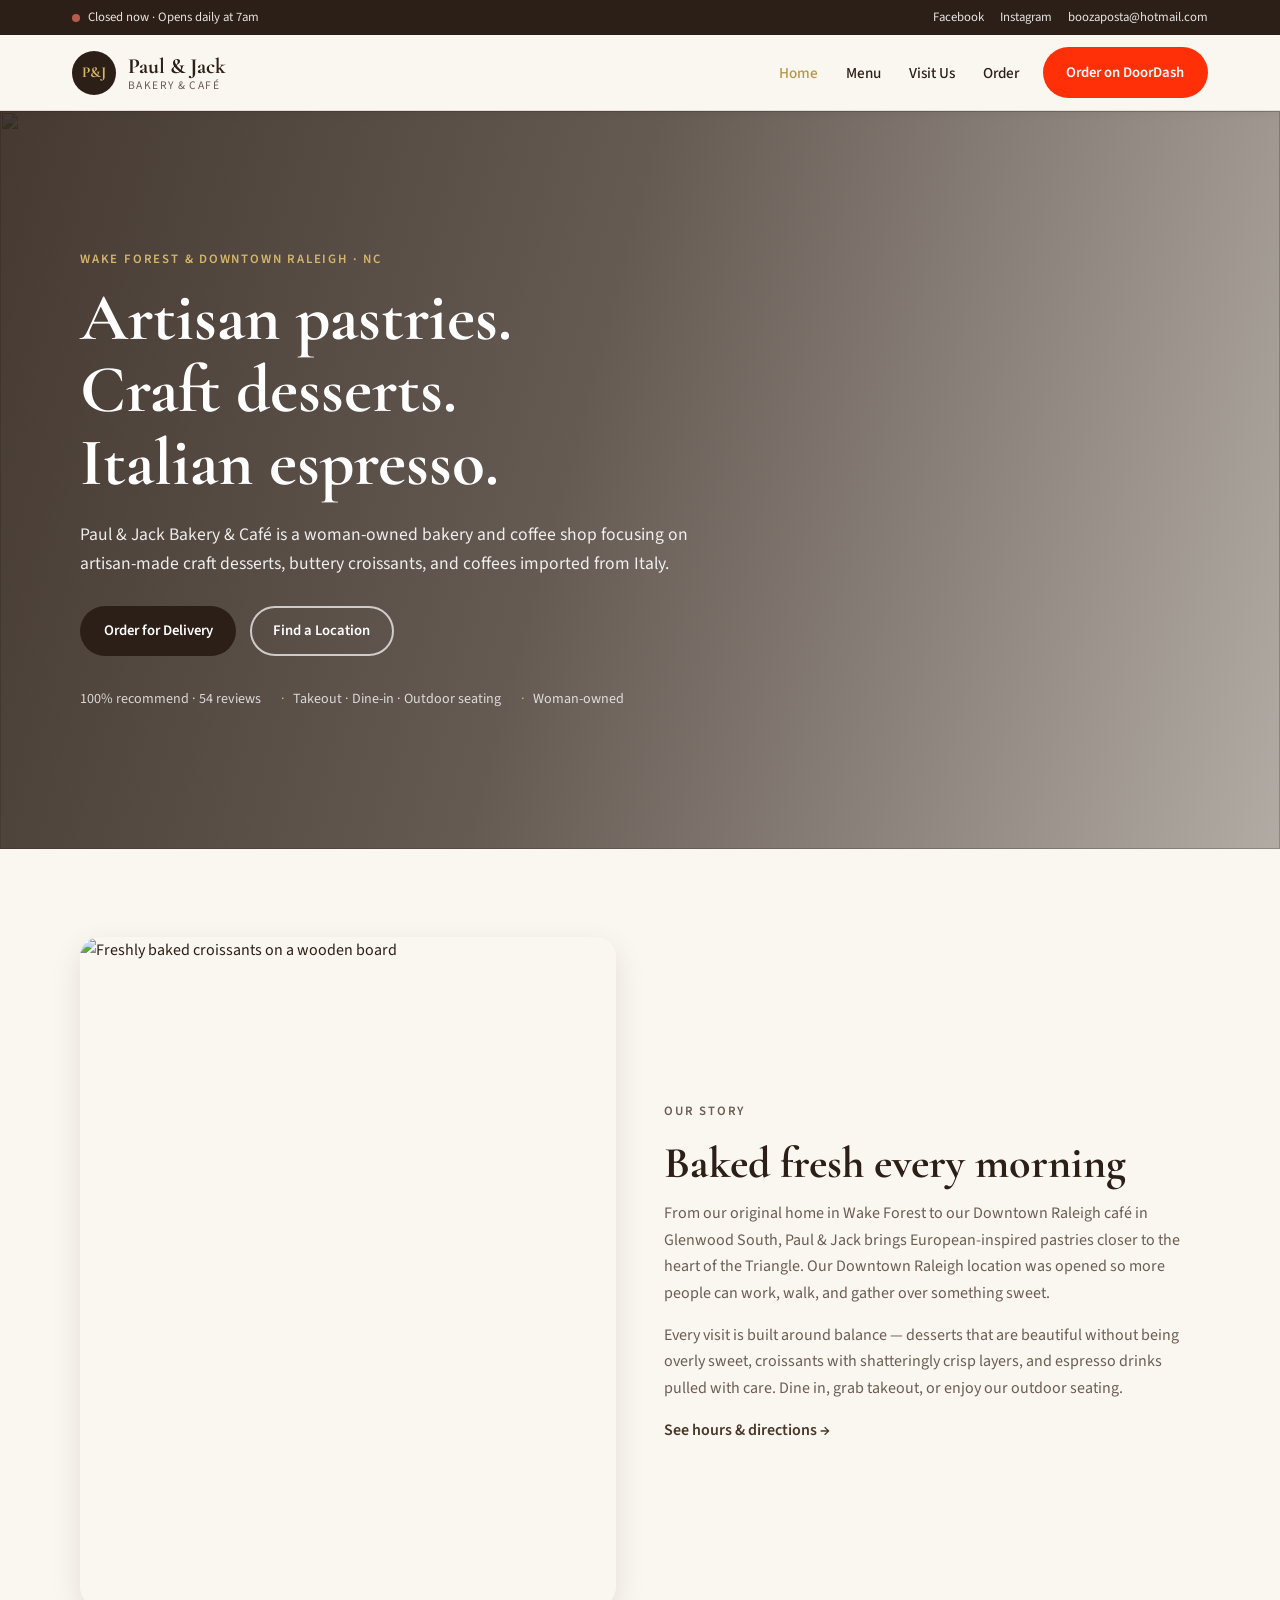
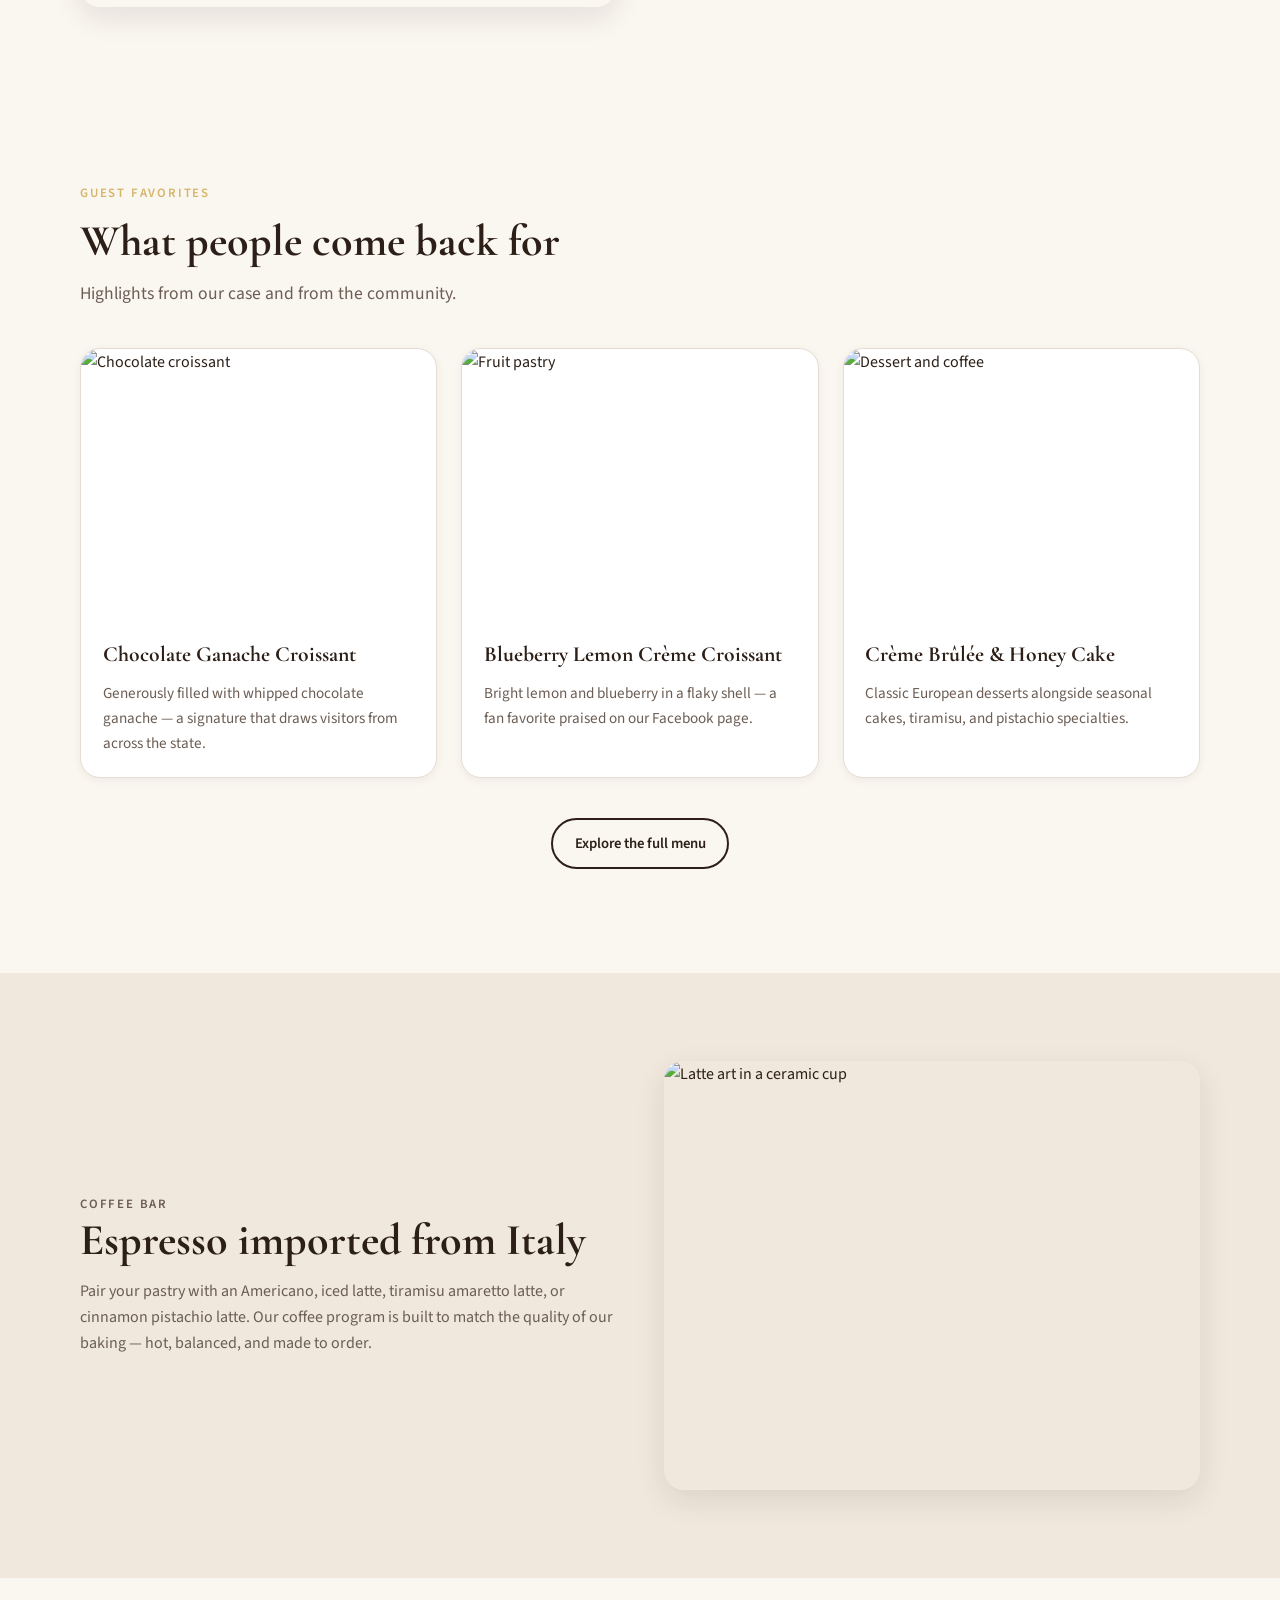
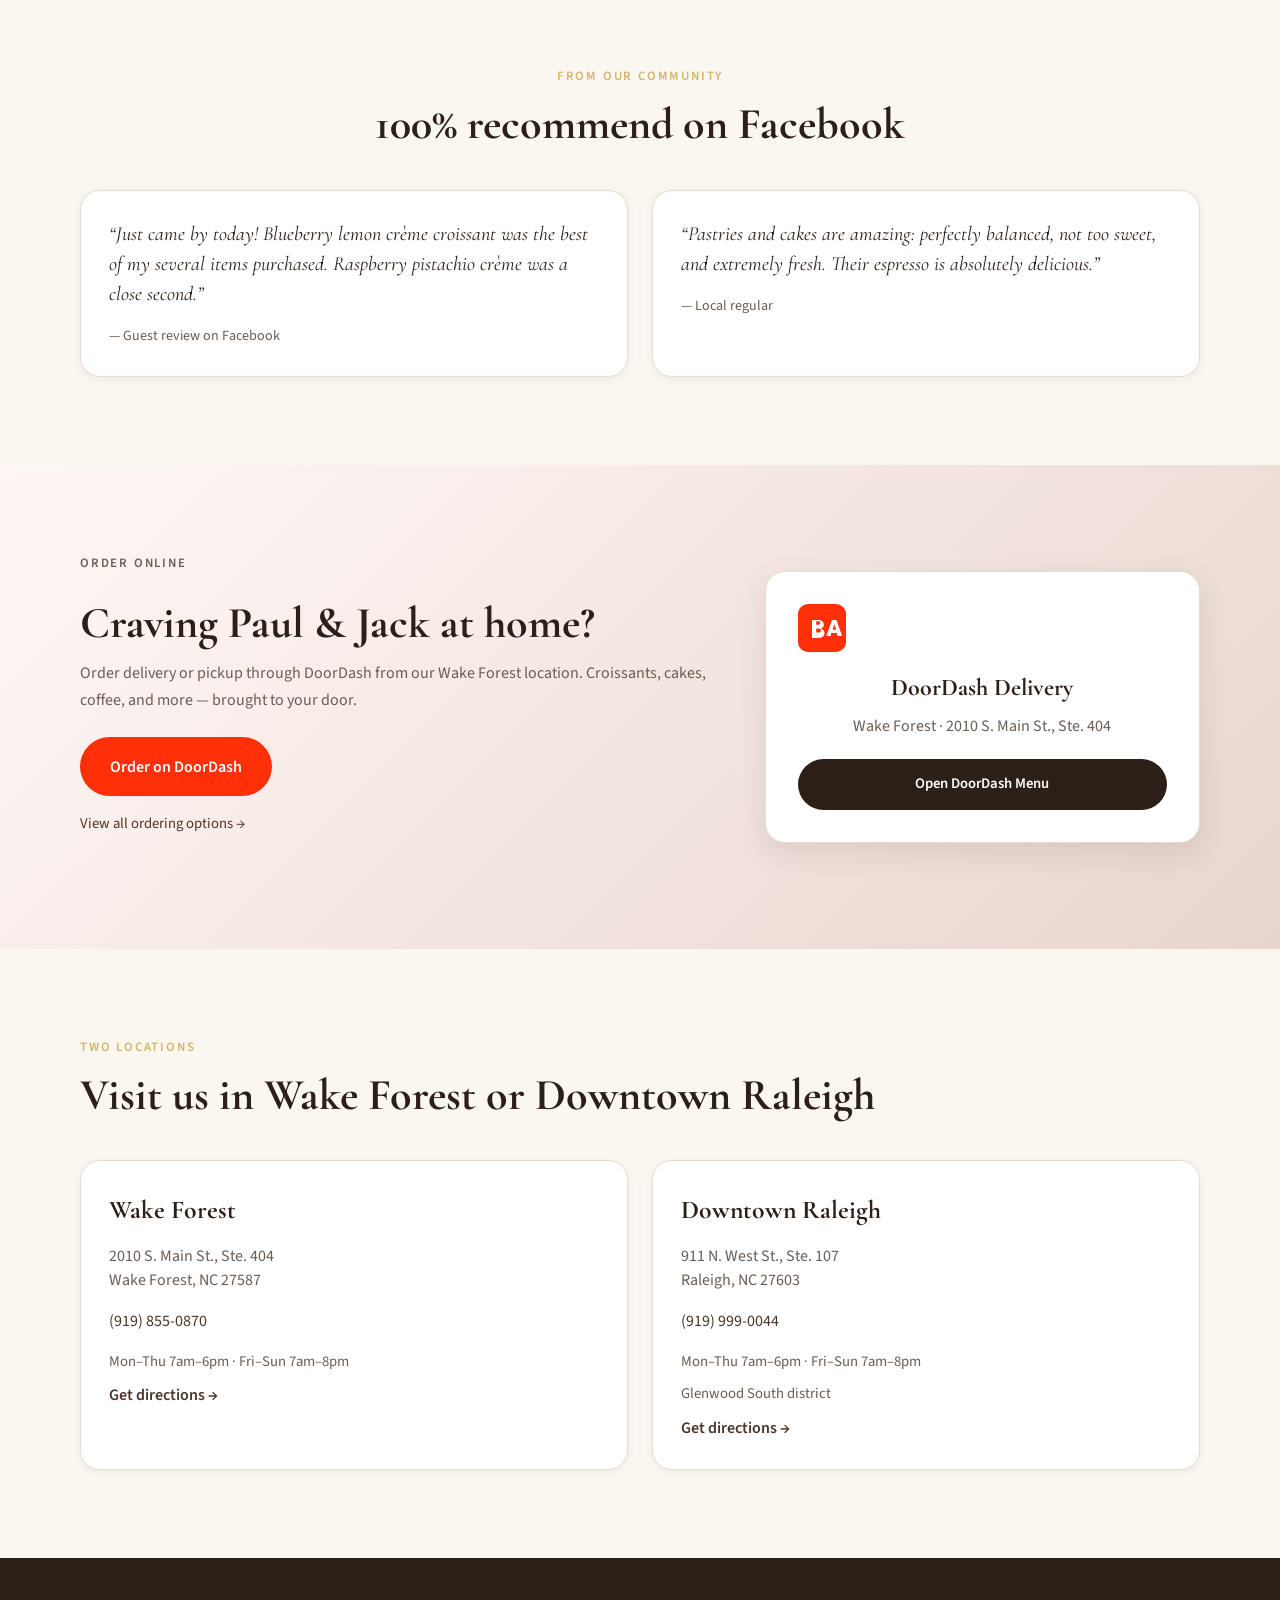
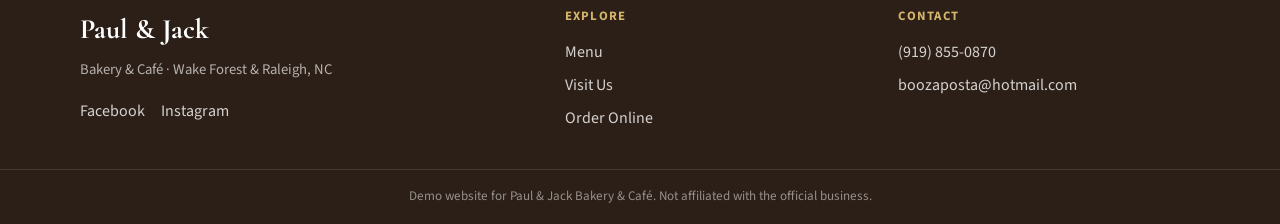
==== index.html @ d9d9877a "Add Paul and Jack Bakery demo website with DoorDash ordering. Initial static site with location deta" ====
<!DOCTYPE html>
<html lang="en">
<head>
  <meta charset="UTF-8">
  <meta name="viewport" content="width=device-width, initial-scale=1.0">
  <meta name="description" content="Paul &amp; Jack Bakery &amp; Café — artisan croissants, craft desserts, and Italian espresso in Wake Forest and Downtown Raleigh, NC.">
  <title>Paul &amp; Jack Bakery &amp; Café — Wake Forest &amp; Raleigh, NC</title>
  <link rel="preconnect" href="https://fonts.googleapis.com">
  <link rel="preconnect" href="https://fonts.gstatic.com" crossorigin>
  <link href="https://fonts.googleapis.com/css2?family=Cormorant+Garamond:ital,wght@0,400;0,600;0,700;1,400&family=Source+Sans+3:wght@400;500;600;700&display=swap" rel="stylesheet">
  <link rel="stylesheet" href="css/styles.css">
</head>
<body>
  <header class="site-header">
    <div class="utility-bar">
      <div class="utility-bar-inner">
        <p class="utility-status">
          <span class="status-dot" id="open-status-dot" aria-hidden="true"></span>
          <span id="open-status-text">Checking hours…</span>
        </p>
        <div class="utility-bar-links">
          <a href="https://www.facebook.com/paulandjackbakery/" target="_blank" rel="noopener noreferrer">Facebook</a>
          <a href="https://www.instagram.com/paulandjack_nc/" target="_blank" rel="noopener noreferrer">Instagram</a>
          <a href="mailto:boozaposta@hotmail.com">boozaposta@hotmail.com</a>
        </div>
      </div>
    </div>
    <nav class="nav" aria-label="Main">
      <a class="nav-logo" href="index.html">
        <span class="nav-logo-mark" aria-hidden="true">P&amp;J</span>
        <span class="nav-logo-text">
          <span class="nav-logo-name">Paul &amp; Jack</span>
          <span class="nav-logo-tagline">Bakery &amp; Café</span>
        </span>
      </a>
      <button class="nav-toggle" aria-expanded="false" aria-controls="nav-menu" aria-label="Toggle menu">
        <span></span><span></span><span></span>
      </button>
      <ul class="nav-menu" id="nav-menu">
        <li><a href="index.html" aria-current="page">Home</a></li>
        <li><a href="menu.html">Menu</a></li>
        <li><a href="visit.html">Visit Us</a></li>
        <li><a href="order.html">Order</a></li>
      </ul>
      <div class="nav-actions">
        <a class="btn btn-doordash" href="order.html">Order on DoorDash</a>
      </div>
    </nav>
  </header>

  <main>
    <section class="hero">
      <div class="hero-bg" aria-hidden="true">
        <img
          class="hero-bg-image"
          src="https://images.unsplash.com/photo-1555507036-ab1f4038808a?auto=format&fit=crop&w=1800&q=80"
          alt=""
          width="1800"
          height="1000">
        <div class="hero-bg-overlay"></div>
      </div>
      <div class="container hero-inner">
        <div class="hero-content">
          <p class="hero-eyebrow">Wake Forest &amp; Downtown Raleigh · NC</p>
          <h1>Artisan pastries.<br>Craft desserts.<br>Italian espresso.</h1>
          <p class="hero-lead">
            Paul &amp; Jack Bakery &amp; Café is a woman-owned bakery and coffee shop
            focusing on artisan-made craft desserts, buttery croissants, and coffees
            imported from Italy.
          </p>
          <div class="hero-actions">
            <a class="btn btn-primary" href="order.html">Order for Delivery</a>
            <a class="btn btn-secondary" href="visit.html">Find a Location</a>
          </div>
          <ul class="hero-badges" aria-label="Highlights">
            <li>100% recommend · 54 reviews</li>
            <li>Takeout · Dine-in · Outdoor seating</li>
            <li>Woman-owned</li>
          </ul>
        </div>
      </div>
    </section>

    <section class="section section-about" id="about">
      <div class="container about-grid">
        <div class="about-media">
          <img
            src="https://images.unsplash.com/photo-1509440159596-0249088772ff?auto=format&fit=crop&w=900&q=80"
            alt="Freshly baked croissants on a wooden board"
            width="900"
            height="1100"
            loading="lazy">
        </div>
        <div class="about-copy">
          <p class="section-eyebrow">Our Story</p>
          <h2>Baked fresh every morning</h2>
          <p>
            From our original home in Wake Forest to our Downtown Raleigh café in Glenwood South,
            Paul &amp; Jack brings European-inspired pastries closer to the heart of the Triangle.
            Our Downtown Raleigh location was opened so more people can work, walk, and gather
            over something sweet.
          </p>
          <p>
            Every visit is built around balance — desserts that are beautiful without being
            overly sweet, croissants with shatteringly crisp layers, and espresso drinks
            pulled with care. Dine in, grab takeout, or enjoy our outdoor seating.
          </p>
          <a class="text-link" href="visit.html">See hours &amp; directions →</a>
        </div>
      </div>
    </section>

    <section class="section section-featured">
      <div class="container">
        <div class="section-header">
          <p class="section-eyebrow">Guest Favorites</p>
          <h2>What people come back for</h2>
          <p class="section-lead">Highlights from our case and from the community.</p>
        </div>
        <div class="card-grid card-grid--3">
          <article class="feature-card">
            <div class="feature-card-image">
              <img src="https://images.unsplash.com/photo-1555507036-ab1f4038808a?auto=format&fit=crop&w=600&q=80" alt="Chocolate croissant" width="600" height="450" loading="lazy">
            </div>
            <div class="feature-card-body">
              <h3>Chocolate Ganache Croissant</h3>
              <p>Generously filled with whipped chocolate ganache — a signature that draws visitors from across the state.</p>
            </div>
          </article>
          <article class="feature-card">
            <div class="feature-card-image">
              <img src="https://images.unsplash.com/photo-1623334044303-2410814c1c0a?auto=format&fit=crop&w=600&q=80" alt="Fruit pastry" width="600" height="450" loading="lazy">
            </div>
            <div class="feature-card-body">
              <h3>Blueberry Lemon Crème Croissant</h3>
              <p>Bright lemon and blueberry in a flaky shell — a fan favorite praised on our Facebook page.</p>
            </div>
          </article>
          <article class="feature-card">
            <div class="feature-card-image">
              <img src="https://images.unsplash.com/photo-1571877227200-a0d98ea607e9?auto=format&fit=crop&w=600&q=80" alt="Dessert and coffee" width="600" height="450" loading="lazy">
            </div>
            <div class="feature-card-body">
              <h3>Crème Brûlée &amp; Honey Cake</h3>
              <p>Classic European desserts alongside seasonal cakes, tiramisu, and pistachio specialties.</p>
            </div>
          </article>
        </div>
        <p class="section-cta">
          <a class="btn btn-outline" href="menu.html">Explore the full menu</a>
        </p>
      </div>
    </section>

    <section class="section section-coffee">
      <div class="container coffee-grid">
        <div class="coffee-copy">
          <p class="section-eyebrow">Coffee Bar</p>
          <h2>Espresso imported from Italy</h2>
          <p>
            Pair your pastry with an Americano, iced latte, tiramisu amaretto latte,
            or cinnamon pistachio latte. Our coffee program is built to match the
            quality of our baking — hot, balanced, and made to order.
          </p>
        </div>
        <div class="coffee-media">
          <img
            src="https://images.unsplash.com/photo-1495474472287-4d71bcdd2085?auto=format&fit=crop&w=900&q=80"
            alt="Latte art in a ceramic cup"
            width="900"
            height="700"
            loading="lazy">
        </div>
      </div>
    </section>

    <section class="section section-reviews">
      <div class="container">
        <div class="section-header section-header--center">
          <p class="section-eyebrow">From Our Community</p>
          <h2>100% recommend on Facebook</h2>
        </div>
        <div class="card-grid card-grid--2">
          <blockquote class="review-card">
            <p>“Just came by today! Blueberry lemon crème croissant was the best of my several items purchased. Raspberry pistachio crème was a close second.”</p>
            <footer>— Guest review on Facebook</footer>
          </blockquote>
          <blockquote class="review-card">
            <p>“Pastries and cakes are amazing: perfectly balanced, not too sweet, and extremely fresh. Their espresso is absolutely delicious.”</p>
            <footer>— Local regular</footer>
          </blockquote>
        </div>
      </div>
    </section>

    <section class="section section-order-preview" id="order">
      <div class="container order-preview">
        <div class="order-preview-copy">
          <p class="section-eyebrow">Order Online</p>
          <h2>Craving Paul &amp; Jack at home?</h2>
          <p>
            Order delivery or pickup through DoorDash from our Wake Forest location.
            Croissants, cakes, coffee, and more — brought to your door.
          </p>
          <a
            class="btn btn-doordash btn-doordash--large"
            href="https://www.doordash.com/store/paul-and-jack-bakery-and-cafe-27755109"
            target="_blank"
            rel="noopener noreferrer">
            Order on DoorDash
          </a>
          <p class="order-note">
            <a href="order.html">View all ordering options →</a>
          </p>
        </div>
        <div class="order-preview-card">
          <img src="assets/images/doordash-icon.svg" alt="" width="48" height="48" aria-hidden="true">
          <h3>DoorDash Delivery</h3>
          <p>Wake Forest · 2010 S. Main St., Ste. 404</p>
          <a
            class="btn btn-primary"
            href="https://www.doordash.com/store/paul-and-jack-bakery-and-cafe-27755109"
            target="_blank"
            rel="noopener noreferrer">
            Open DoorDash Menu
          </a>
        </div>
      </div>
    </section>

    <section class="section section-locations-preview">
      <div class="container">
        <div class="section-header">
          <p class="section-eyebrow">Two Locations</p>
          <h2>Visit us in Wake Forest or Downtown Raleigh</h2>
        </div>
        <div class="card-grid card-grid--2">
          <article class="location-card">
            <h3>Wake Forest</h3>
            <p class="location-address">2010 S. Main St., Ste. 404<br>Wake Forest, NC 27587</p>
            <p><a href="tel:9198550870">(919) 855-0870</a></p>
            <p class="location-hours">Mon–Thu 7am–6pm · Fri–Sun 7am–8pm</p>
            <a class="text-link" href="https://maps.google.com/?q=2010+S+Main+St+Wake+Forest+NC+27587" target="_blank" rel="noopener noreferrer">Get directions →</a>
          </article>
          <article class="location-card">
            <h3>Downtown Raleigh</h3>
            <p class="location-address">911 N. West St., Ste. 107<br>Raleigh, NC 27603</p>
            <p><a href="tel:9199990044">(919) 999-0044</a></p>
            <p class="location-hours">Mon–Thu 7am–6pm · Fri–Sun 7am–8pm</p>
            <p class="location-note">Glenwood South district</p>
            <a class="text-link" href="https://maps.google.com/?q=911+N+West+St+Raleigh+NC+27603" target="_blank" rel="noopener noreferrer">Get directions →</a>
          </article>
        </div>
      </div>
    </section>
  </main>

  <footer class="site-footer">
    <div class="container footer-grid">
      <div class="footer-brand">
        <p class="footer-logo">Paul &amp; Jack</p>
        <p class="footer-tagline">Bakery &amp; Café · Wake Forest &amp; Raleigh, NC</p>
        <div class="footer-social">
          <a href="https://www.facebook.com/paulandjackbakery/" target="_blank" rel="noopener noreferrer">Facebook</a>
          <a href="https://www.instagram.com/paulandjack_nc/" target="_blank" rel="noopener noreferrer">Instagram</a>
        </div>
      </div>
      <div class="footer-links">
        <h2>Explore</h2>
        <ul>
          <li><a href="menu.html">Menu</a></li>
          <li><a href="visit.html">Visit Us</a></li>
          <li><a href="order.html">Order Online</a></li>
        </ul>
      </div>
      <div class="footer-contact">
        <h2>Contact</h2>
        <ul>
          <li><a href="tel:9198550870">(919) 855-0870</a></li>
          <li><a href="mailto:boozaposta@hotmail.com">boozaposta@hotmail.com</a></li>
        </ul>
      </div>
    </div>
    <div class="footer-bottom">
      <div class="container">
        <p>Demo website for Paul &amp; Jack Bakery &amp; Café. Not affiliated with the official business.</p>
      </div>
    </div>
  </footer>

  <script src="js/main.js"></script>
</body>
</html>
---- css/styles.css ----
/* Paul & Jack Bakery — European patisserie aesthetic */
:root {
  --color-espresso: #2c1f17;
  --color-espresso-light: #4a3729;
  --color-cream: #faf6f0;
  --color-cream-dark: #f0e8dc;
  --color-gold: #b8954a;
  --color-gold-light: #d4b56a;
  --color-blush: #e8d5cf;
  --color-white: #ffffff;
  --color-text: #2c1f17;
  --color-muted: #6b5d54;
  --color-border: #e5ddd3;
  --color-doordash: #ff3008;
  --color-doordash-hover: #d92807;
  --color-open: #3d8b5f;
  --color-closed: #b85c4a;
  --font-display: "Cormorant Garamond", Georgia, serif;
  --font-body: "Source Sans 3", system-ui, sans-serif;
  --shadow-sm: 0 2px 10px rgba(44, 31, 23, 0.06);
  --shadow-md: 0 10px 30px rgba(44, 31, 23, 0.1);
  --shadow-lg: 0 20px 50px rgba(44, 31, 23, 0.14);
  --radius: 12px;
  --radius-lg: 20px;
  --nav-height: 84px;
  --transition: 0.22s ease;
}

*,
*::before,
*::after {
  box-sizing: border-box;
}

html {
  scroll-behavior: smooth;
}

body {
  margin: 0;
  font-family: var(--font-body);
  font-size: 1rem;
  line-height: 1.65;
  color: var(--color-text);
  background: var(--color-cream);
}

img {
  max-width: 100%;
  height: auto;
  display: block;
}

a {
  color: var(--color-espresso-light);
  text-decoration: none;
  transition: color var(--transition);
}

a:hover {
  color: var(--color-gold);
}

.container {
  width: min(1120px, calc(100% - 2rem));
  margin-inline: auto;
}

/* Header */
.site-header {
  position: sticky;
  top: 0;
  z-index: 100;
  background: rgba(250, 246, 240, 0.96);
  backdrop-filter: blur(12px);
  border-bottom: 1px solid var(--color-border);
  box-shadow: var(--shadow-sm);
}

.utility-bar {
  background: var(--color-espresso);
  color: rgba(255, 255, 255, 0.88);
  font-size: 0.8rem;
}

.utility-bar-inner {
  display: flex;
  justify-content: space-between;
  align-items: center;
  gap: 1rem;
  max-width: 1200px;
  margin-inline: auto;
  padding: 0.45rem clamp(1rem, 3vw, 2rem);
}

.utility-status {
  display: flex;
  align-items: center;
  gap: 0.5rem;
  margin: 0;
}

.status-dot {
  width: 8px;
  height: 8px;
  border-radius: 50%;
  background: var(--color-muted);
}

.status-dot.is-open {
  background: var(--color-open);
  box-shadow: 0 0 0 3px rgba(61, 139, 95, 0.25);
}

.status-dot.is-closed {
  background: var(--color-closed);
}

.utility-bar-links {
  display: flex;
  flex-wrap: wrap;
  gap: 1rem;
}

.utility-bar-links a {
  color: rgba(255, 255, 255, 0.88);
}

.utility-bar-links a:hover {
  color: var(--color-gold-light);
}

.nav {
  display: flex;
  align-items: center;
  gap: 1.5rem;
  max-width: 1200px;
  margin-inline: auto;
  padding: 0.75rem clamp(1rem, 3vw, 2rem);
}

.nav-logo {
  display: flex;
  align-items: center;
  gap: 0.75rem;
  color: var(--color-text);
  flex-shrink: 0;
}

.nav-logo:hover {
  color: var(--color-text);
}

.nav-logo-mark {
  display: grid;
  place-items: center;
  width: 44px;
  height: 44px;
  border-radius: 50%;
  background: var(--color-espresso);
  color: var(--color-gold-light);
  font-family: var(--font-display);
  font-size: 0.95rem;
  font-weight: 700;
  letter-spacing: 0.02em;
}

.nav-logo-text {
  display: flex;
  flex-direction: column;
  line-height: 1.15;
}

.nav-logo-name {
  font-family: var(--font-display);
  font-size: 1.35rem;
  font-weight: 700;
}

.nav-logo-tagline {
  font-size: 0.72rem;
  text-transform: uppercase;
  letter-spacing: 0.12em;
  color: var(--color-muted);
}

.nav-menu {
  display: flex;
  align-items: center;
  gap: 1.75rem;
  list-style: none;
  margin: 0;
  padding: 0;
  margin-left: auto;
}

.nav-menu a {
  color: var(--color-text);
  font-weight: 500;
  font-size: 0.95rem;
}

.nav-menu a:hover,
.nav-menu a[aria-current="page"] {
  color: var(--color-gold);
}

.nav-actions {
  flex-shrink: 0;
}

.nav-toggle {
  display: none;
  flex-direction: column;
  justify-content: center;
  gap: 5px;
  width: 40px;
  height: 40px;
  padding: 0;
  border: none;
  background: transparent;
  cursor: pointer;
  margin-left: auto;
}

.nav-toggle span {
  display: block;
  width: 22px;
  height: 2px;
  background: var(--color-espresso);
  transition: transform var(--transition), opacity var(--transition);
}

/* Buttons */
.btn {
  display: inline-flex;
  align-items: center;
  justify-content: center;
  gap: 0.5rem;
  padding: 0.7rem 1.35rem;
  border-radius: 999px;
  font-family: var(--font-body);
  font-size: 0.92rem;
  font-weight: 600;
  border: 2px solid transparent;
  cursor: pointer;
  transition: background var(--transition), color var(--transition), border-color var(--transition), transform var(--transition);
}

.btn:hover {
  transform: translateY(-1px);
}

.btn-primary {
  background: var(--color-espresso);
  color: var(--color-white);
}

.btn-primary:hover {
  background: var(--color-espresso-light);
  color: var(--color-white);
}

.btn-secondary {
  background: transparent;
  color: var(--color-white);
  border-color: rgba(255, 255, 255, 0.7);
}

.btn-secondary:hover {
  background: rgba(255, 255, 255, 0.12);
  color: var(--color-white);
}

.btn-outline {
  background: transparent;
  color: var(--color-espresso);
  border-color: var(--color-espresso);
}

.btn-outline:hover {
  background: var(--color-espresso);
  color: var(--color-white);
}

.btn-doordash {
  background: var(--color-doordash);
  color: var(--color-white);
}

.btn-doordash:hover {
  background: var(--color-doordash-hover);
  color: var(--color-white);
}

.btn-doordash--large {
  padding: 0.9rem 1.75rem;
  font-size: 1rem;
}

.text-link {
  font-weight: 600;
  color: var(--color-espresso-light);
}

.text-link:hover {
  color: var(--color-gold);
}

/* Hero */
.hero {
  position: relative;
  min-height: clamp(520px, 82vh, 760px);
  display: flex;
  align-items: center;
  overflow: hidden;
}

.hero-bg {
  position: absolute;
  inset: 0;
}

.hero-bg-image {
  width: 100%;
  height: 100%;
  object-fit: cover;
}

.hero-bg-overlay {
  position: absolute;
  inset: 0;
  background: linear-gradient(
    105deg,
    rgba(44, 31, 23, 0.88) 0%,
    rgba(44, 31, 23, 0.72) 45%,
    rgba(44, 31, 23, 0.35) 100%
  );
}

.hero-inner {
  position: relative;
  z-index: 1;
  padding-block: 4rem;
}

.hero-content {
  max-width: 640px;
  color: var(--color-white);
}

.hero-eyebrow,
.section-eyebrow {
  font-size: 0.8rem;
  font-weight: 600;
  text-transform: uppercase;
  letter-spacing: 0.14em;
  color: var(--color-gold-light);
  margin: 0 0 0.75rem;
}

.hero h1,
.page-hero h1 {
  font-family: var(--font-display);
  font-size: clamp(2.6rem, 6vw, 4.2rem);
  font-weight: 700;
  line-height: 1.08;
  margin: 0 0 1.25rem;
}

.hero-lead,
.page-hero-lead,
.section-lead {
  font-size: 1.1rem;
  color: rgba(255, 255, 255, 0.9);
  margin: 0 0 1.75rem;
}

.page-hero-lead {
  color: var(--color-muted);
  max-width: 620px;
}

.hero-actions {
  display: flex;
  flex-wrap: wrap;
  gap: 0.85rem;
  margin-bottom: 2rem;
}

.hero-badges {
  display: flex;
  flex-wrap: wrap;
  gap: 0.75rem 1.25rem;
  list-style: none;
  margin: 0;
  padding: 0;
  font-size: 0.88rem;
  color: rgba(255, 255, 255, 0.78);
}

.hero-badges li::before {
  content: "·";
  margin-right: 0.5rem;
  color: var(--color-gold-light);
}

.hero-badges li:first-child::before {
  content: none;
  margin: 0;
}

/* Page hero (inner pages) */
.page-hero {
  padding: 4rem 0 3rem;
  background: linear-gradient(180deg, var(--color-cream-dark) 0%, var(--color-cream) 100%);
  border-bottom: 1px solid var(--color-border);
}

.page-hero--order {
  background: linear-gradient(135deg, #fff5f2 0%, var(--color-cream) 60%);
}

.page-hero .section-eyebrow {
  color: var(--color-gold);
}

.page-hero h1 {
  color: var(--color-espresso);
}

/* Sections */
.section {
  padding: clamp(3.5rem, 8vw, 5.5rem) 0;
}

.section-header {
  margin-bottom: 2.5rem;
}

.section-header--center {
  text-align: center;
}

.section-header h2,
.about-copy h2,
.coffee-copy h2,
.order-preview-copy h2 {
  font-family: var(--font-display);
  font-size: clamp(2rem, 4vw, 2.75rem);
  font-weight: 700;
  line-height: 1.15;
  margin: 0 0 0.75rem;
  color: var(--color-espresso);
}

.section-lead {
  color: var(--color-muted);
  margin: 0;
}

.section-cta {
  text-align: center;
  margin-top: 2.5rem;
}

/* About */
.about-grid {
  display: grid;
  grid-template-columns: 1fr 1fr;
  gap: 3rem;
  align-items: center;
}

.about-media img {
  border-radius: var(--radius-lg);
  box-shadow: var(--shadow-md);
  width: 100%;
  aspect-ratio: 4 / 5;
  object-fit: cover;
}

.about-copy p {
  color: var(--color-muted);
  margin: 0 0 1rem;
}

/* Card grids */
.card-grid {
  display: grid;
  gap: 1.5rem;
}

.card-grid--2 {
  grid-template-columns: repeat(2, 1fr);
}

.card-grid--3 {
  grid-template-columns: repeat(3, 1fr);
}

.feature-card {
  background: var(--color-white);
  border-radius: var(--radius-lg);
  overflow: hidden;
  box-shadow: var(--shadow-sm);
  border: 1px solid var(--color-border);
  transition: transform var(--transition), box-shadow var(--transition);
}

.feature-card:hover {
  transform: translateY(-4px);
  box-shadow: var(--shadow-md);
}

.feature-card-image img {
  width: 100%;
  aspect-ratio: 4 / 3;
  object-fit: cover;
}

.feature-card-body {
  padding: 1.35rem;
}

.feature-card-body h3 {
  font-family: var(--font-display);
  font-size: 1.35rem;
  margin: 0 0 0.5rem;
  color: var(--color-espresso);
}

.feature-card-body p {
  margin: 0;
  color: var(--color-muted);
  font-size: 0.95rem;
}

/* Coffee section */
.section-coffee {
  background: var(--color-cream-dark);
}

.coffee-grid {
  display: grid;
  grid-template-columns: 1fr 1fr;
  gap: 3rem;
  align-items: center;
}

.coffee-copy p {
  color: var(--color-muted);
  margin: 0;
}

.coffee-media img {
  border-radius: var(--radius-lg);
  box-shadow: var(--shadow-md);
  width: 100%;
  aspect-ratio: 5 / 4;
  object-fit: cover;
}

/* Reviews */
.review-card {
  margin: 0;
  padding: 1.75rem;
  background: var(--color-white);
  border-radius: var(--radius-lg);
  border: 1px solid var(--color-border);
  box-shadow: var(--shadow-sm);
}

.review-card p {
  font-family: var(--font-display);
  font-size: 1.25rem;
  font-style: italic;
  line-height: 1.5;
  margin: 0 0 1rem;
  color: var(--color-espresso);
}

.review-card footer {
  font-size: 0.88rem;
  color: var(--color-muted);
}

/* Order preview */
.section-order-preview {
  background: linear-gradient(135deg, #fff8f5 0%, var(--color-blush) 100%);
}

.order-preview {
  display: grid;
  grid-template-columns: 1.2fr 0.8fr;
  gap: 2rem;
  align-items: center;
}

.order-preview-copy p {
  color: var(--color-muted);
  margin: 0 0 1.5rem;
}

.order-note {
  margin-top: 1rem !important;
  font-size: 0.92rem;
}

.order-preview-card {
  background: var(--color-white);
  border-radius: var(--radius-lg);
  padding: 2rem;
  text-align: center;
  box-shadow: var(--shadow-md);
  border: 1px solid var(--color-border);
}

.order-preview-card h3 {
  font-family: var(--font-display);
  font-size: 1.5rem;
  margin: 1rem 0 0.35rem;
}

.order-preview-card p {
  color: var(--color-muted);
  margin: 0 0 1.25rem;
}

.order-preview-card .btn {
  width: 100%;
}

/* Location cards */
.location-card {
  background: var(--color-white);
  border-radius: var(--radius-lg);
  padding: 1.75rem;
  border: 1px solid var(--color-border);
  box-shadow: var(--shadow-sm);
}

.location-card h3 {
  font-family: var(--font-display);
  font-size: 1.6rem;
  margin: 0 0 0.75rem;
}

.location-address {
  color: var(--color-muted);
  margin: 0 0 0.5rem;
  line-height: 1.5;
}

.location-hours,
.location-note {
  font-size: 0.92rem;
  color: var(--color-muted);
  margin: 0.5rem 0;
}

/* Menu page */
.menu-category {
  margin-bottom: 3rem;
}

.menu-category h2 {
  font-family: var(--font-display);
  font-size: 2rem;
  margin: 0 0 0.35rem;
  color: var(--color-espresso);
}

.menu-category-desc {
  color: var(--color-muted);
  margin: 0 0 1.25rem;
}

.menu-list {
  list-style: none;
  margin: 0;
  padding: 0;
  display: grid;
  gap: 0.75rem;
}

.menu-list li {
  display: flex;
  flex-wrap: wrap;
  justify-content: space-between;
  gap: 0.5rem 1.5rem;
  padding: 0.85rem 1rem;
  background: var(--color-white);
  border-radius: var(--radius);
  border: 1px solid var(--color-border);
}

.menu-item-name {
  font-weight: 600;
  color: var(--color-espresso);
}

.menu-item-desc {
  color: var(--color-muted);
  font-size: 0.92rem;
}

.menu-cta {
  text-align: center;
  padding: 2rem;
  background: var(--color-cream-dark);
  border-radius: var(--radius-lg);
}

.menu-cta p {
  color: var(--color-muted);
  margin: 0 0 1.25rem;
}

/* Visit page */
.visit-grid {
  display: grid;
  grid-template-columns: repeat(2, 1fr);
  gap: 1.5rem;
  margin-bottom: 3rem;
}

.visit-card {
  background: var(--color-white);
  border-radius: var(--radius-lg);
  padding: 2rem;
  border: 1px solid var(--color-border);
  box-shadow: var(--shadow-sm);
}

.visit-card-header {
  display: flex;
  flex-wrap: wrap;
  align-items: center;
  gap: 0.75rem;
  margin-bottom: 1rem;
}

.visit-card h2 {
  font-family: var(--font-display);
  font-size: 1.85rem;
  margin: 0;
}

.visit-badge {
  font-size: 0.72rem;
  font-weight: 600;
  text-transform: uppercase;
  letter-spacing: 0.08em;
  padding: 0.3rem 0.65rem;
  border-radius: 999px;
  background: var(--color-cream-dark);
  color: var(--color-espresso-light);
}

.visit-address {
  font-style: normal;
  color: var(--color-muted);
  line-height: 1.55;
  margin-bottom: 0.5rem;
}

.hours-list {
  margin: 1.25rem 0;
}

.hours-list div {
  display: flex;
  justify-content: space-between;
  gap: 1rem;
  padding: 0.35rem 0;
  border-bottom: 1px solid var(--color-border);
  font-size: 0.92rem;
}

.hours-list dt {
  font-weight: 600;
  color: var(--color-espresso);
}

.hours-list dd {
  margin: 0;
  color: var(--color-muted);
}

.visit-amenities {
  display: flex;
  flex-wrap: wrap;
  gap: 0.5rem;
  list-style: none;
  margin: 1rem 0;
  padding: 0;
}

.visit-amenities li {
  font-size: 0.82rem;
  padding: 0.3rem 0.7rem;
  border-radius: 999px;
  background: var(--color-cream);
  color: var(--color-espresso-light);
  border: 1px solid var(--color-border);
}

.visit-note {
  color: var(--color-muted);
  font-size: 0.95rem;
  margin: 0 0 0.5rem;
}

.visit-actions {
  display: flex;
  flex-wrap: wrap;
  gap: 0.75rem;
  margin-top: 1.25rem;
}

.visit-info h2 {
  font-family: var(--font-display);
  font-size: 1.75rem;
  margin: 0 0 1.25rem;
}

.info-card {
  background: var(--color-white);
  border-radius: var(--radius);
  padding: 1.35rem;
  border: 1px solid var(--color-border);
}

.info-card h3 {
  font-family: var(--font-display);
  font-size: 1.25rem;
  margin: 0 0 0.5rem;
}

.info-card p {
  margin: 0;
  color: var(--color-muted);
  font-size: 0.95rem;
}

/* Order page */
.order-main {
  display: grid;
  grid-template-columns: 1.4fr 0.8fr;
  gap: 1.5rem;
  align-items: start;
}

.order-card {
  background: var(--color-white);
  border-radius: var(--radius-lg);
  padding: 2rem;
  border: 1px solid var(--color-border);
  box-shadow: var(--shadow-md);
}

.order-card--featured {
  border-top: 4px solid var(--color-doordash);
}

.order-card-brand {
  display: flex;
  align-items: center;
  gap: 1rem;
  margin-bottom: 1.25rem;
}

.order-card-brand h2 {
  font-family: var(--font-display);
  font-size: 2rem;
  margin: 0;
}

.order-card-brand p {
  margin: 0;
  color: var(--color-muted);
}

.order-card-desc {
  color: var(--color-muted);
  margin: 0 0 1.25rem;
}

.order-card-details {
  list-style: none;
  margin: 0 0 1.5rem;
  padding: 0;
}

.order-card-details li {
  padding: 0.5rem 0;
  border-bottom: 1px solid var(--color-border);
  font-size: 0.95rem;
  color: var(--color-muted);
}

.order-sidebar {
  display: grid;
  gap: 1rem;
}

.order-popular-list {
  margin: 0;
  padding-left: 1.1rem;
  color: var(--color-muted);
  font-size: 0.95rem;
}

.order-popular-list li {
  margin-bottom: 0.35rem;
}

/* Footer */
.site-footer {
  background: var(--color-espresso);
  color: rgba(255, 255, 255, 0.88);
  padding-top: 3rem;
}

.footer-grid {
  display: grid;
  grid-template-columns: 1.5fr 1fr 1fr;
  gap: 2rem;
  padding-bottom: 2rem;
}

.footer-logo {
  font-family: var(--font-display);
  font-size: 1.75rem;
  font-weight: 700;
  margin: 0 0 0.35rem;
  color: var(--color-white);
}

.footer-tagline {
  margin: 0 0 1rem;
  color: rgba(255, 255, 255, 0.65);
  font-size: 0.92rem;
}

.footer-social {
  display: flex;
  gap: 1rem;
}

.footer-social a,
.footer-links a,
.footer-contact a {
  color: rgba(255, 255, 255, 0.8);
}

.footer-social a:hover,
.footer-links a:hover,
.footer-contact a:hover {
  color: var(--color-gold-light);
}

.footer-links h2,
.footer-contact h2 {
  font-size: 0.8rem;
  text-transform: uppercase;
  letter-spacing: 0.1em;
  margin: 0 0 0.75rem;
  color: var(--color-gold-light);
}

.footer-links ul,
.footer-contact ul {
  list-style: none;
  margin: 0;
  padding: 0;
}

.footer-links li,
.footer-contact li {
  margin-bottom: 0.4rem;
}

.footer-bottom {
  border-top: 1px solid rgba(255, 255, 255, 0.12);
  padding: 1rem 0;
}

.footer-bottom p {
  margin: 0;
  font-size: 0.82rem;
  color: rgba(255, 255, 255, 0.5);
  text-align: center;
}

/* Responsive */
@media (max-width: 960px) {
  .nav-toggle {
    display: flex;
  }

  .nav-menu {
    position: fixed;
    top: calc(var(--nav-height) + 36px);
    left: 0;
    right: 0;
    flex-direction: column;
    align-items: stretch;
    gap: 0;
    background: var(--color-cream);
    border-bottom: 1px solid var(--color-border);
    padding: 0.5rem 0;
    transform: translateY(-120%);
    opacity: 0;
    pointer-events: none;
    transition: transform var(--transition), opacity var(--transition);
    box-shadow: var(--shadow-md);
  }

  .nav-menu.is-open {
    transform: translateY(0);
    opacity: 1;
    pointer-events: auto;
  }

  .nav-menu li {
    border-bottom: 1px solid var(--color-border);
  }

  .nav-menu a {
    display: block;
    padding: 0.85rem 1.25rem;
  }

  .nav-actions {
    display: none;
  }

  .nav-toggle[aria-expanded="true"] span:nth-child(1) {
    transform: translateY(7px) rotate(45deg);
  }

  .nav-toggle[aria-expanded="true"] span:nth-child(2) {
    opacity: 0;
  }

  .nav-toggle[aria-expanded="true"] span:nth-child(3) {
    transform: translateY(-7px) rotate(-45deg);
  }

  .about-grid,
  .coffee-grid,
  .order-preview,
  .order-main,
  .visit-grid {
    grid-template-columns: 1fr;
  }

  .card-grid--2,
  .card-grid--3 {
    grid-template-columns: 1fr;
  }

  .footer-grid {
    grid-template-columns: 1fr;
  }

  .utility-bar-inner {
    flex-direction: column;
    align-items: flex-start;
  }
}

@media (max-width: 600px) {
  .hero-actions {
    flex-direction: column;
  }

  .hero-actions .btn {
    width: 100%;
  }

  .menu-list li {
    flex-direction: column;
  }
}
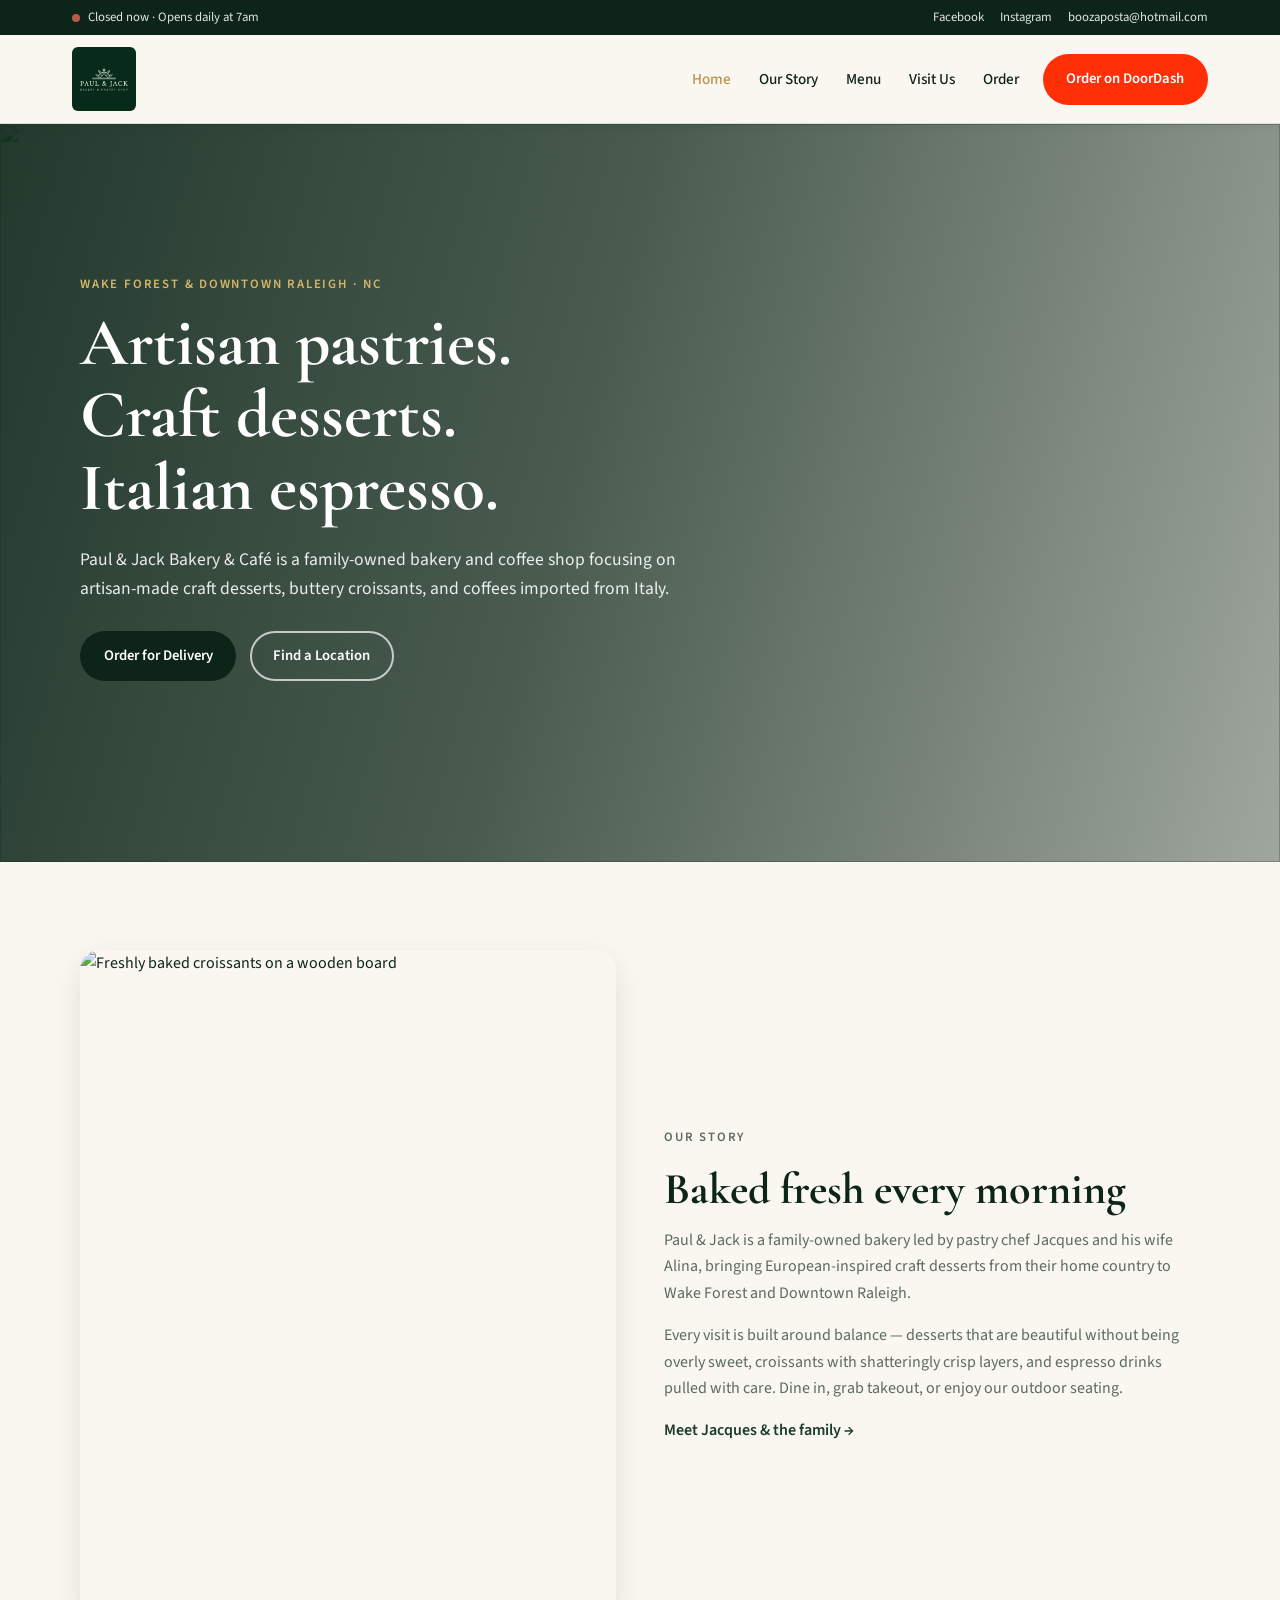
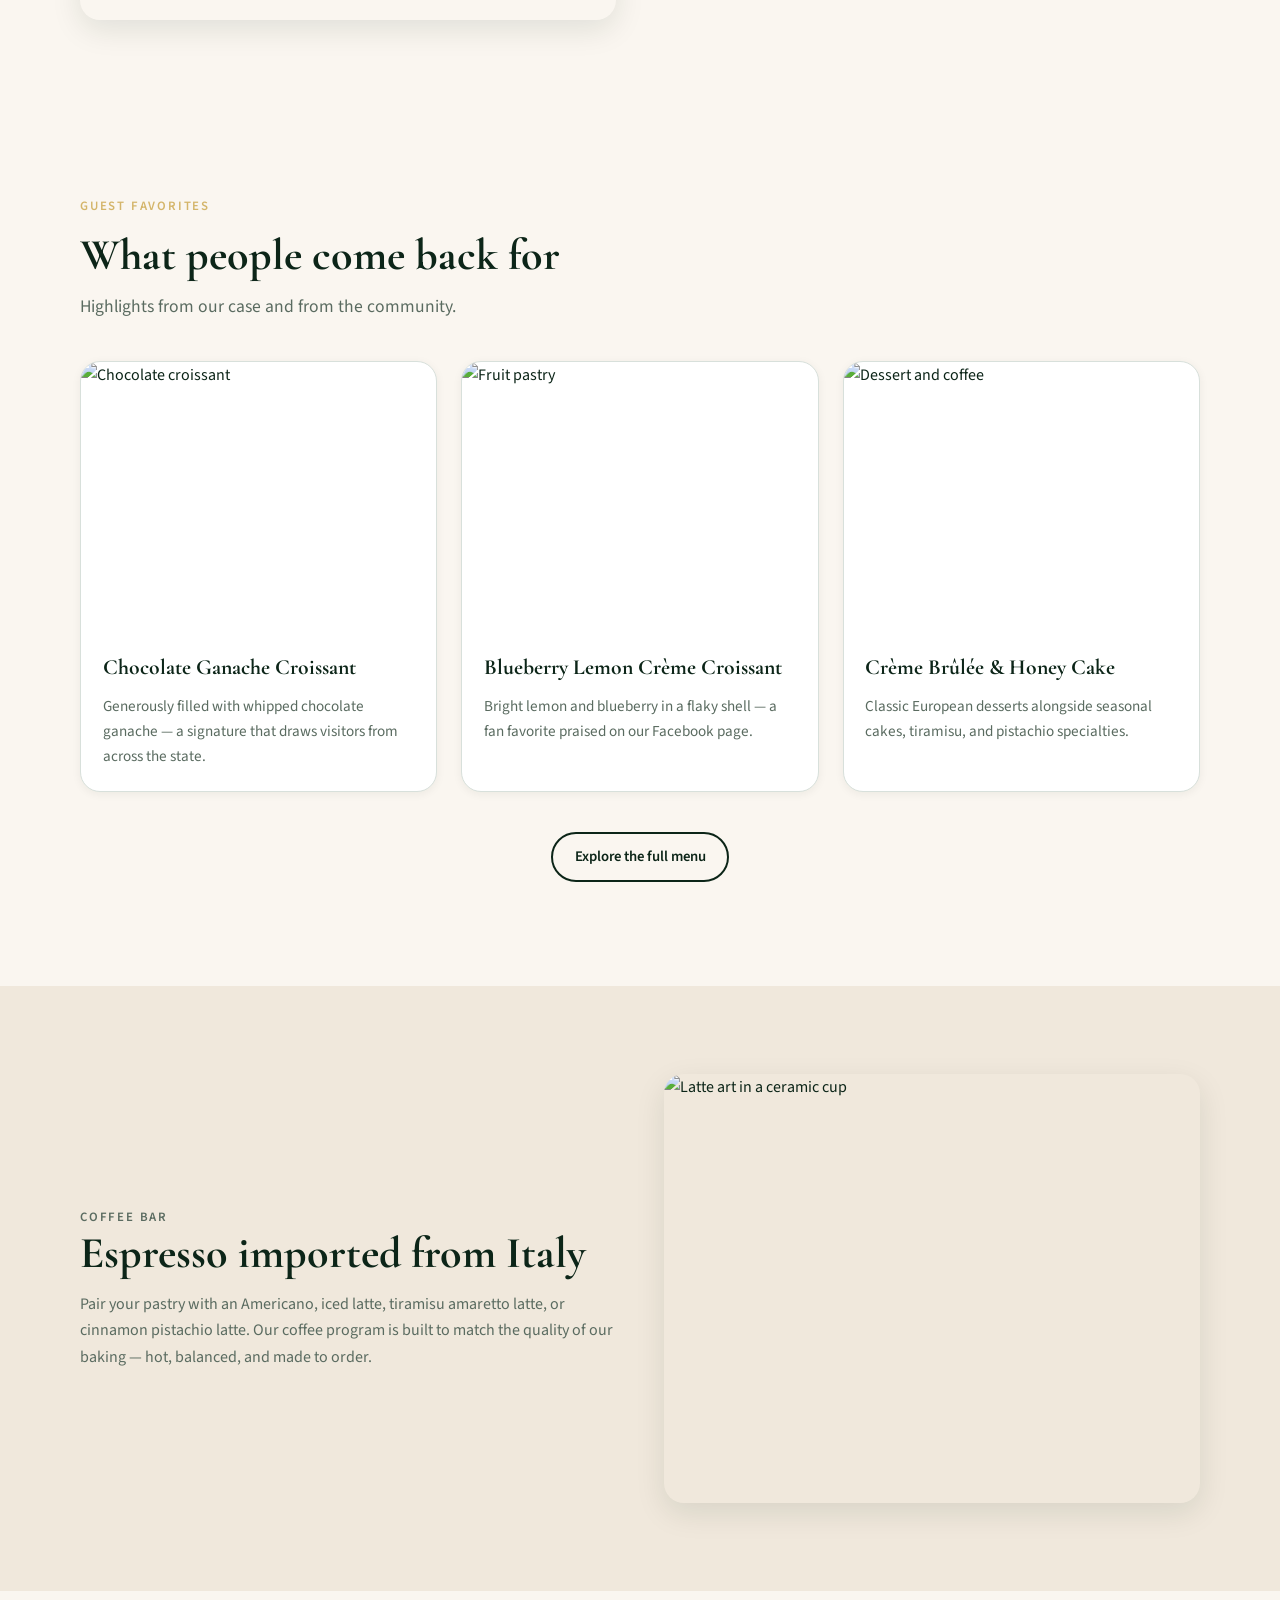
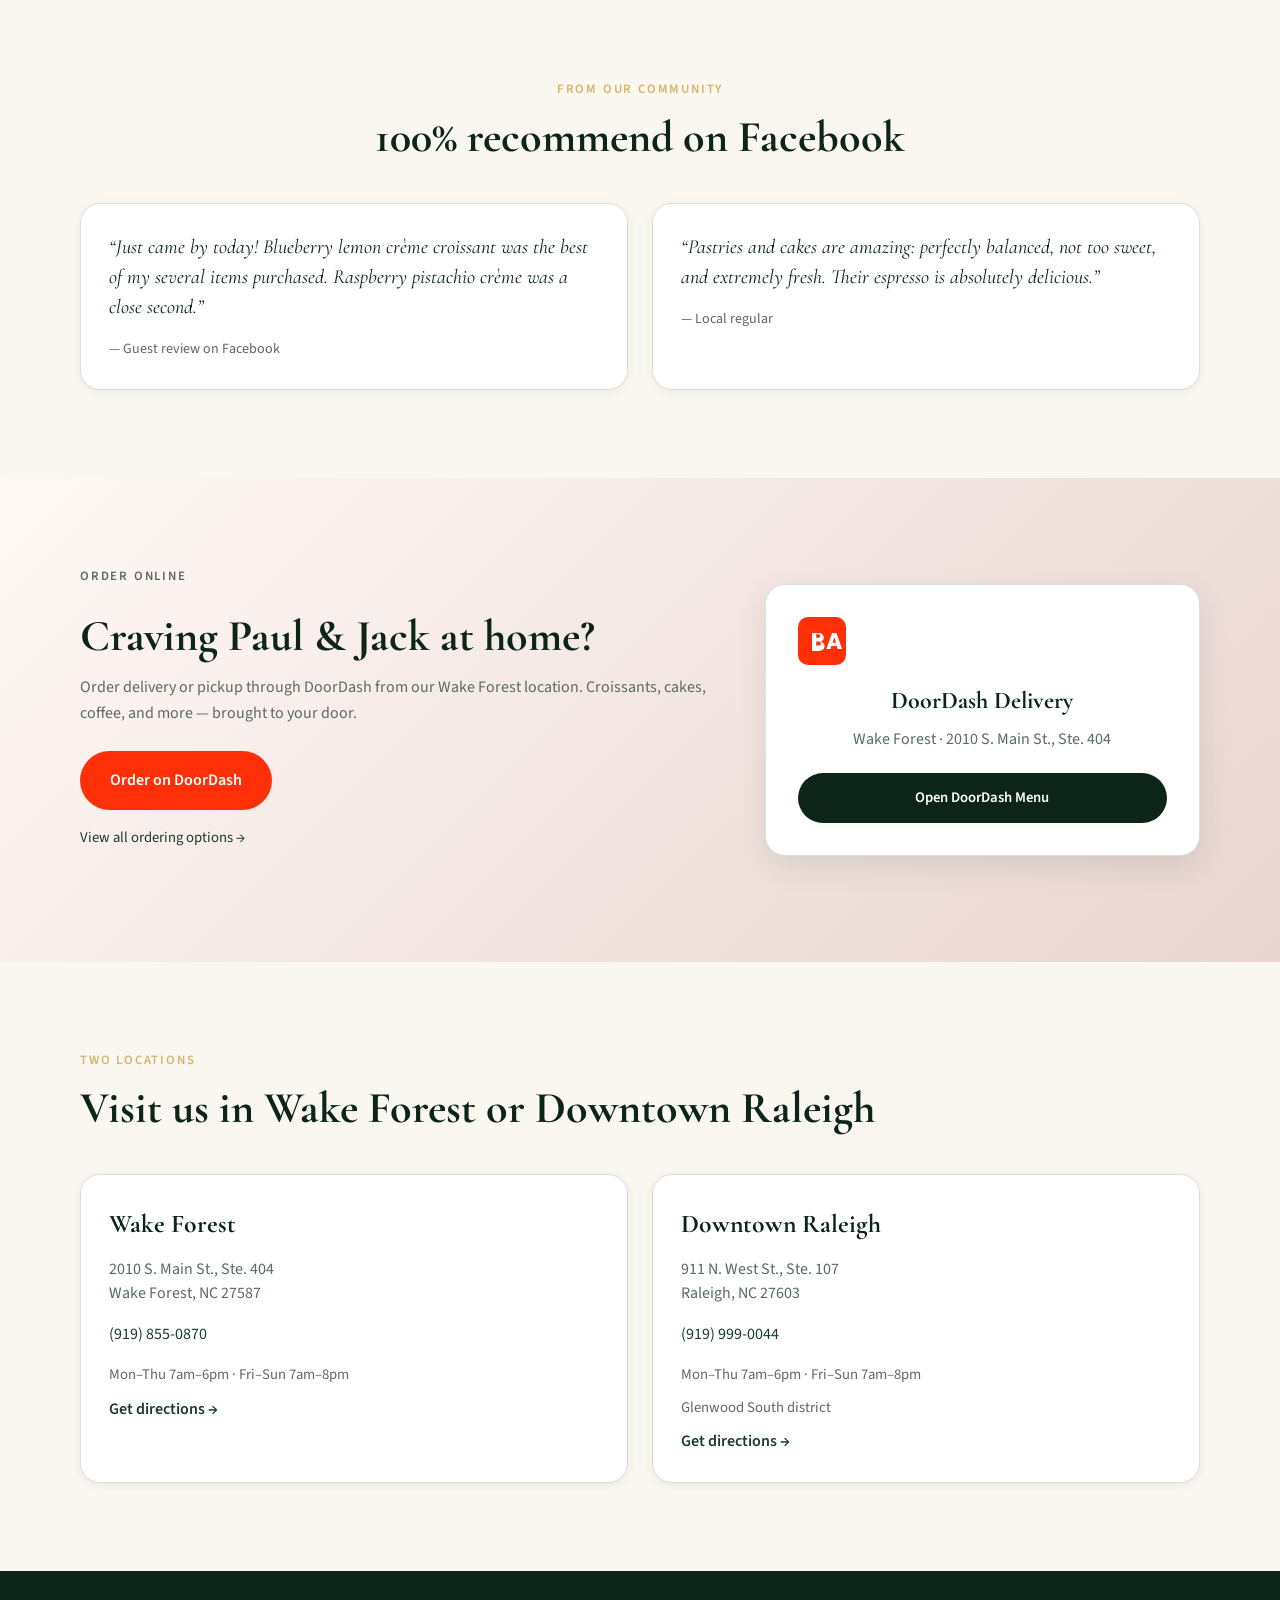
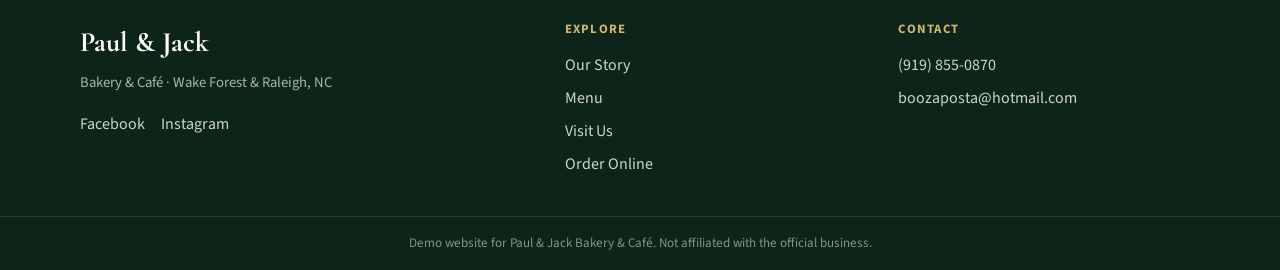
==== commit 3996ca1a: "additions" ====
--- a/index.html
+++ b/index.html
@@ -27,17 +27,19 @@
     </div>
     <nav class="nav" aria-label="Main">
       <a class="nav-logo" href="index.html">
-        <span class="nav-logo-mark" aria-hidden="true">P&amp;J</span>
-        <span class="nav-logo-text">
-          <span class="nav-logo-name">Paul &amp; Jack</span>
-          <span class="nav-logo-tagline">Bakery &amp; Café</span>
-        </span>
+        <img
+          src="assets/images/greenlogo.jpg"
+          alt="Paul &amp; Jack Bakery &amp; Pastry Shop"
+          class="nav-logo-img"
+          width="220"
+          height="220">
       </a>
       <button class="nav-toggle" aria-expanded="false" aria-controls="nav-menu" aria-label="Toggle menu">
         <span></span><span></span><span></span>
       </button>
       <ul class="nav-menu" id="nav-menu">
         <li><a href="index.html" aria-current="page">Home</a></li>
+        <li><a href="about.html">Our Story</a></li>
         <li><a href="menu.html">Menu</a></li>
         <li><a href="visit.html">Visit Us</a></li>
         <li><a href="order.html">Order</a></li>
@@ -64,7 +66,7 @@
           <p class="hero-eyebrow">Wake Forest &amp; Downtown Raleigh · NC</p>
           <h1>Artisan pastries.<br>Craft desserts.<br>Italian espresso.</h1>
           <p class="hero-lead">
-            Paul &amp; Jack Bakery &amp; Café is a woman-owned bakery and coffee shop
+            Paul &amp; Jack Bakery &amp; Café is a family-owned bakery and coffee shop
             focusing on artisan-made craft desserts, buttery croissants, and coffees
             imported from Italy.
           </p>
@@ -72,11 +74,6 @@
             <a class="btn btn-primary" href="order.html">Order for Delivery</a>
             <a class="btn btn-secondary" href="visit.html">Find a Location</a>
           </div>
-          <ul class="hero-badges" aria-label="Highlights">
-            <li>100% recommend · 54 reviews</li>
-            <li>Takeout · Dine-in · Outdoor seating</li>
-            <li>Woman-owned</li>
-          </ul>
         </div>
       </div>
     </section>
@@ -95,17 +92,16 @@
           <p class="section-eyebrow">Our Story</p>
           <h2>Baked fresh every morning</h2>
           <p>
-            From our original home in Wake Forest to our Downtown Raleigh café in Glenwood South,
-            Paul &amp; Jack brings European-inspired pastries closer to the heart of the Triangle.
-            Our Downtown Raleigh location was opened so more people can work, walk, and gather
-            over something sweet.
+            Paul &amp; Jack is a family-owned bakery led by pastry chef Jacques and his wife Alina,
+            bringing European-inspired craft desserts from their home country to Wake Forest
+            and Downtown Raleigh.
           </p>
           <p>
             Every visit is built around balance — desserts that are beautiful without being
             overly sweet, croissants with shatteringly crisp layers, and espresso drinks
             pulled with care. Dine in, grab takeout, or enjoy our outdoor seating.
           </p>
-          <a class="text-link" href="visit.html">See hours &amp; directions →</a>
+          <a class="text-link" href="about.html">Meet Jacques &amp; the family →</a>
         </div>
       </div>
     </section>
@@ -268,6 +264,7 @@
       <div class="footer-links">
         <h2>Explore</h2>
         <ul>
+          <li><a href="about.html">Our Story</a></li>
           <li><a href="menu.html">Menu</a></li>
           <li><a href="visit.html">Visit Us</a></li>
           <li><a href="order.html">Order Online</a></li>
--- a/css/styles.css
+++ b/css/styles.css
@@ -1,25 +1,25 @@
 /* Paul & Jack Bakery — European patisserie aesthetic */
 :root {
-  --color-espresso: #2c1f17;
-  --color-espresso-light: #4a3729;
+  --color-espresso: #0c2518;
+  --color-espresso-light: #1a3d2a;
   --color-cream: #faf6f0;
   --color-cream-dark: #f0e8dc;
   --color-gold: #b8954a;
   --color-gold-light: #d4b56a;
   --color-blush: #e8d5cf;
   --color-white: #ffffff;
-  --color-text: #2c1f17;
-  --color-muted: #6b5d54;
-  --color-border: #e5ddd3;
+  --color-text: #0c2518;
+  --color-muted: #5a6b60;
+  --color-border: #d8e0db;
   --color-doordash: #ff3008;
   --color-doordash-hover: #d92807;
   --color-open: #3d8b5f;
   --color-closed: #b85c4a;
   --font-display: "Cormorant Garamond", Georgia, serif;
   --font-body: "Source Sans 3", system-ui, sans-serif;
-  --shadow-sm: 0 2px 10px rgba(44, 31, 23, 0.06);
-  --shadow-md: 0 10px 30px rgba(44, 31, 23, 0.1);
-  --shadow-lg: 0 20px 50px rgba(44, 31, 23, 0.14);
+  --shadow-sm: 0 2px 10px rgba(12, 37, 24, 0.06);
+  --shadow-md: 0 10px 30px rgba(12, 37, 24, 0.1);
+  --shadow-lg: 0 20px 50px rgba(12, 37, 24, 0.14);
   --radius: 12px;
   --radius-lg: 20px;
   --nav-height: 84px;
@@ -151,37 +151,11 @@
   color: var(--color-text);
 }
 
-.nav-logo-mark {
-  display: grid;
-  place-items: center;
-  width: 44px;
-  height: 44px;
-  border-radius: 50%;
-  background: var(--color-espresso);
-  color: var(--color-gold-light);
-  font-family: var(--font-display);
-  font-size: 0.95rem;
-  font-weight: 700;
-  letter-spacing: 0.02em;
-}
-
-.nav-logo-text {
-  display: flex;
-  flex-direction: column;
-  line-height: 1.15;
-}
-
-.nav-logo-name {
-  font-family: var(--font-display);
-  font-size: 1.35rem;
-  font-weight: 700;
-}
-
-.nav-logo-tagline {
-  font-size: 0.72rem;
-  text-transform: uppercase;
-  letter-spacing: 0.12em;
-  color: var(--color-muted);
+.nav-logo-img {
+  display: block;
+  height: 64px;
+  width: auto;
+  border-radius: 6px;
 }
 
 .nav-menu {
@@ -332,9 +306,9 @@
   inset: 0;
   background: linear-gradient(
     105deg,
-    rgba(44, 31, 23, 0.88) 0%,
-    rgba(44, 31, 23, 0.72) 45%,
-    rgba(44, 31, 23, 0.35) 100%
+    rgba(12, 37, 24, 0.9) 0%,
+    rgba(12, 37, 24, 0.74) 45%,
+    rgba(12, 37, 24, 0.38) 100%
   );
 }
 
@@ -386,28 +360,6 @@
   flex-wrap: wrap;
   gap: 0.85rem;
   margin-bottom: 2rem;
-}
-
-.hero-badges {
-  display: flex;
-  flex-wrap: wrap;
-  gap: 0.75rem 1.25rem;
-  list-style: none;
-  margin: 0;
-  padding: 0;
-  font-size: 0.88rem;
-  color: rgba(255, 255, 255, 0.78);
-}
-
-.hero-badges li::before {
-  content: "·";
-  margin-right: 0.5rem;
-  color: var(--color-gold-light);
-}
-
-.hero-badges li:first-child::before {
-  content: none;
-  margin: 0;
 }
 
 /* Page hero (inner pages) */
@@ -914,6 +866,101 @@
 
 .order-popular-list li {
   margin-bottom: 0.35rem;
+}
+
+/* About page */
+.owner-story {
+  display: grid;
+  grid-template-columns: 0.9fr 1.1fr;
+  gap: 3rem;
+  align-items: start;
+}
+
+.owner-story-media img {
+  width: 100%;
+  border-radius: var(--radius-lg);
+  box-shadow: var(--shadow-md);
+  aspect-ratio: 4 / 5;
+  object-fit: cover;
+  object-position: top center;
+}
+
+.owner-story-caption {
+  margin: 0.75rem 0 0;
+  font-size: 0.9rem;
+  color: var(--color-muted);
+  text-align: center;
+}
+
+.owner-story-greeting {
+  font-family: var(--font-display);
+  font-size: 1.35rem;
+  font-style: italic;
+  color: var(--color-espresso);
+  margin: 0 0 1.25rem;
+}
+
+.owner-story-copy p {
+  color: var(--color-muted);
+  margin: 0 0 1rem;
+}
+
+.owner-quote {
+  margin: 1.75rem 0;
+  padding: 1.5rem 1.75rem;
+  background: var(--color-cream-dark);
+  border-left: 4px solid var(--color-gold);
+  border-radius: 0 var(--radius) var(--radius) 0;
+}
+
+.owner-quote p {
+  font-family: var(--font-display);
+  font-size: 1.35rem;
+  font-style: italic;
+  line-height: 1.45;
+  margin: 0 0 0.5rem;
+  color: var(--color-espresso);
+}
+
+.owner-quote footer {
+  font-size: 0.9rem;
+  color: var(--color-muted);
+}
+
+.owner-story-note {
+  font-size: 0.92rem;
+}
+
+.owner-story-actions {
+  display: flex;
+  flex-wrap: wrap;
+  gap: 0.75rem;
+  margin-top: 1.5rem;
+}
+
+.section-family {
+  background: var(--color-cream-dark);
+}
+
+.family-card {
+  background: var(--color-white);
+  border-radius: var(--radius-lg);
+  padding: 1.5rem;
+  border: 1px solid var(--color-border);
+  box-shadow: var(--shadow-sm);
+}
+
+.family-card h3 {
+  font-family: var(--font-display);
+  font-size: 1.5rem;
+  margin: 0 0 0.5rem;
+  color: var(--color-espresso);
+}
+
+.family-card p {
+  margin: 0;
+  color: var(--color-muted);
+  font-size: 0.95rem;
 }
 
 /* Footer */
@@ -1053,7 +1100,8 @@
   .coffee-grid,
   .order-preview,
   .order-main,
-  .visit-grid {
+  .visit-grid,
+  .owner-story {
     grid-template-columns: 1fr;
   }
 
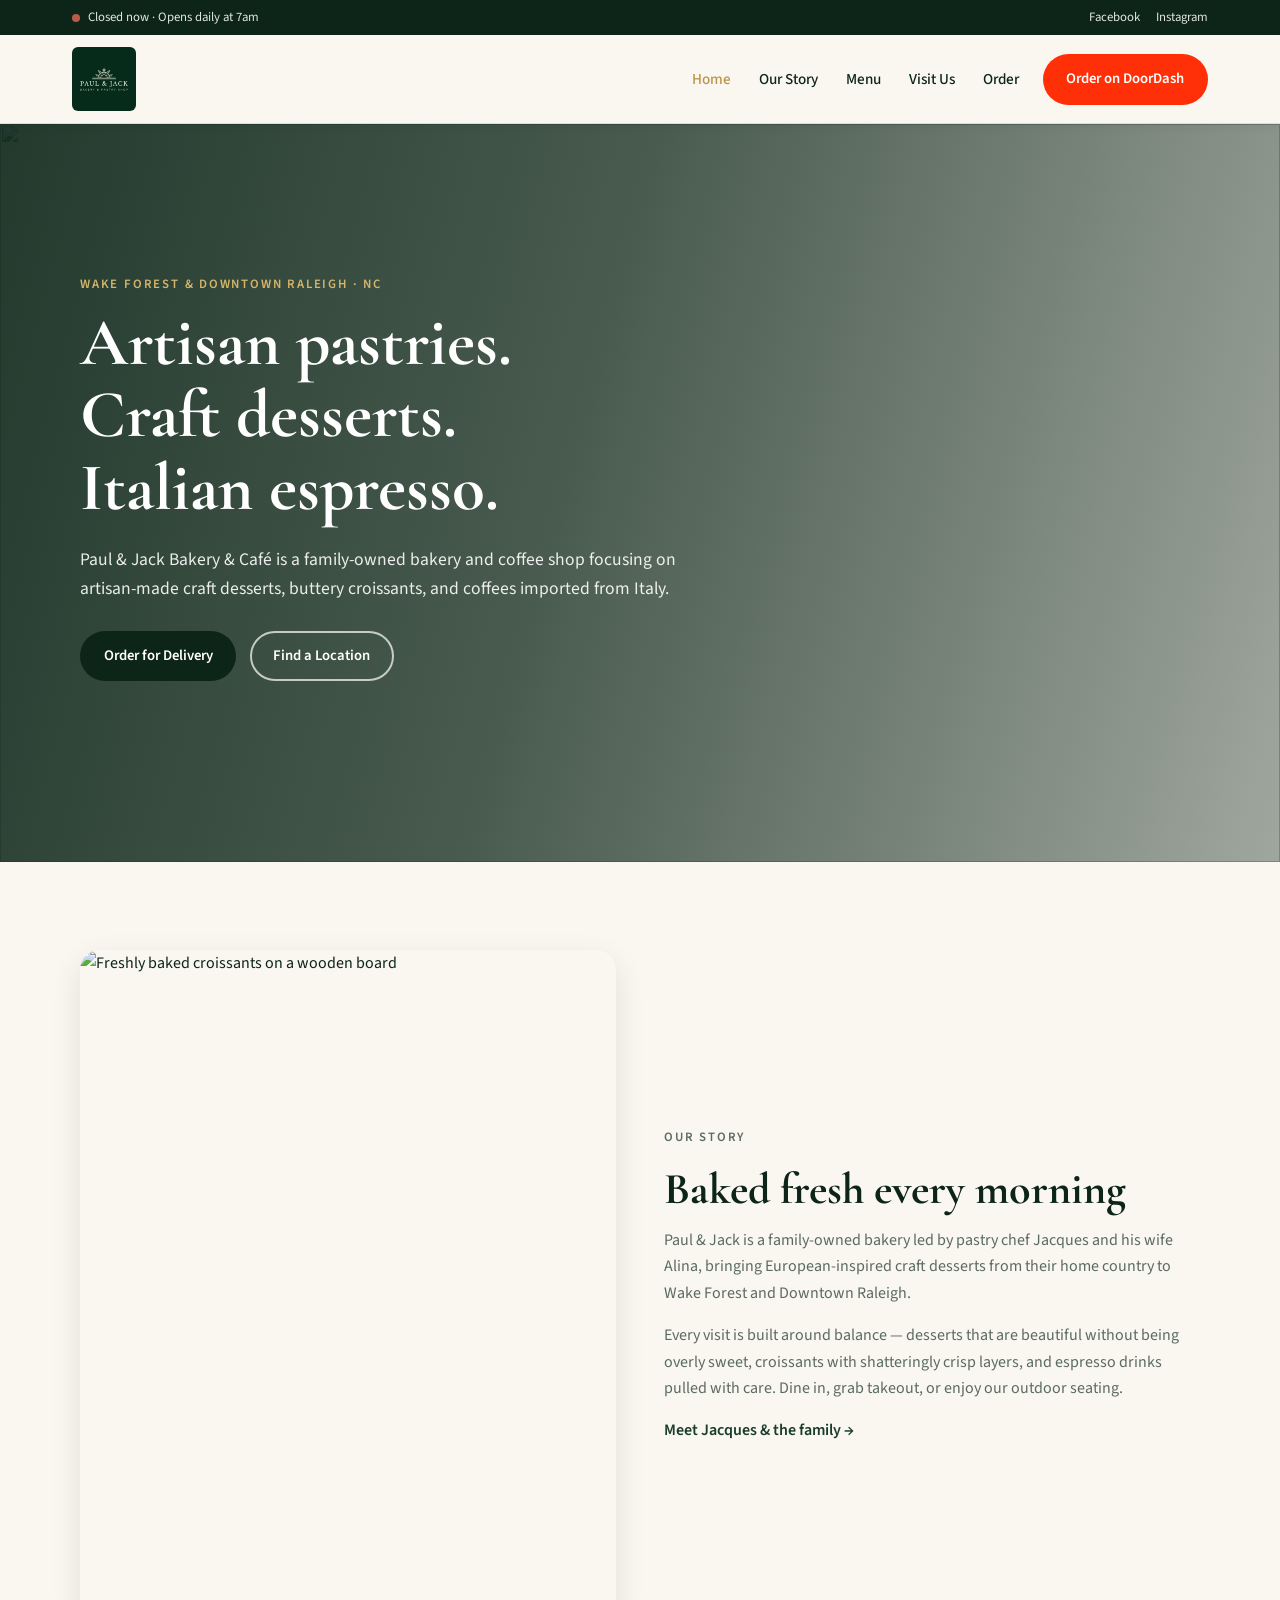
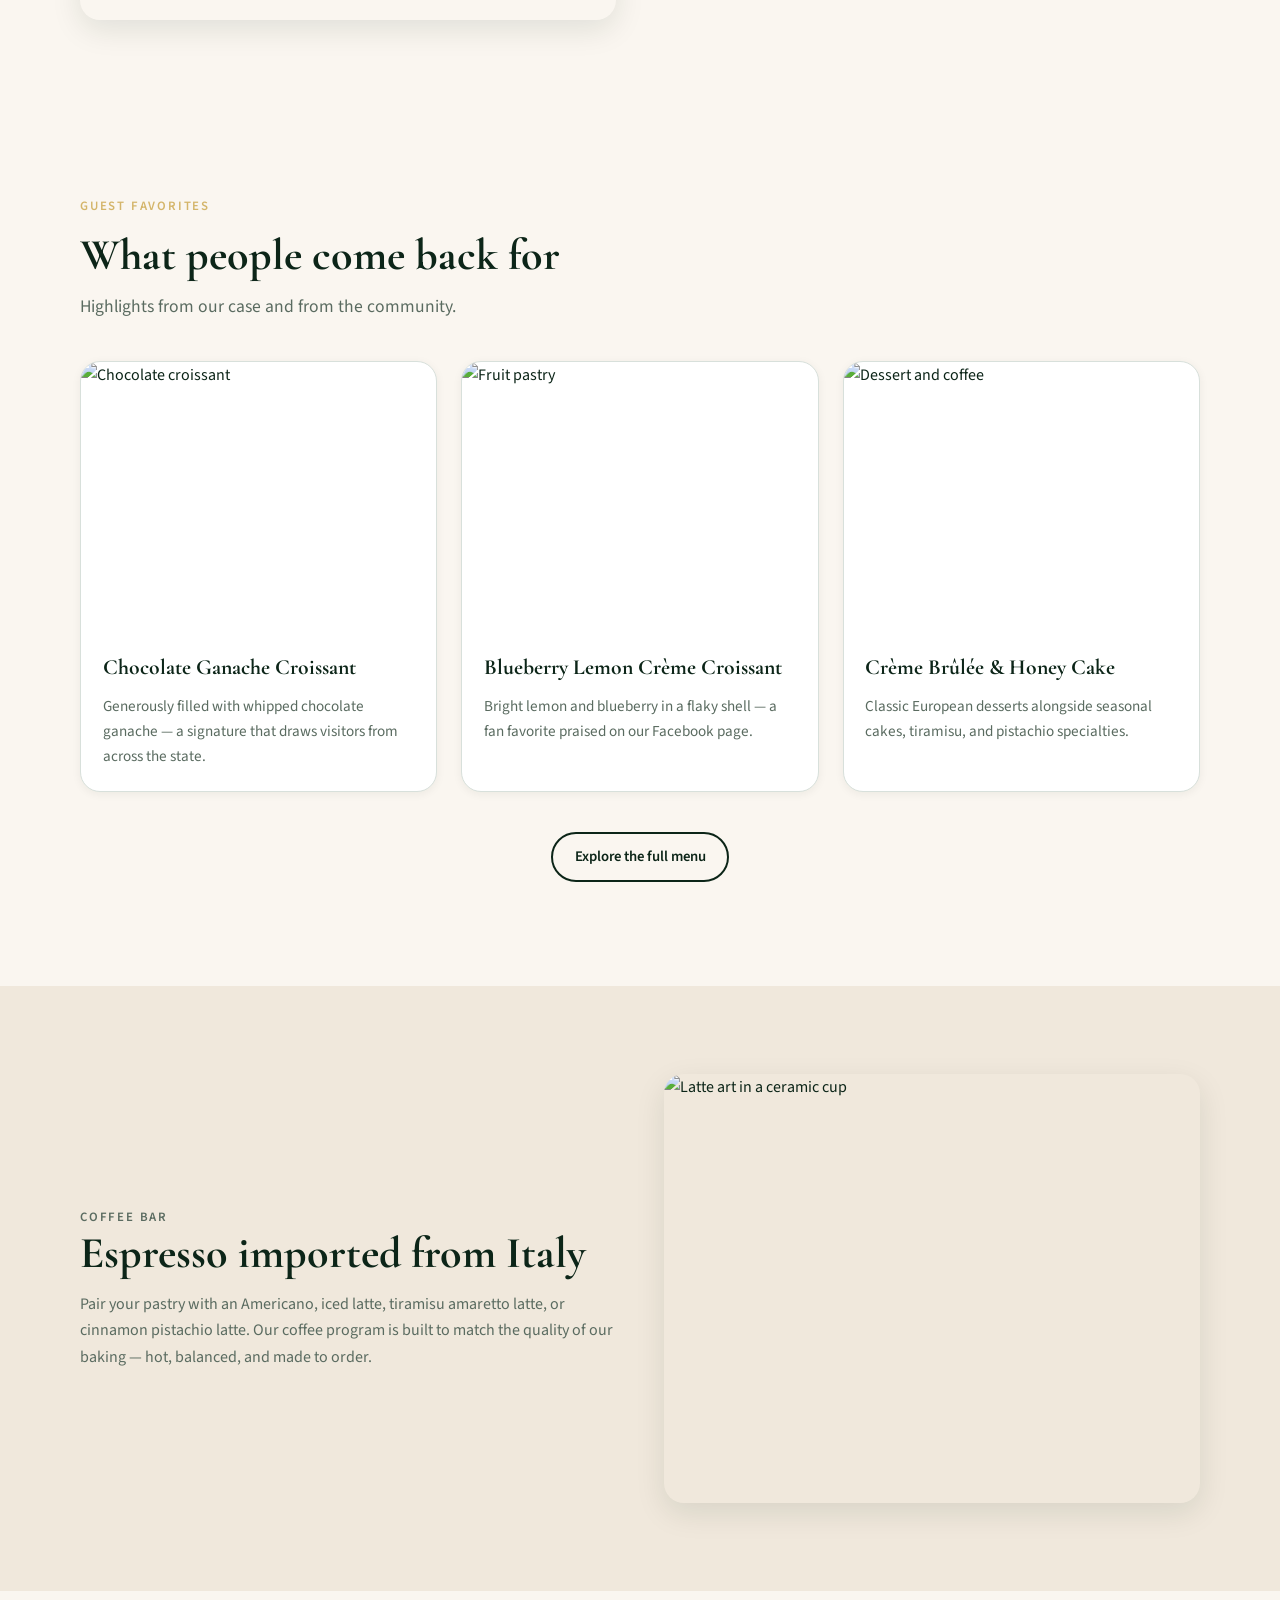
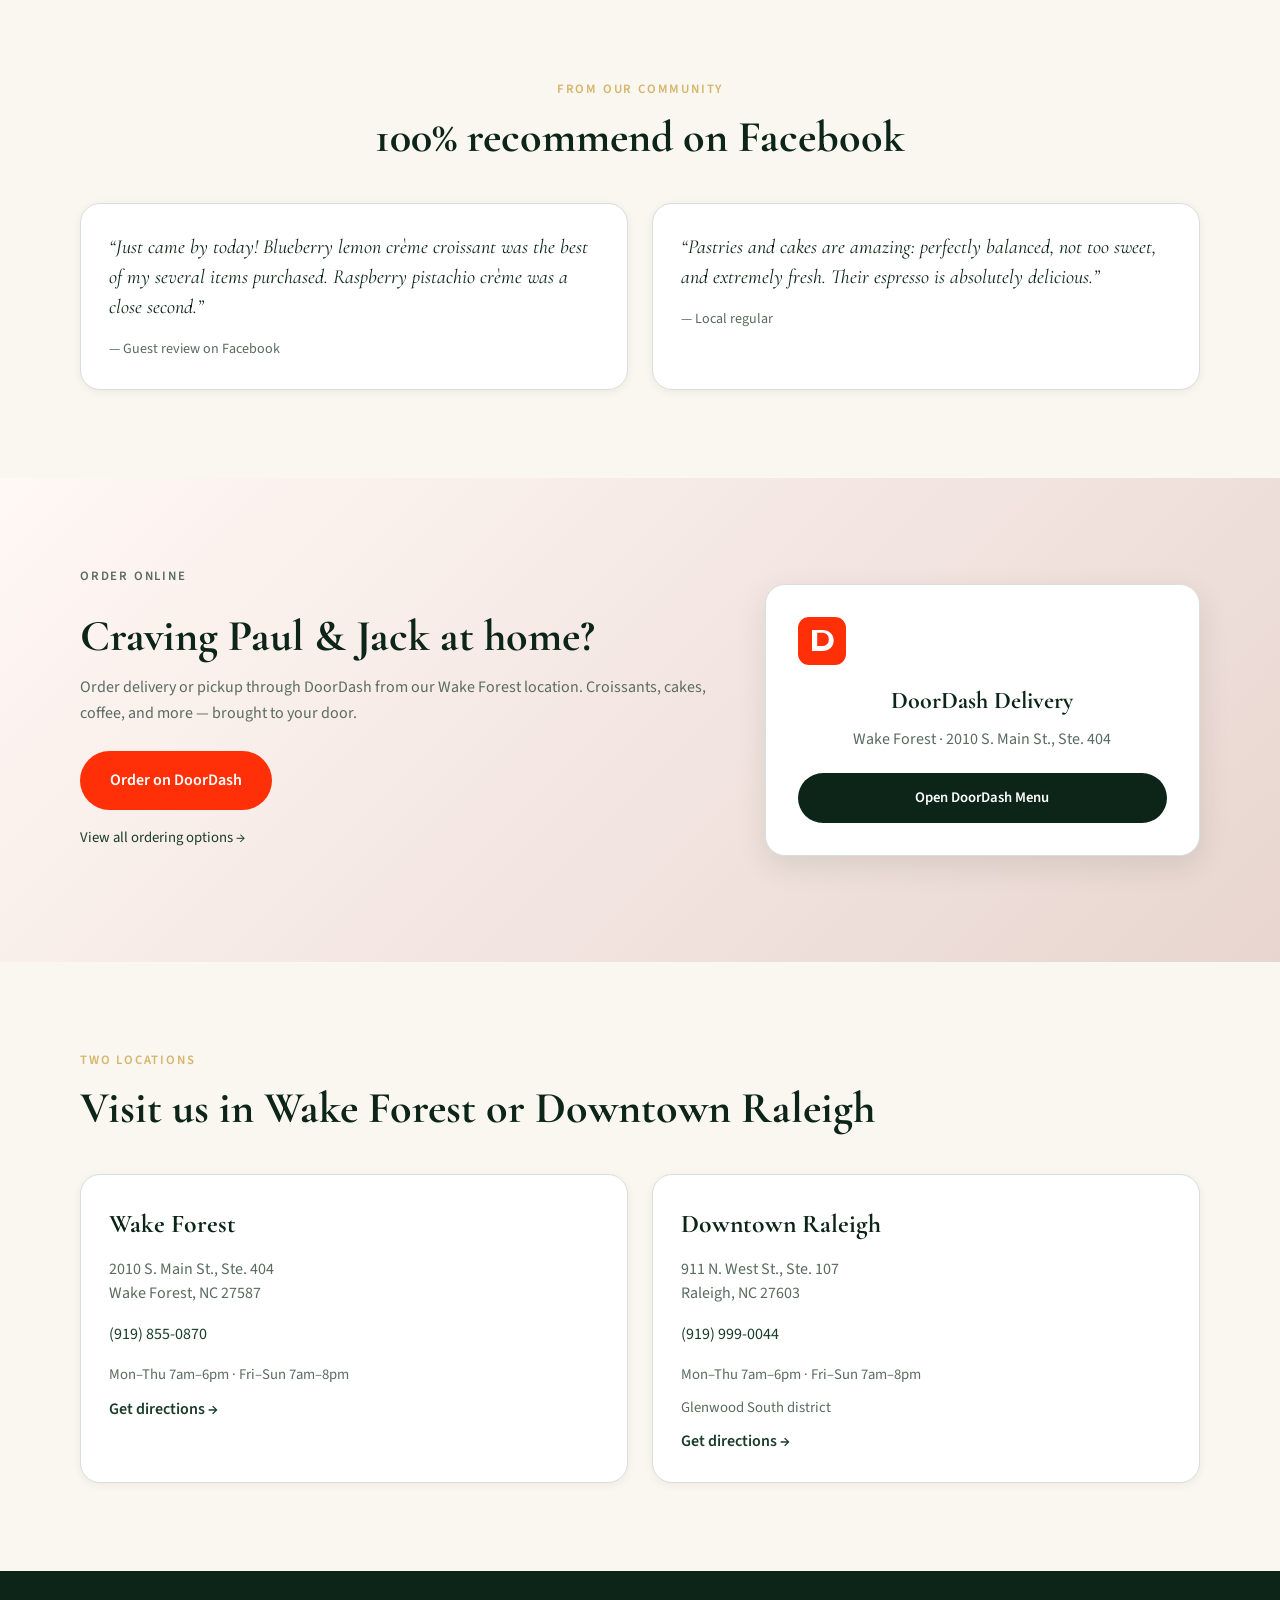
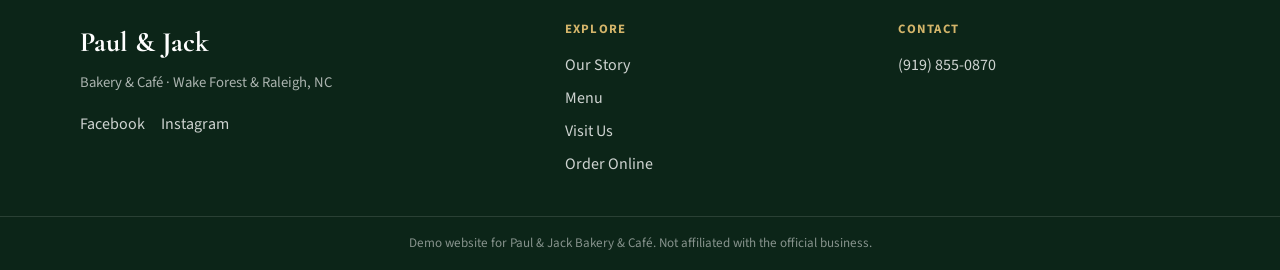
==== commit 931bc57d: "additions" ====
--- a/index.html
+++ b/index.html
@@ -21,7 +21,6 @@
         <div class="utility-bar-links">
           <a href="https://www.facebook.com/paulandjackbakery/" target="_blank" rel="noopener noreferrer">Facebook</a>
           <a href="https://www.instagram.com/paulandjack_nc/" target="_blank" rel="noopener noreferrer">Instagram</a>
-          <a href="mailto:boozaposta@hotmail.com">boozaposta@hotmail.com</a>
         </div>
       </div>
     </div>
@@ -210,7 +209,7 @@
           </p>
         </div>
         <div class="order-preview-card">
-          <img src="assets/images/doordash-icon.svg" alt="" width="48" height="48" aria-hidden="true">
+          <img src="assets/images/doordash-icon.svg" alt="" class="doordash-icon" width="48" height="48" aria-hidden="true">
           <h3>DoorDash Delivery</h3>
           <p>Wake Forest · 2010 S. Main St., Ste. 404</p>
           <a
@@ -274,7 +273,6 @@
         <h2>Contact</h2>
         <ul>
           <li><a href="tel:9198550870">(919) 855-0870</a></li>
-          <li><a href="mailto:boozaposta@hotmail.com">boozaposta@hotmail.com</a></li>
         </ul>
       </div>
     </div>
--- a/css/styles.css
+++ b/css/styles.css
@@ -823,6 +823,11 @@
   margin-bottom: 1.25rem;
 }
 
+.doordash-icon {
+  flex-shrink: 0;
+  display: block;
+}
+
 .order-card-brand h2 {
   font-family: var(--font-display);
   font-size: 2rem;
@@ -890,14 +895,6 @@
   font-size: 0.9rem;
   color: var(--color-muted);
   text-align: center;
-}
-
-.owner-story-greeting {
-  font-family: var(--font-display);
-  font-size: 1.35rem;
-  font-style: italic;
-  color: var(--color-espresso);
-  margin: 0 0 1.25rem;
 }
 
 .owner-story-copy p {
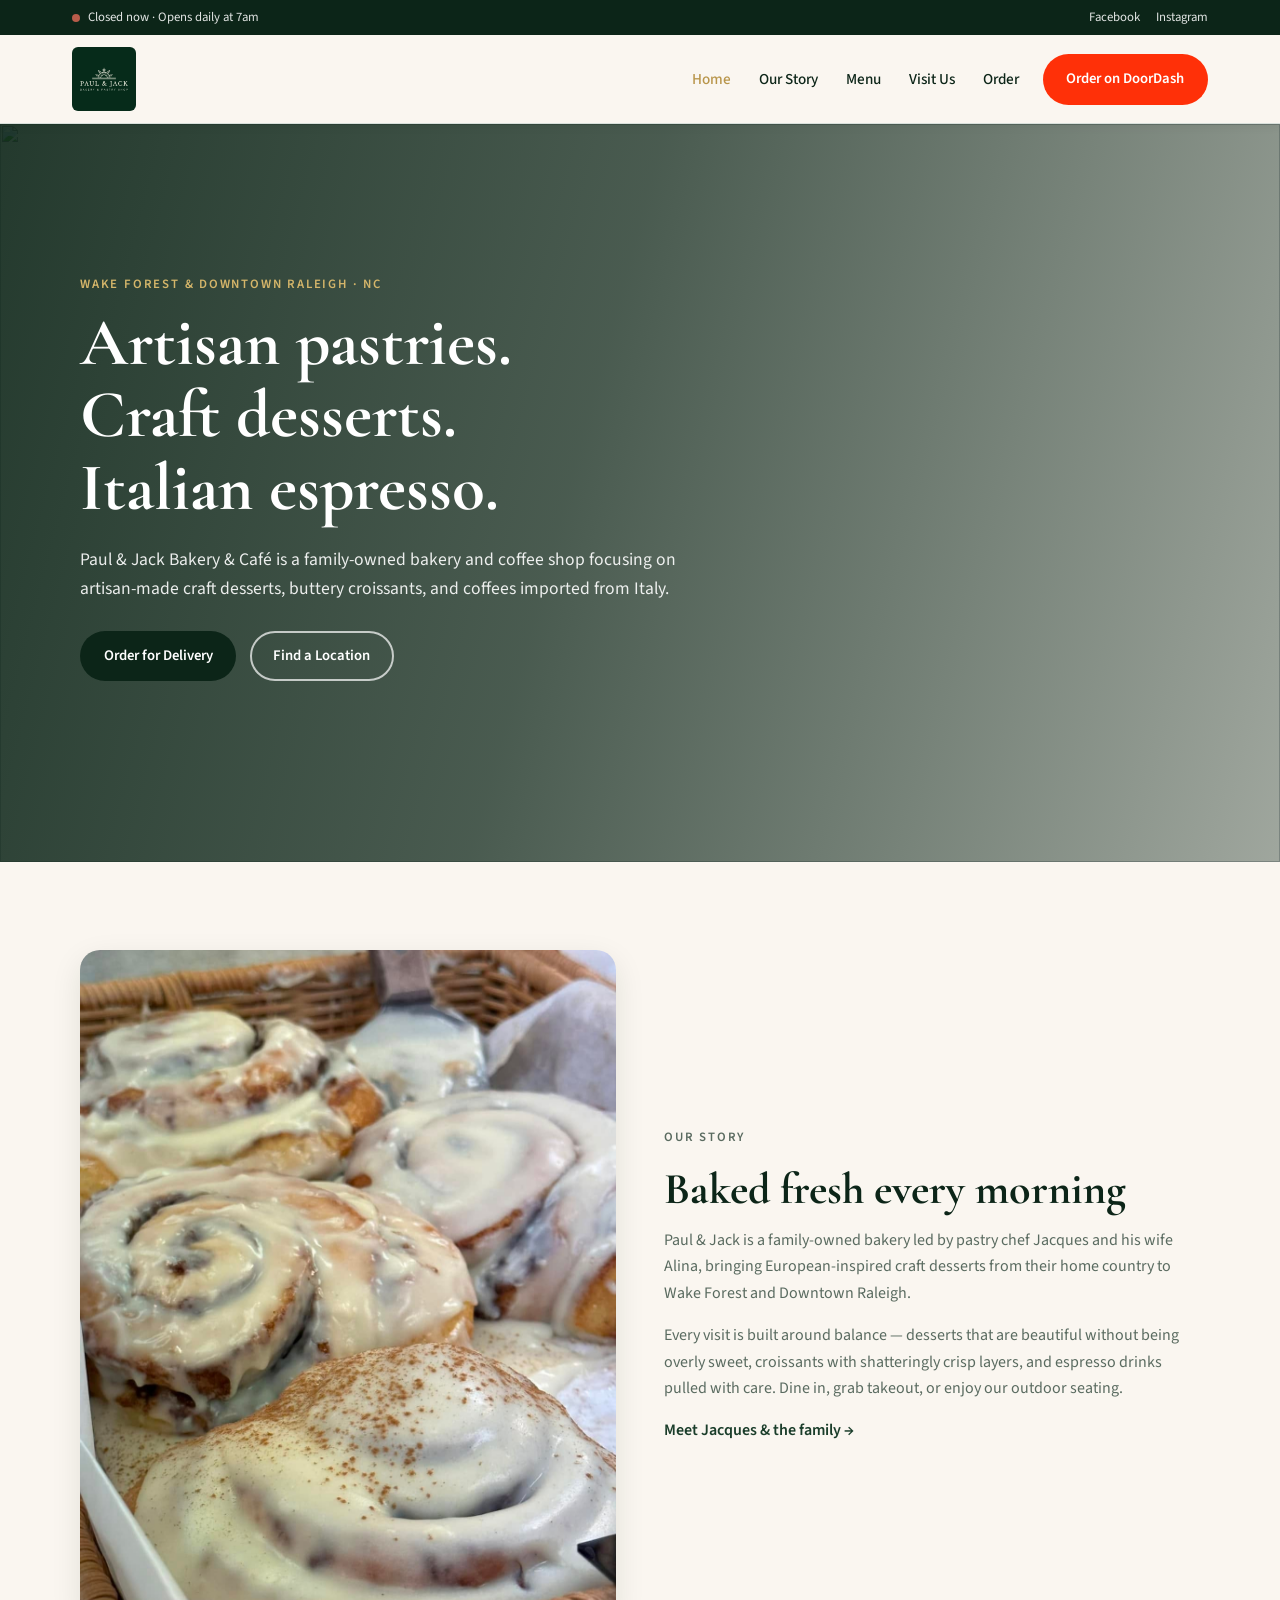
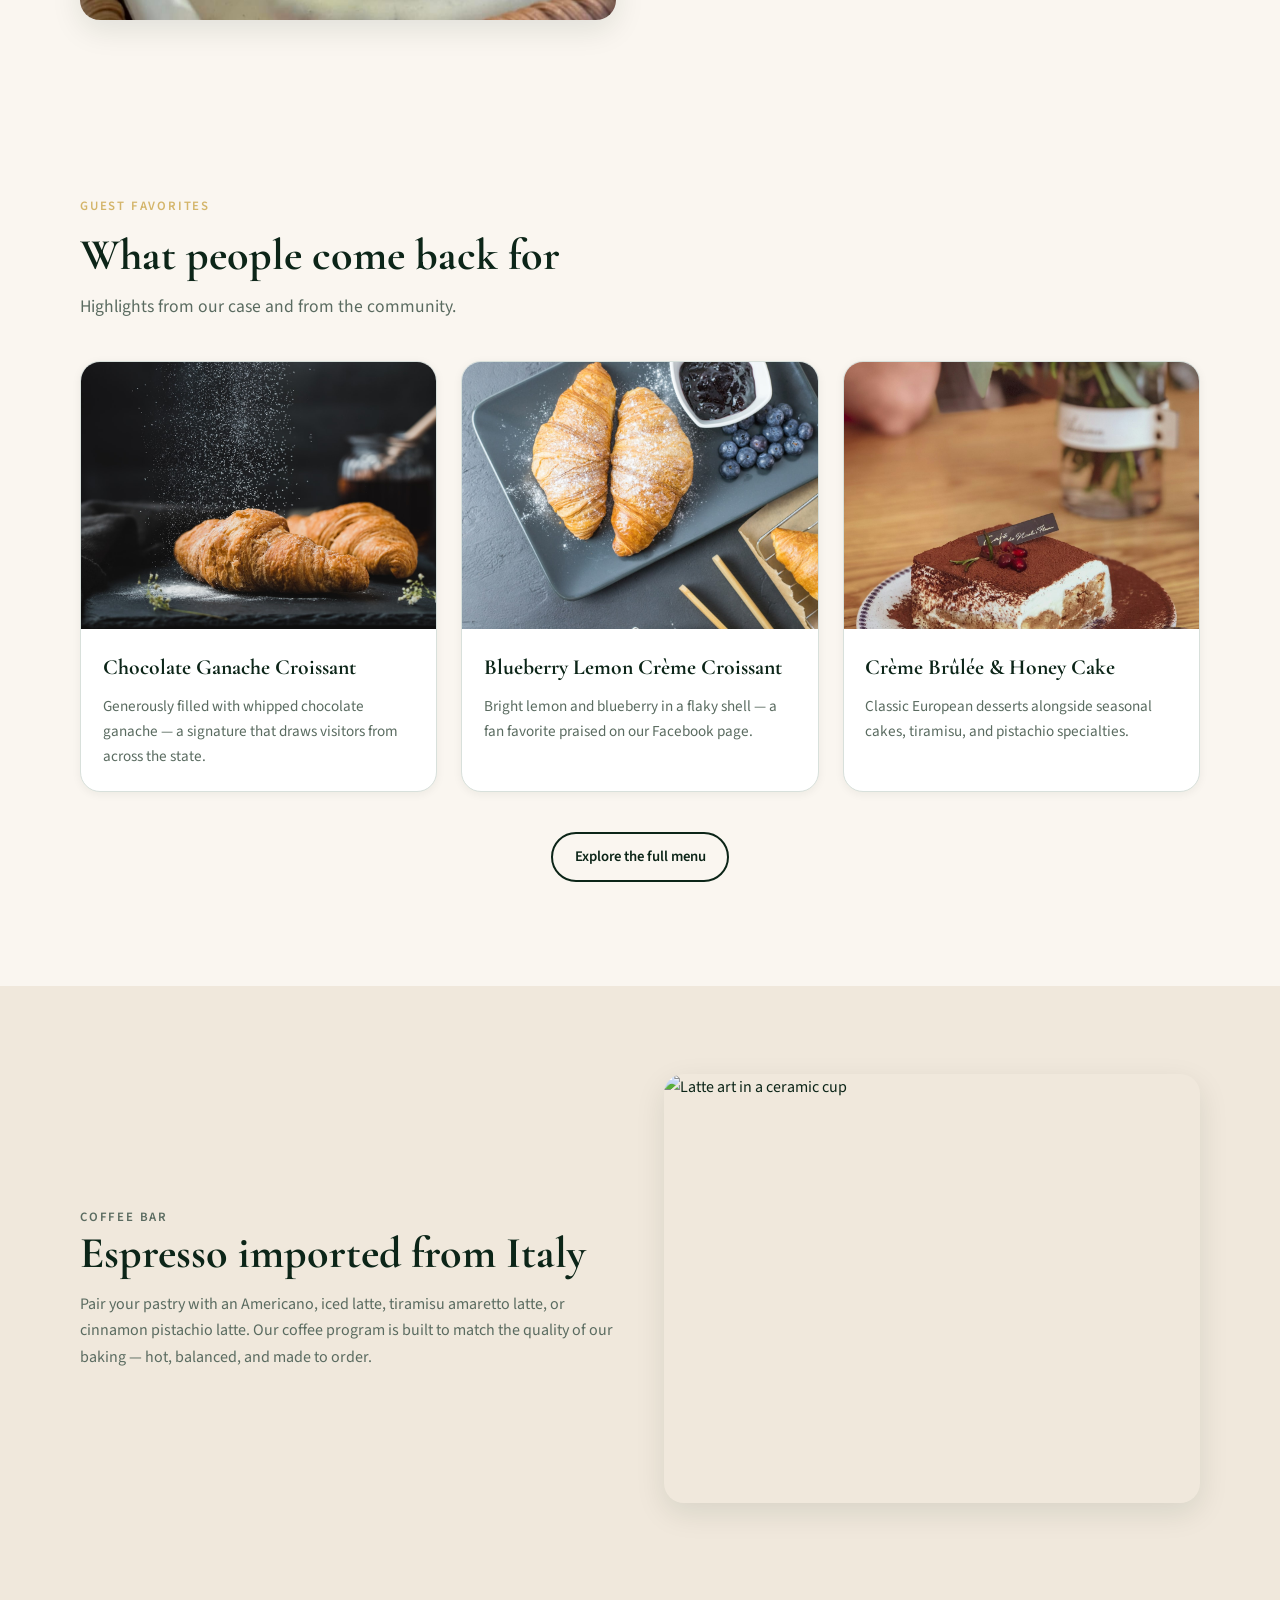
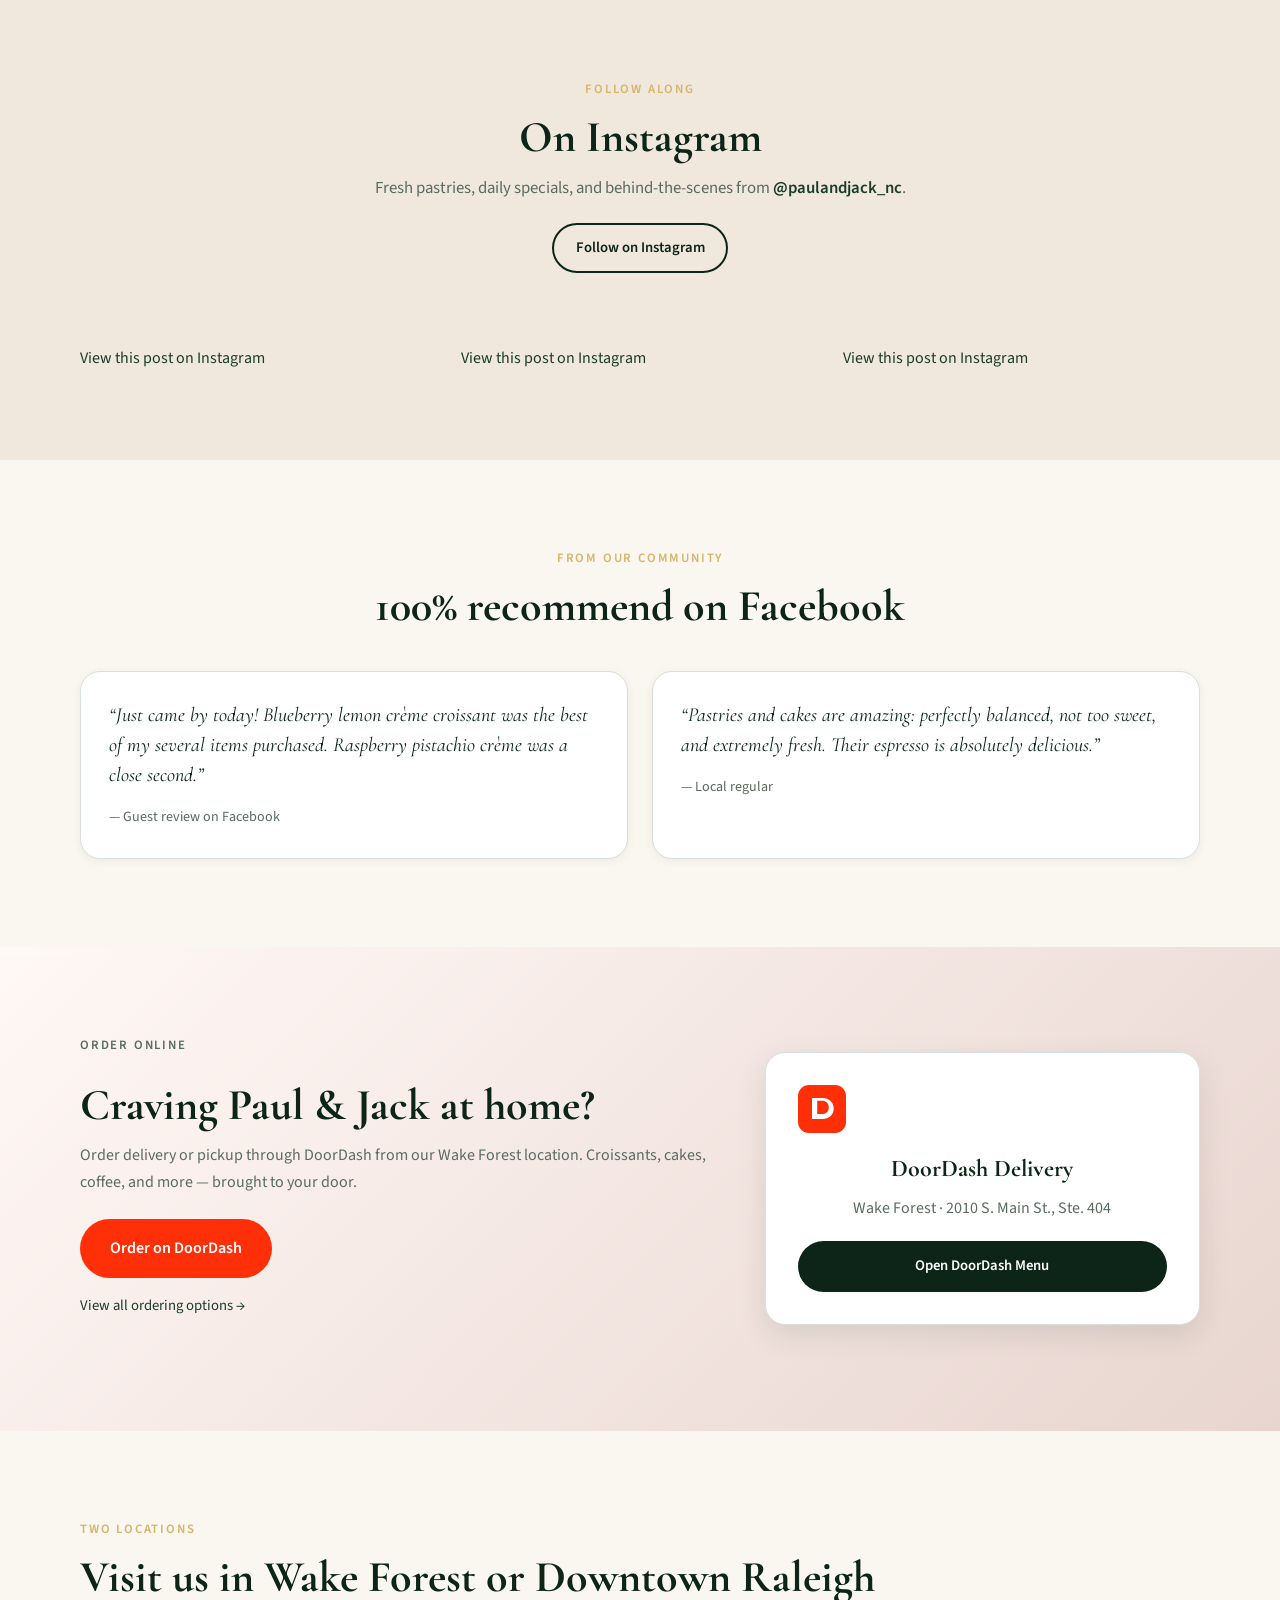
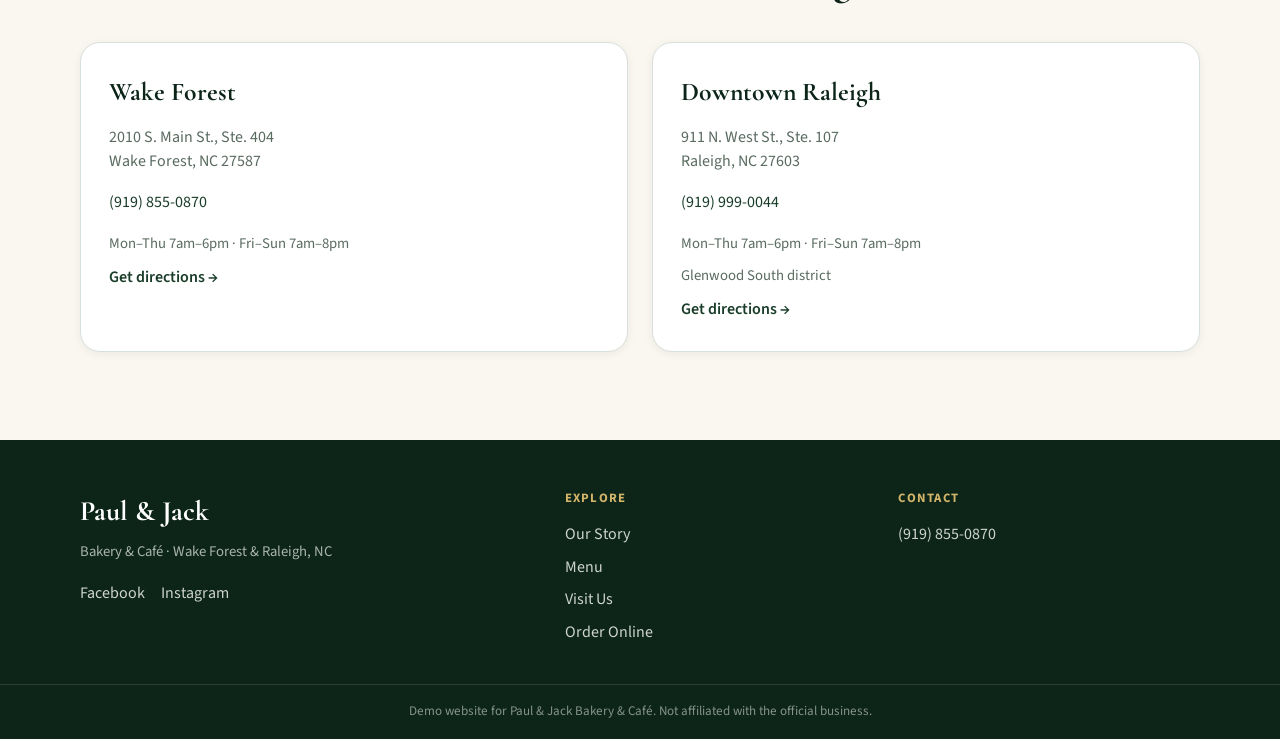
==== commit 002c9adf: "isnta feed" ====
--- a/index.html
+++ b/index.html
@@ -81,8 +81,8 @@
       <div class="container about-grid">
         <div class="about-media">
           <img
-            src="https://images.unsplash.com/photo-1509440159596-0249088772ff?auto=format&fit=crop&w=900&q=80"
-            alt="Freshly baked croissants on a wooden board"
+            src="assets/images/cinrolls.jpg"
+            alt="Cinnamon rolls with cream cheese frosting"
             width="900"
             height="1100"
             loading="lazy">
@@ -115,7 +115,7 @@
         <div class="card-grid card-grid--3">
           <article class="feature-card">
             <div class="feature-card-image">
-              <img src="https://images.unsplash.com/photo-1555507036-ab1f4038808a?auto=format&fit=crop&w=600&q=80" alt="Chocolate croissant" width="600" height="450" loading="lazy">
+              <img src="assets/images/featured-chocolate-croissant.jpg" alt="Chocolate croissant" width="600" height="450" loading="lazy">
             </div>
             <div class="feature-card-body">
               <h3>Chocolate Ganache Croissant</h3>
@@ -124,7 +124,7 @@
           </article>
           <article class="feature-card">
             <div class="feature-card-image">
-              <img src="https://images.unsplash.com/photo-1623334044303-2410814c1c0a?auto=format&fit=crop&w=600&q=80" alt="Fruit pastry" width="600" height="450" loading="lazy">
+              <img src="assets/images/featured-blueberry-croissant.jpg" alt="Blueberry croissant with fruit" width="600" height="450" loading="lazy">
             </div>
             <div class="feature-card-body">
               <h3>Blueberry Lemon Crème Croissant</h3>
@@ -133,7 +133,7 @@
           </article>
           <article class="feature-card">
             <div class="feature-card-image">
-              <img src="https://images.unsplash.com/photo-1571877227200-a0d98ea607e9?auto=format&fit=crop&w=600&q=80" alt="Dessert and coffee" width="600" height="450" loading="lazy">
+              <img src="assets/images/featured-dessert.jpg" alt="Crème brûlée and honey cake" width="600" height="450" loading="lazy">
             </div>
             <div class="feature-card-body">
               <h3>Crème Brûlée &amp; Honey Cake</h3>
@@ -165,6 +165,49 @@
             width="900"
             height="700"
             loading="lazy">
+        </div>
+      </div>
+    </section>
+
+    <section class="section section-instagram" id="instagram">
+      <div class="container">
+        <div class="section-header section-header--center">
+          <p class="section-eyebrow">Follow Along</p>
+          <h2>On Instagram</h2>
+          <p class="instagram-lead">
+            Fresh pastries, daily specials, and behind-the-scenes from
+            <a href="https://www.instagram.com/paulandjack_nc/" target="_blank" rel="noopener noreferrer">@paulandjack_nc</a>.
+          </p>
+          <a
+            class="btn btn-outline instagram-follow"
+            href="https://www.instagram.com/paulandjack_nc/"
+            target="_blank"
+            rel="noopener noreferrer">
+            Follow on Instagram
+          </a>
+        </div>
+        <div class="instagram-grid">
+          <blockquote
+            class="instagram-media"
+            data-instgrm-captioned
+            data-instgrm-permalink="https://www.instagram.com/p/DKCrbJANARp/"
+            data-instgrm-version="14">
+            <a href="https://www.instagram.com/p/DKCrbJANARp/" target="_blank" rel="noopener noreferrer">View this post on Instagram</a>
+          </blockquote>
+          <blockquote
+            class="instagram-media"
+            data-instgrm-captioned
+            data-instgrm-permalink="https://www.instagram.com/p/Cx27bJALfNi/"
+            data-instgrm-version="14">
+            <a href="https://www.instagram.com/p/Cx27bJALfNi/" target="_blank" rel="noopener noreferrer">View this post on Instagram</a>
+          </blockquote>
+          <blockquote
+            class="instagram-media"
+            data-instgrm-captioned
+            data-instgrm-permalink="https://www.instagram.com/p/CtRNoz7Ov0x/"
+            data-instgrm-version="14">
+            <a href="https://www.instagram.com/p/CtRNoz7Ov0x/" target="_blank" rel="noopener noreferrer">View this post on Instagram</a>
+          </blockquote>
         </div>
       </div>
     </section>
@@ -284,5 +327,6 @@
   </footer>
 
   <script src="js/main.js"></script>
+  <script async src="https://www.instagram.com/embed.js"></script>
 </body>
 </html>
--- a/css/styles.css
+++ b/css/styles.css
@@ -873,6 +873,41 @@
   margin-bottom: 0.35rem;
 }
 
+/* Instagram */
+.section-instagram {
+  background: var(--color-cream-dark);
+}
+
+.instagram-lead {
+  max-width: 560px;
+  margin: 0 auto 1.25rem;
+  color: var(--color-muted);
+  font-size: 1.05rem;
+}
+
+.instagram-lead a {
+  color: var(--color-espresso-light);
+  font-weight: 600;
+}
+
+.instagram-follow {
+  margin-bottom: 2rem;
+}
+
+.instagram-grid {
+  display: grid;
+  grid-template-columns: repeat(3, minmax(0, 1fr));
+  gap: 1.5rem;
+  align-items: start;
+}
+
+.instagram-grid .instagram-media {
+  margin: 0 !important;
+  width: 100% !important;
+  max-width: none !important;
+  min-width: 0 !important;
+}
+
 /* About page */
 .owner-story {
   display: grid;
@@ -1107,6 +1142,10 @@
     grid-template-columns: 1fr;
   }
 
+  .instagram-grid {
+    grid-template-columns: 1fr;
+  }
+
   .footer-grid {
     grid-template-columns: 1fr;
   }
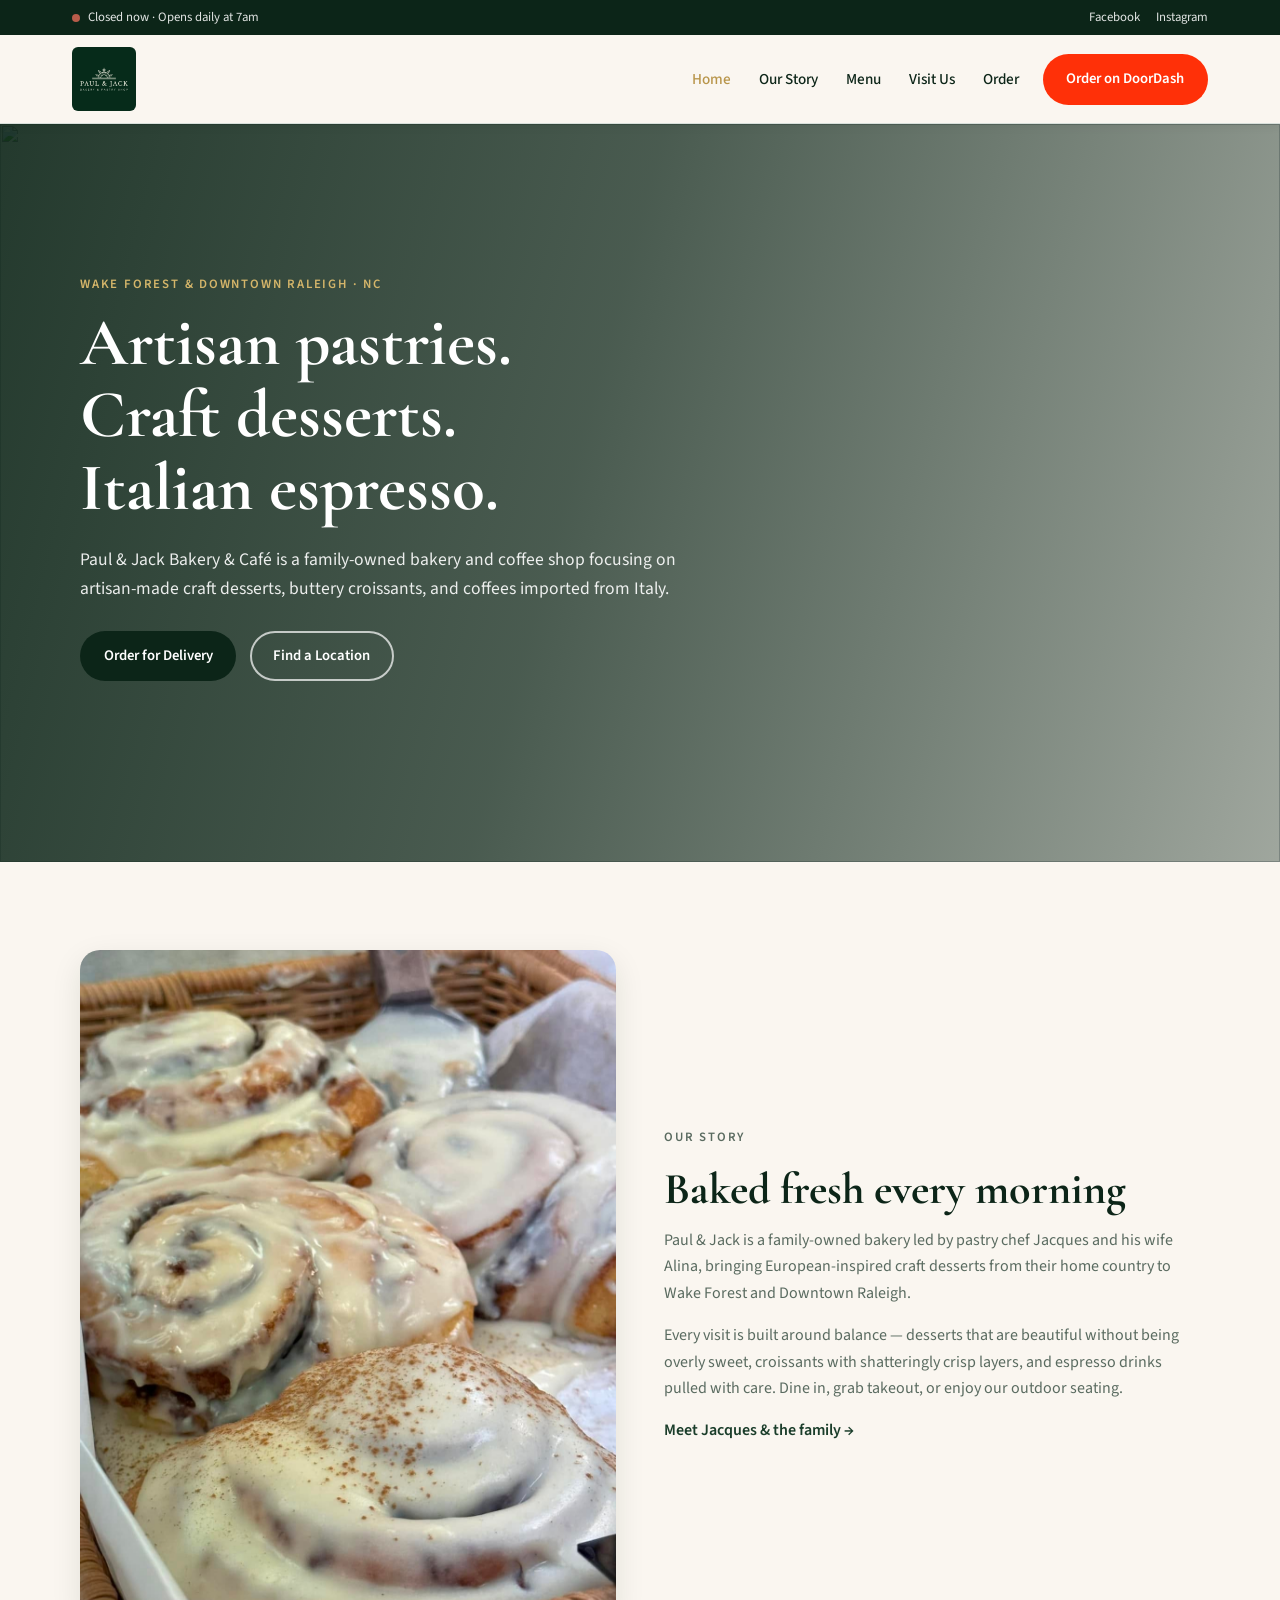
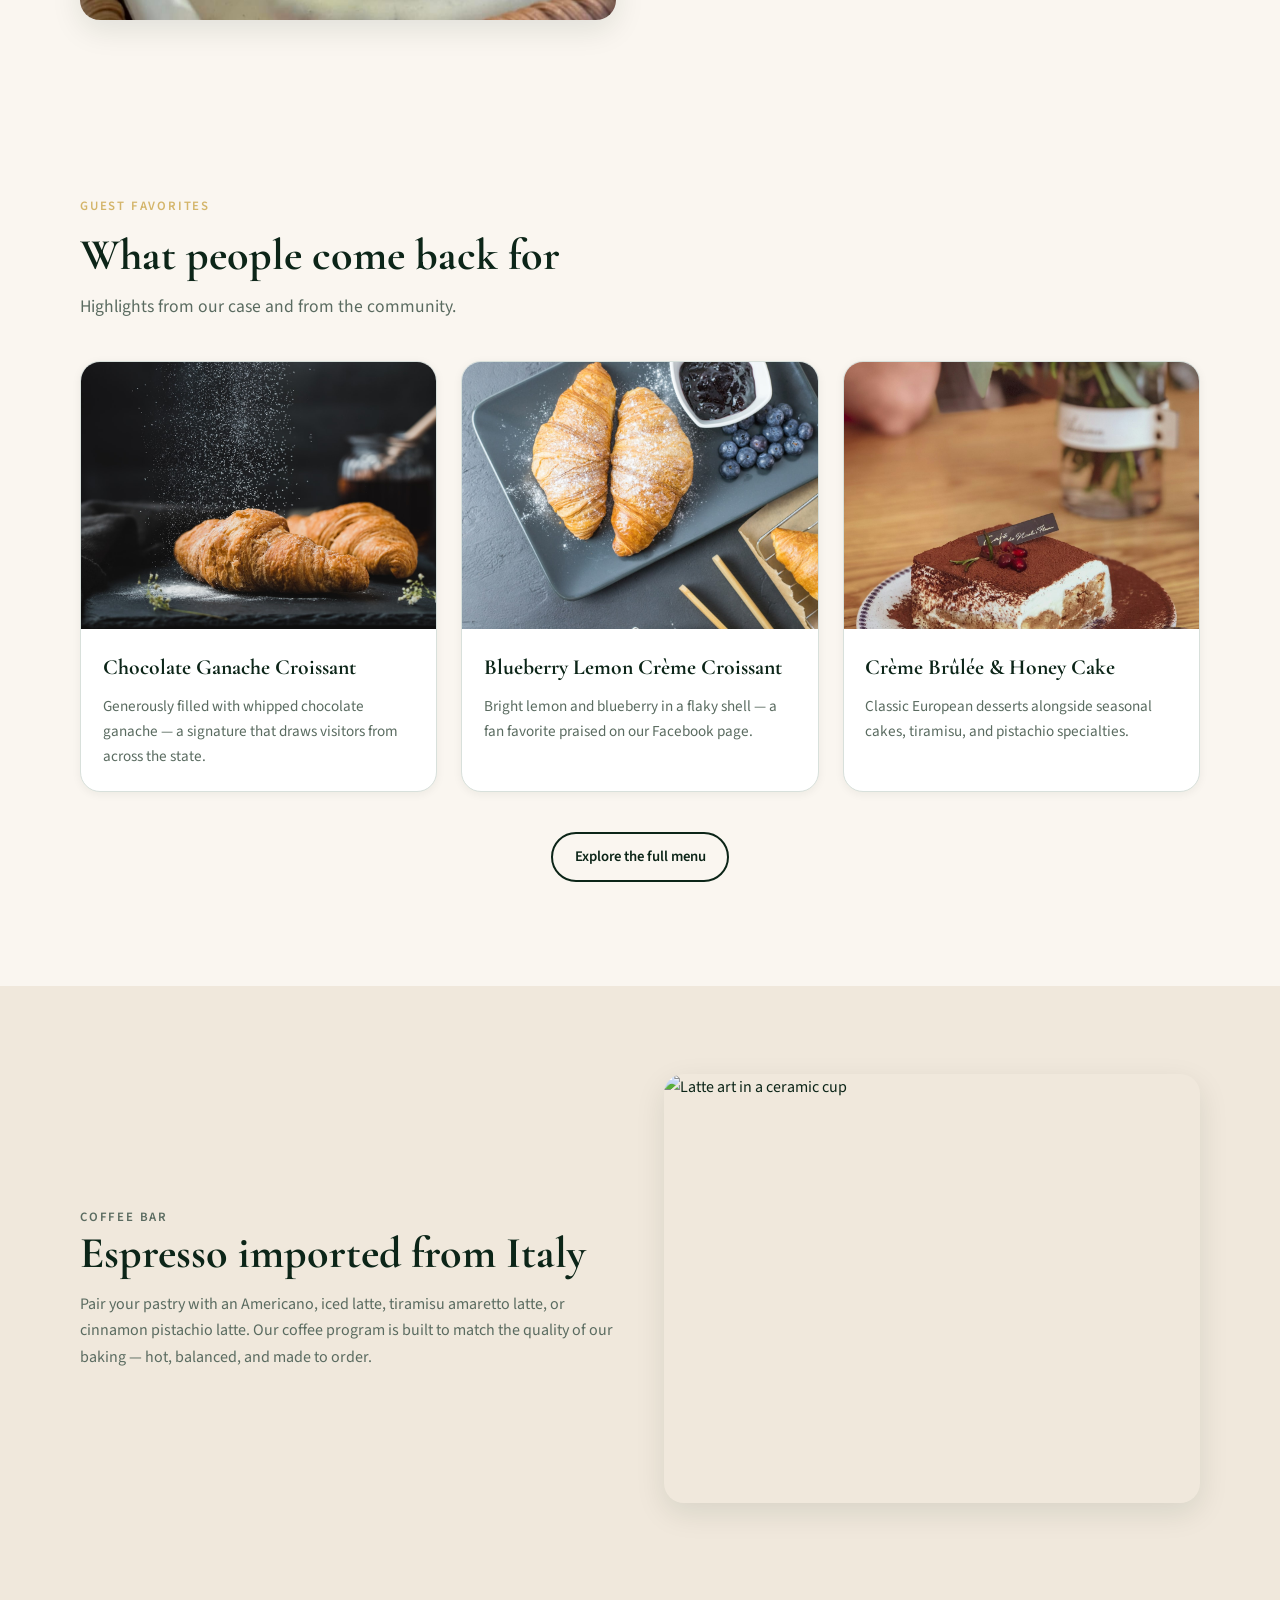
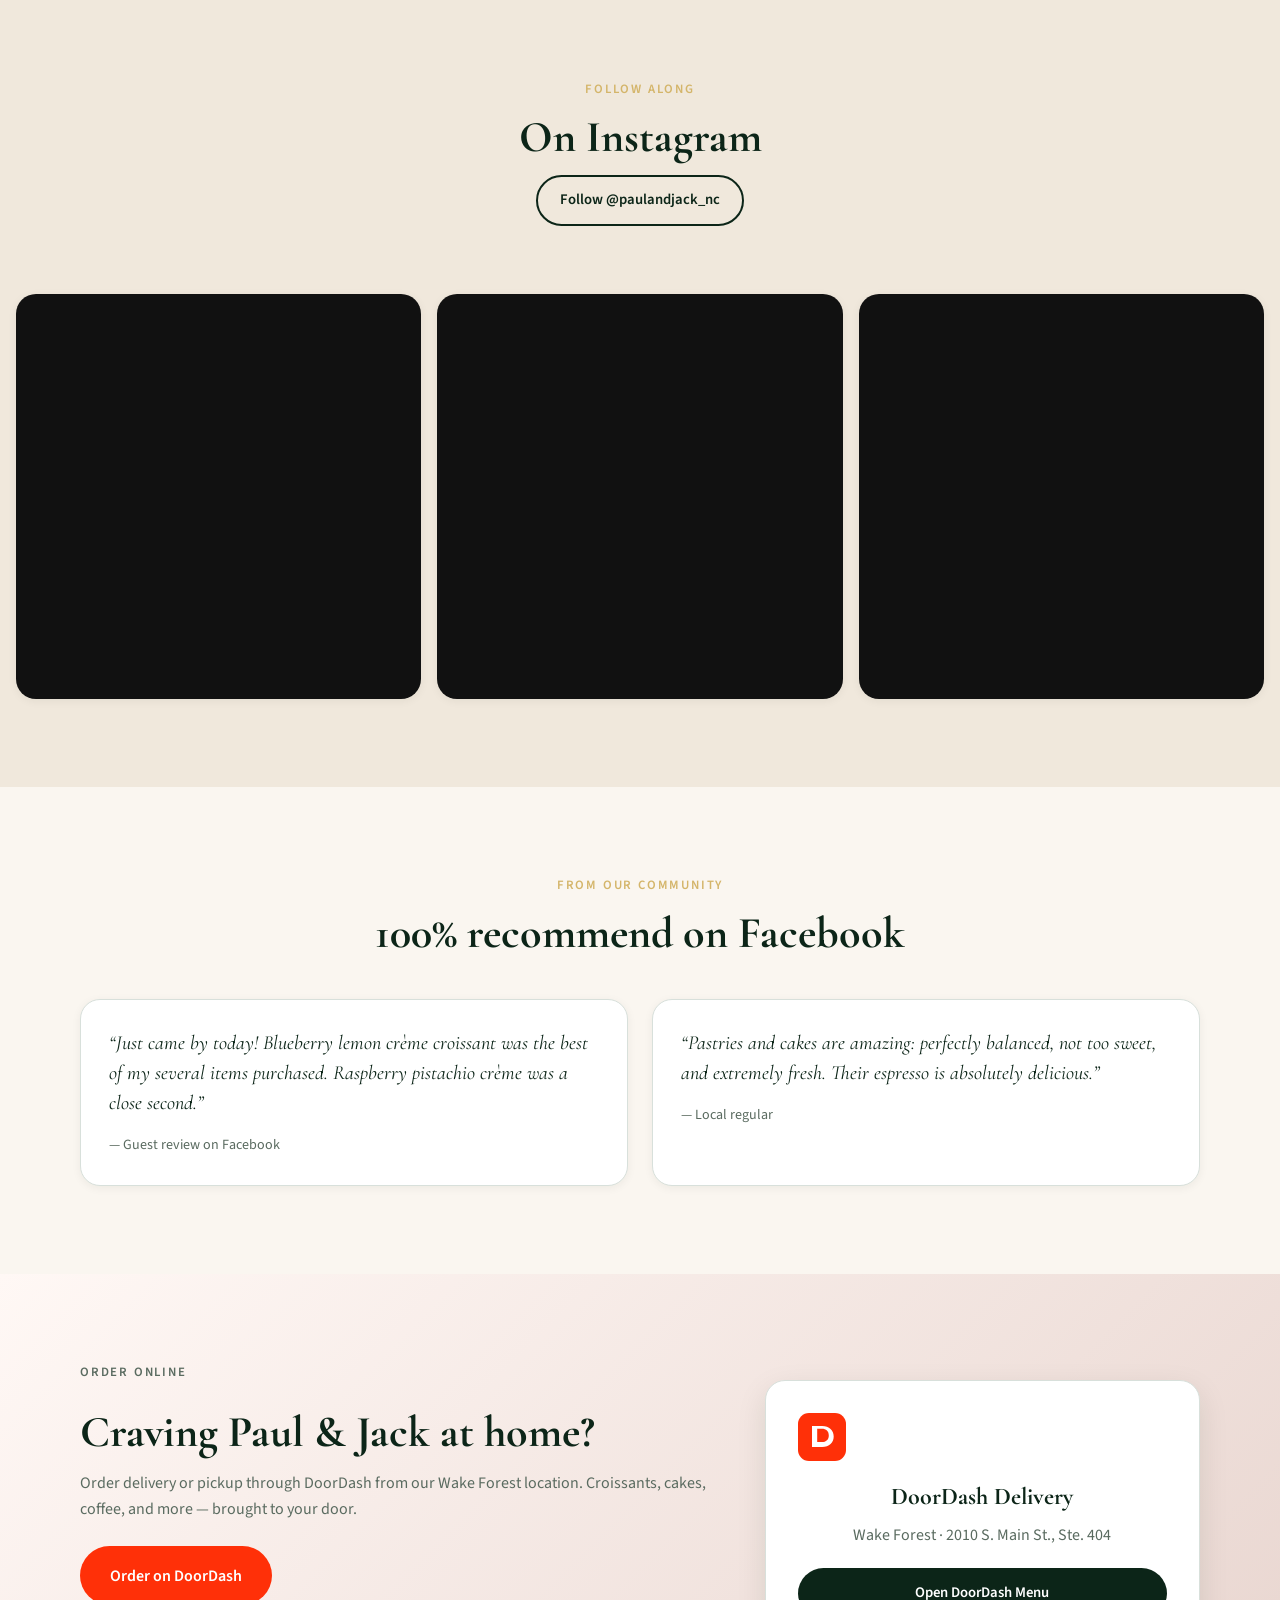
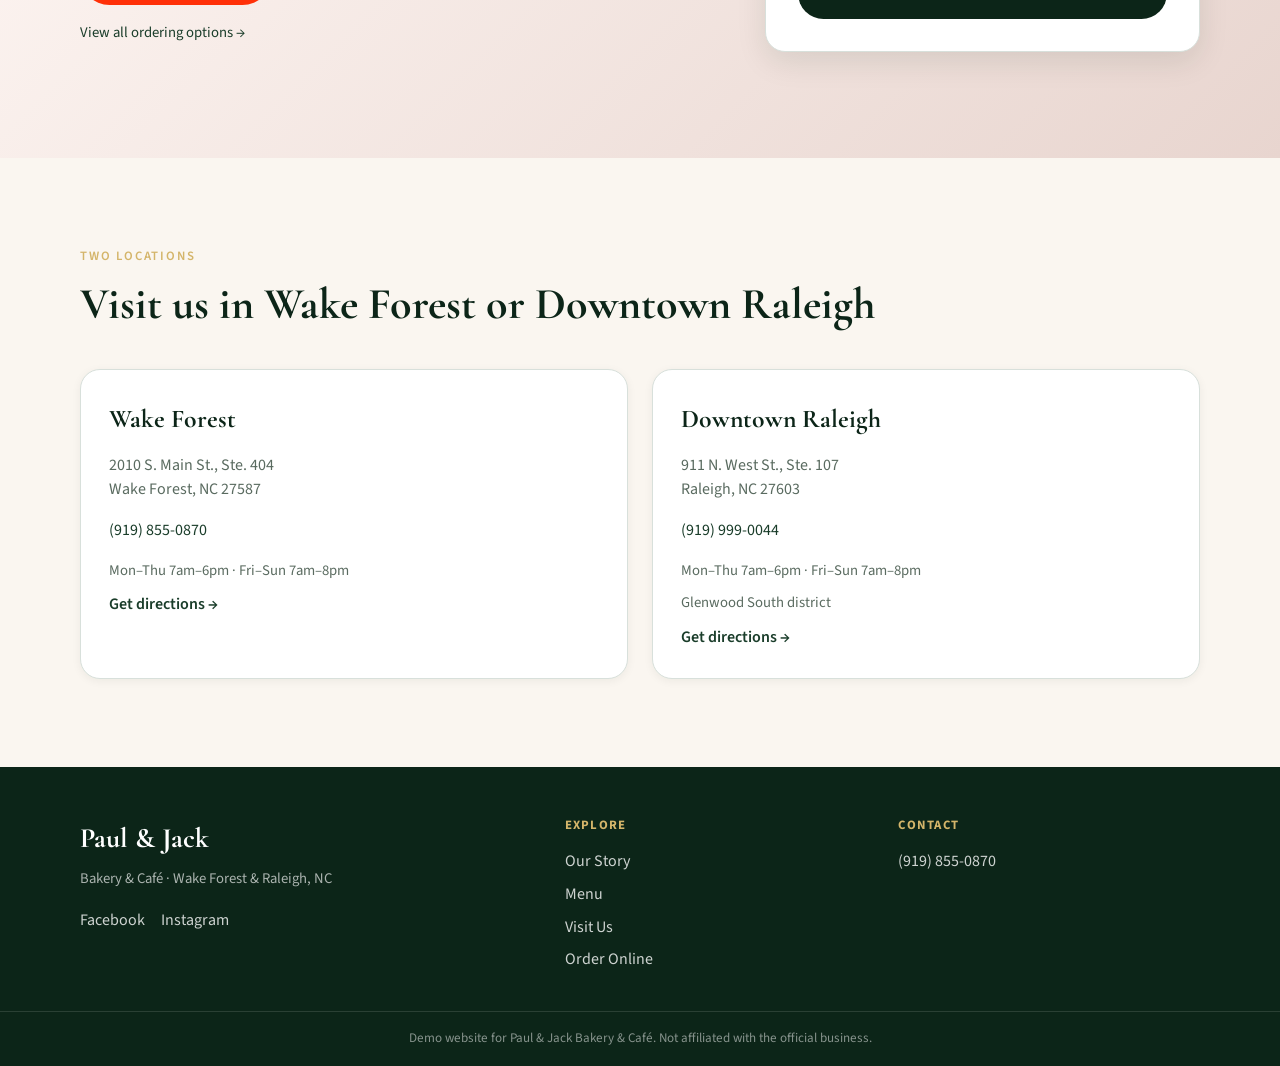
==== commit 6328ff2b: "insta feed fixes" ====
--- a/index.html
+++ b/index.html
@@ -170,44 +170,34 @@
     </section>
 
     <section class="section section-instagram" id="instagram">
-      <div class="container">
+      <div class="container container--wide">
         <div class="section-header section-header--center">
           <p class="section-eyebrow">Follow Along</p>
           <h2>On Instagram</h2>
-          <p class="instagram-lead">
-            Fresh pastries, daily specials, and behind-the-scenes from
-            <a href="https://www.instagram.com/paulandjack_nc/" target="_blank" rel="noopener noreferrer">@paulandjack_nc</a>.
-          </p>
           <a
             class="btn btn-outline instagram-follow"
             href="https://www.instagram.com/paulandjack_nc/"
             target="_blank"
             rel="noopener noreferrer">
-            Follow on Instagram
+            Follow @paulandjack_nc
           </a>
         </div>
         <div class="instagram-grid">
-          <blockquote
-            class="instagram-media"
-            data-instgrm-captioned
-            data-instgrm-permalink="https://www.instagram.com/p/DKCrbJANARp/"
-            data-instgrm-version="14">
-            <a href="https://www.instagram.com/p/DKCrbJANARp/" target="_blank" rel="noopener noreferrer">View this post on Instagram</a>
-          </blockquote>
-          <blockquote
-            class="instagram-media"
-            data-instgrm-captioned
-            data-instgrm-permalink="https://www.instagram.com/p/Cx27bJALfNi/"
-            data-instgrm-version="14">
-            <a href="https://www.instagram.com/p/Cx27bJALfNi/" target="_blank" rel="noopener noreferrer">View this post on Instagram</a>
-          </blockquote>
-          <blockquote
-            class="instagram-media"
-            data-instgrm-captioned
-            data-instgrm-permalink="https://www.instagram.com/p/CtRNoz7Ov0x/"
-            data-instgrm-version="14">
-            <a href="https://www.instagram.com/p/CtRNoz7Ov0x/" target="_blank" rel="noopener noreferrer">View this post on Instagram</a>
-          </blockquote>
+          <a class="instagram-tile" href="https://www.instagram.com/p/DKCrbJANARp/" target="_blank" rel="noopener noreferrer" aria-label="View post on Instagram">
+            <div class="instagram-tile-embed">
+              <blockquote class="instagram-media" data-instgrm-permalink="https://www.instagram.com/p/DKCrbJANARp/" data-instgrm-version="14"></blockquote>
+            </div>
+          </a>
+          <a class="instagram-tile" href="https://www.instagram.com/p/Cx27bJALfNi/" target="_blank" rel="noopener noreferrer" aria-label="View post on Instagram">
+            <div class="instagram-tile-embed">
+              <blockquote class="instagram-media" data-instgrm-permalink="https://www.instagram.com/p/Cx27bJALfNi/" data-instgrm-version="14"></blockquote>
+            </div>
+          </a>
+          <a class="instagram-tile" href="https://www.instagram.com/p/CtRNoz7Ov0x/" target="_blank" rel="noopener noreferrer" aria-label="View post on Instagram">
+            <div class="instagram-tile-embed">
+              <blockquote class="instagram-media" data-instgrm-permalink="https://www.instagram.com/p/CtRNoz7Ov0x/" data-instgrm-version="14"></blockquote>
+            </div>
+          </a>
         </div>
       </div>
     </section>
--- a/css/styles.css
+++ b/css/styles.css
@@ -66,6 +66,10 @@
   margin-inline: auto;
 }
 
+.container--wide {
+  width: min(1360px, calc(100% - 2rem));
+}
+
 /* Header */
 .site-header {
   position: sticky;
@@ -878,34 +882,63 @@
   background: var(--color-cream-dark);
 }
 
-.instagram-lead {
-  max-width: 560px;
-  margin: 0 auto 1.25rem;
-  color: var(--color-muted);
-  font-size: 1.05rem;
-}
-
-.instagram-lead a {
-  color: var(--color-espresso-light);
-  font-weight: 600;
-}
-
 .instagram-follow {
-  margin-bottom: 2rem;
+  margin-bottom: 1.75rem;
 }
 
 .instagram-grid {
   display: grid;
   grid-template-columns: repeat(3, minmax(0, 1fr));
-  gap: 1.5rem;
-  align-items: start;
-}
-
-.instagram-grid .instagram-media {
+  gap: 1rem;
+}
+
+.instagram-tile {
+  position: relative;
+  display: block;
+  aspect-ratio: 1;
+  overflow: hidden;
+  border-radius: var(--radius-lg);
+  box-shadow: var(--shadow-sm);
+  background: #111;
+  transition: transform var(--transition), box-shadow var(--transition);
+}
+
+.instagram-tile:hover {
+  transform: translateY(-3px);
+  box-shadow: var(--shadow-md);
+}
+
+.instagram-tile-embed {
+  position: absolute;
+  inset: 0;
+  overflow: hidden;
+}
+
+.instagram-tile .instagram-media {
+  position: absolute !important;
+  top: 0 !important;
+  left: 50% !important;
+  transform: translateX(-50%) !important;
+  width: 100% !important;
+  min-width: 100% !important;
+  max-width: none !important;
+  height: 100% !important;
   margin: 0 !important;
+  padding: 0 !important;
+  border: 0 !important;
+  background: transparent !important;
+  box-shadow: none !important;
+}
+
+.instagram-tile iframe {
+  position: absolute !important;
+  top: -58px !important;
+  left: 0 !important;
   width: 100% !important;
-  max-width: none !important;
-  min-width: 0 !important;
+  min-width: 100% !important;
+  height: calc(100% + 120px) !important;
+  border: 0 !important;
+  pointer-events: none !important;
 }
 
 /* About page */
@@ -1143,7 +1176,7 @@
   }
 
   .instagram-grid {
-    grid-template-columns: 1fr;
+    grid-template-columns: repeat(2, minmax(0, 1fr));
   }
 
   .footer-grid {
@@ -1168,4 +1201,8 @@
   .menu-list li {
     flex-direction: column;
   }
-}
+
+  .instagram-grid {
+    grid-template-columns: 1fr;
+  }
+}
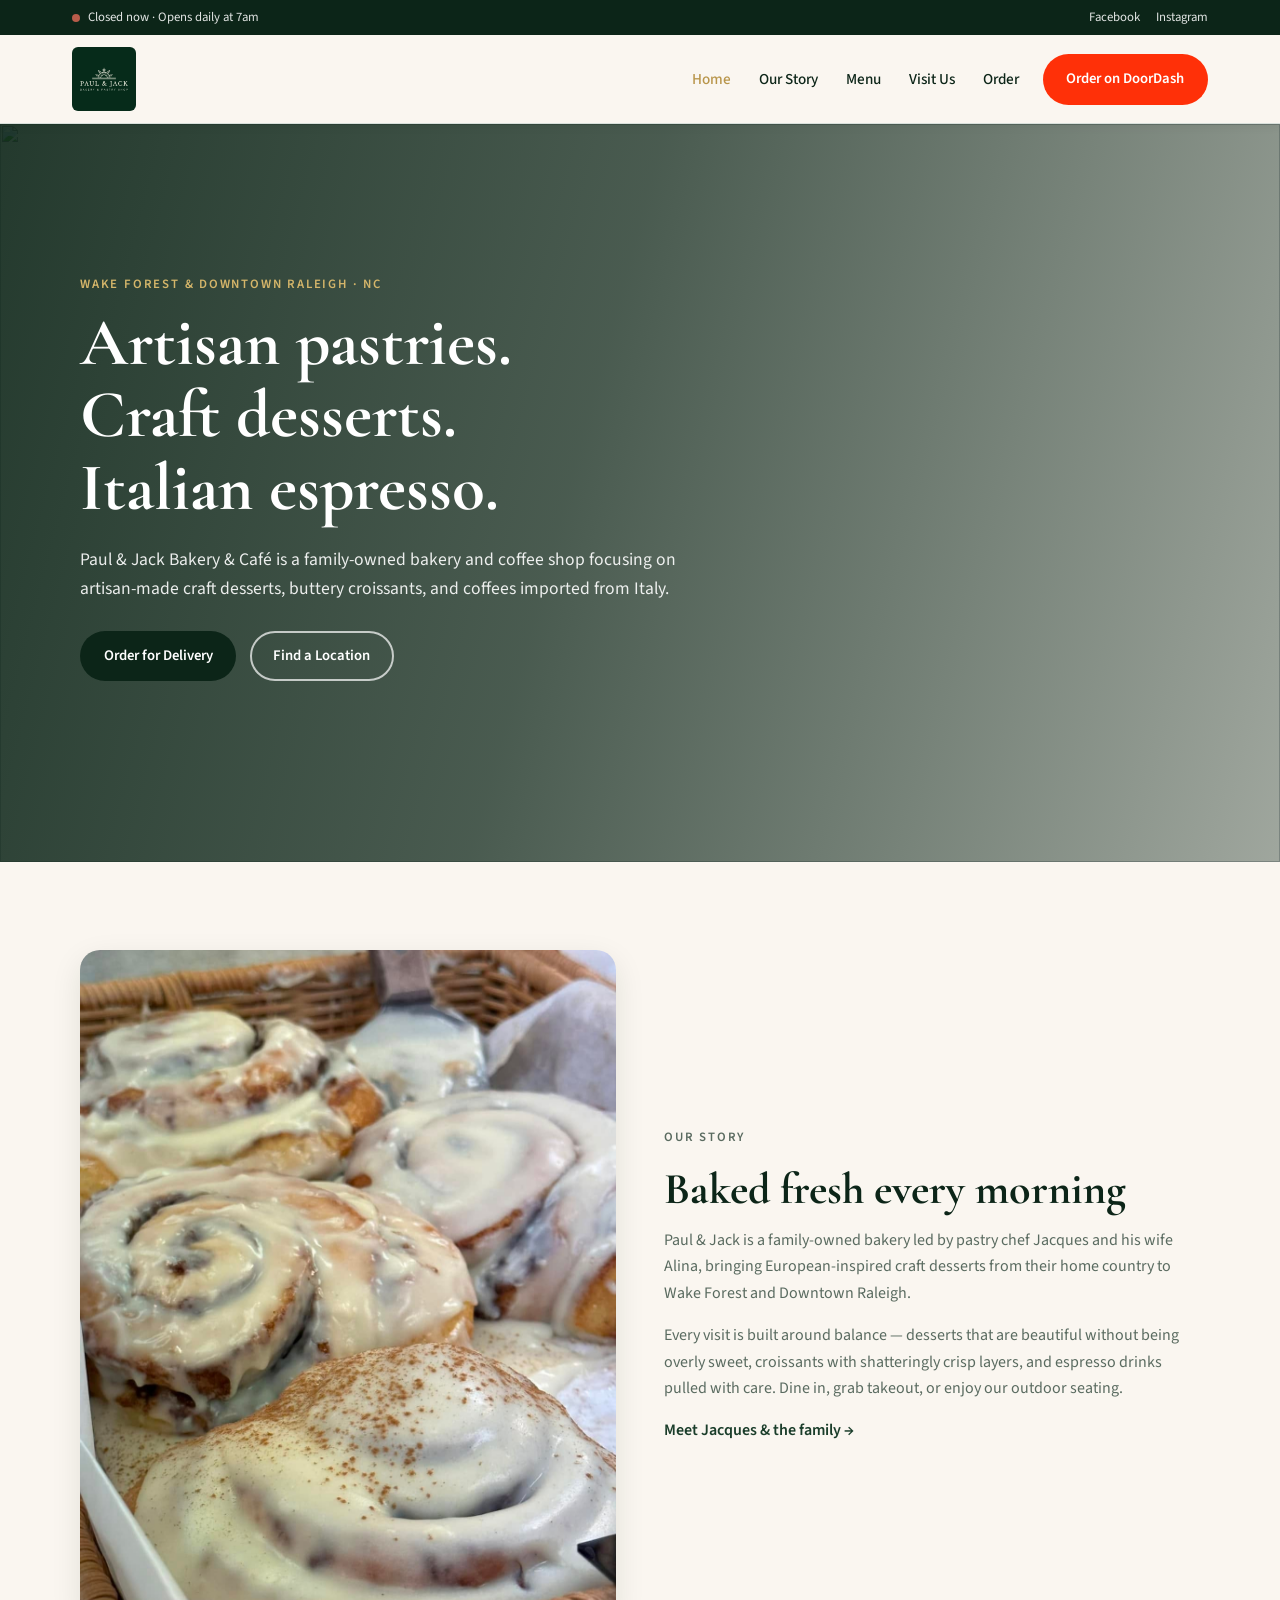
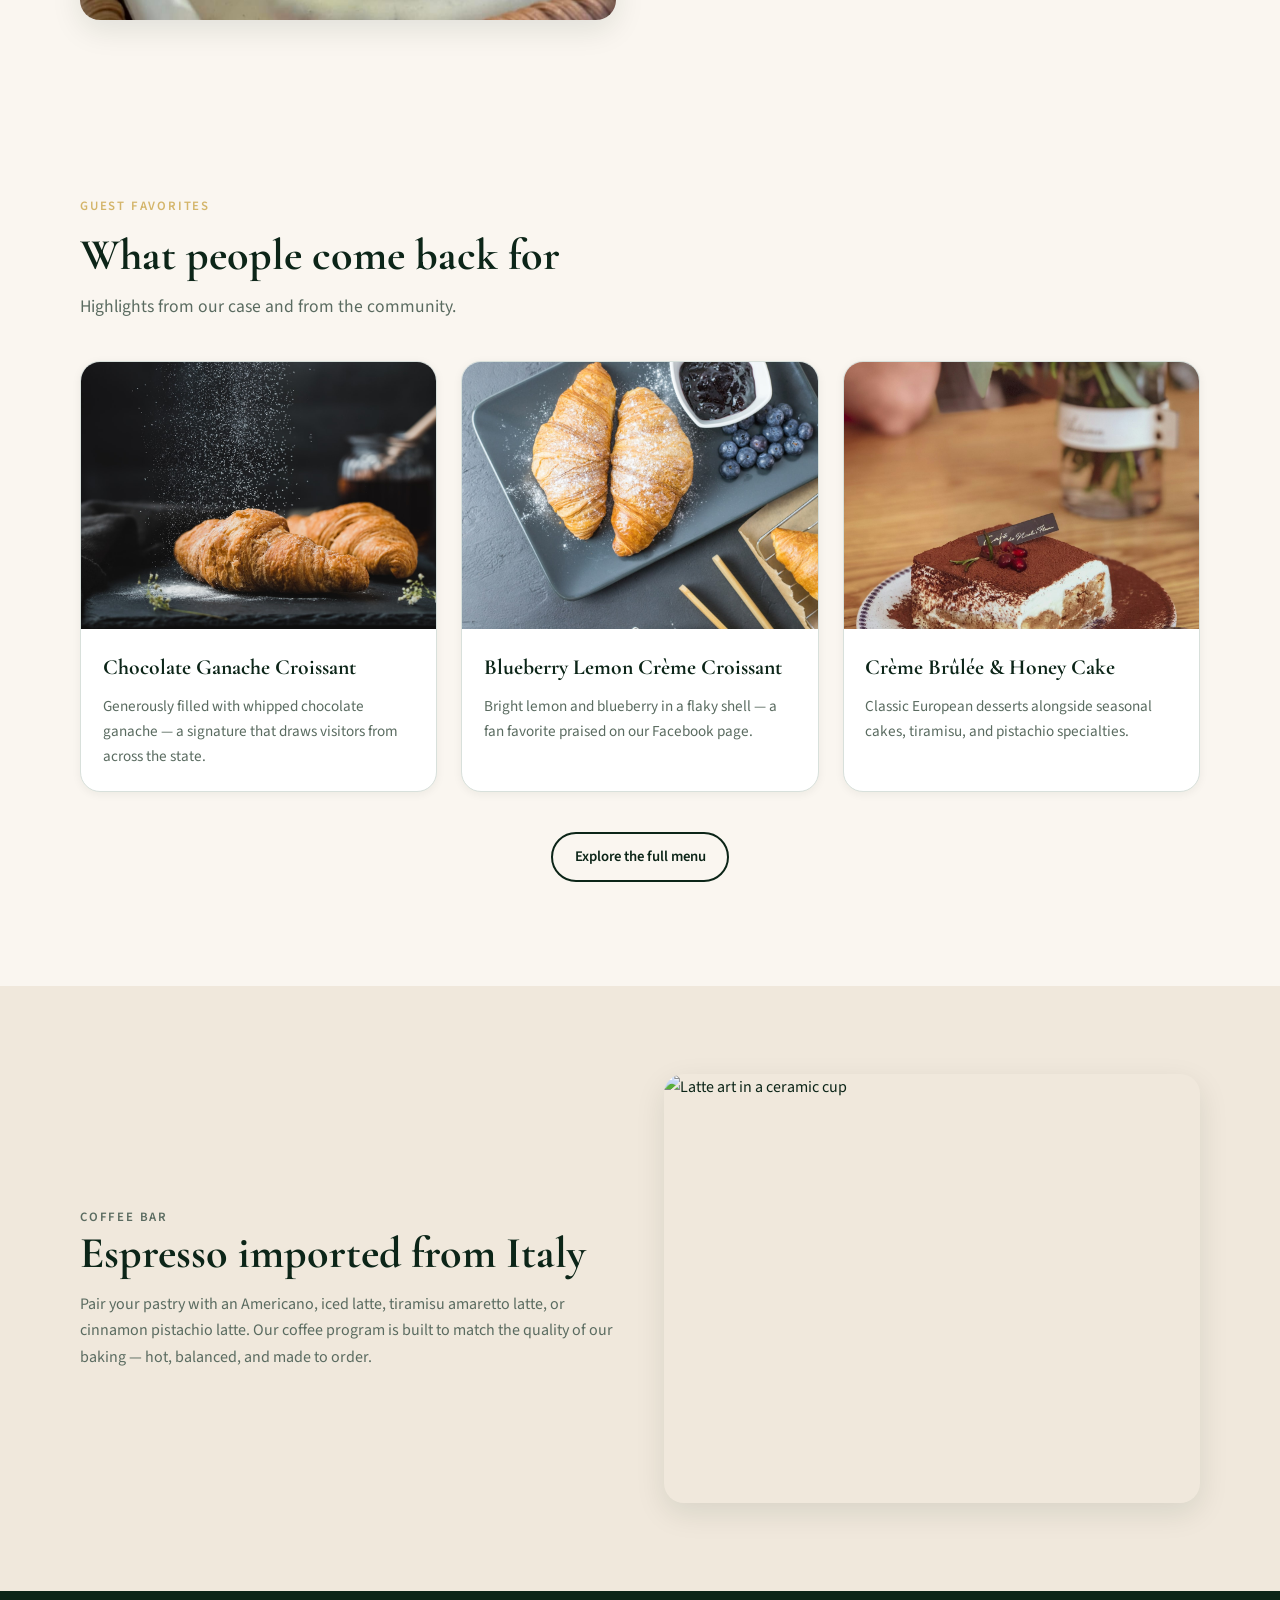
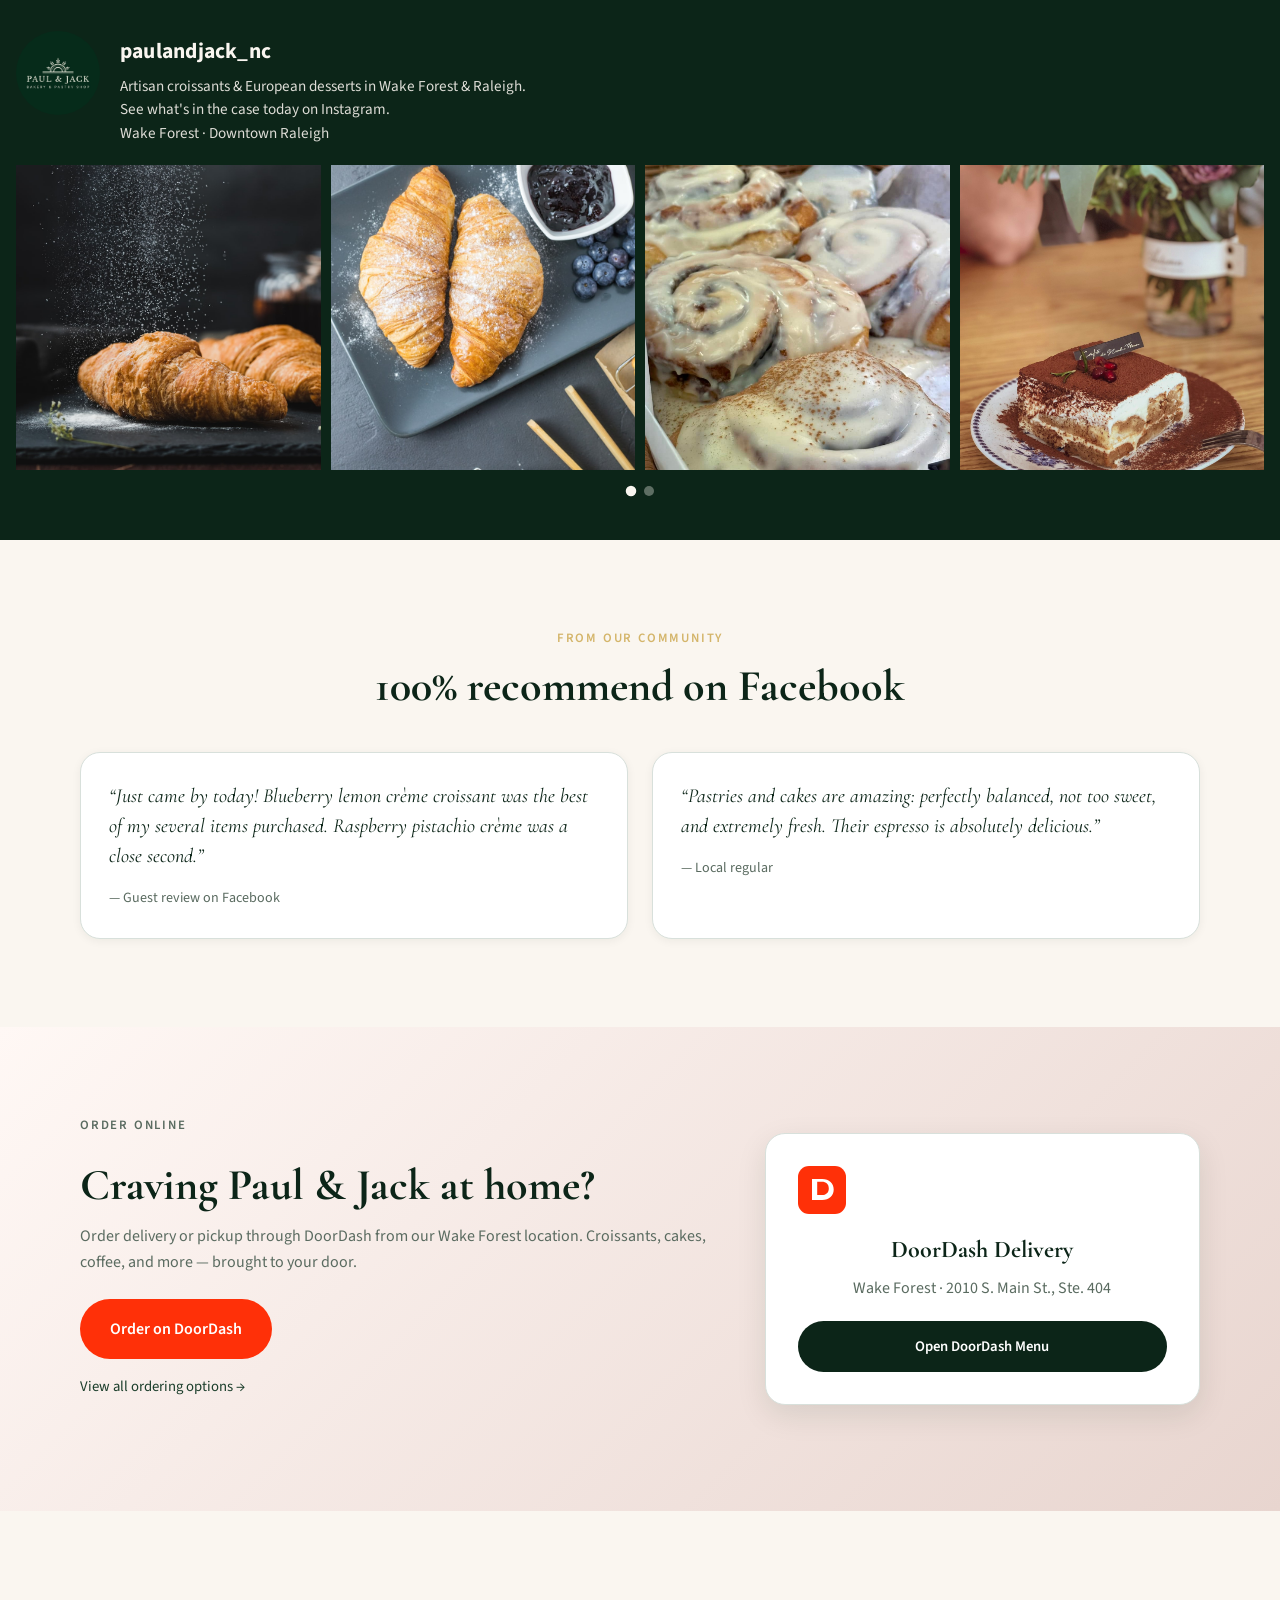
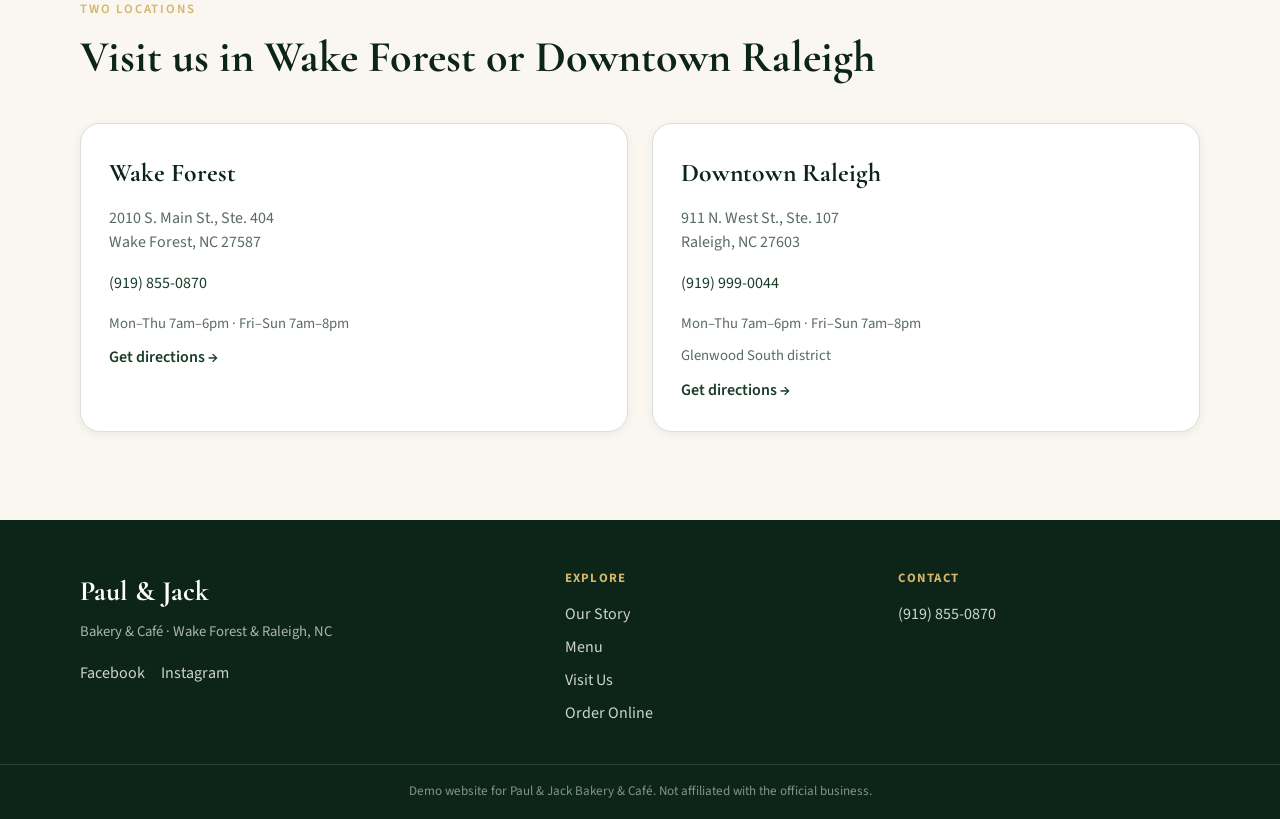
==== commit de55c03f: "feed" ====
--- a/index.html
+++ b/index.html
@@ -171,33 +171,91 @@
 
     <section class="section section-instagram" id="instagram">
       <div class="container container--wide">
-        <div class="section-header section-header--center">
-          <p class="section-eyebrow">Follow Along</p>
-          <h2>On Instagram</h2>
+        <div class="instagram-feed" id="instagram-feed">
           <a
-            class="btn btn-outline instagram-follow"
+            class="instagram-feed-header"
             href="https://www.instagram.com/paulandjack_nc/"
             target="_blank"
             rel="noopener noreferrer">
-            Follow @paulandjack_nc
+            <div class="instagram-feed-avatar-wrap">
+              <img
+                src="assets/images/greenlogo.jpg"
+                alt=""
+                class="instagram-feed-avatar"
+                width="84"
+                height="84"
+                loading="lazy">
+              <span class="instagram-feed-avatar-hover" aria-hidden="true">
+                <svg viewBox="0 0 448 512" aria-hidden="true"><path fill="currentColor" d="M224.1 141c-63.6 0-114.9 51.3-114.9 114.9s51.3 114.9 114.9 114.9S339 319.5 339 255.9 287.7 141 224.1 141zm0 189.6c-41.1 0-74.7-33.5-74.7-74.7s33.5-74.7 74.7-74.7 74.7 33.5 74.7 74.7-33.6 74.7-74.7 74.7zm146.4-194.3c0 14.9-12 26.8-26.8 26.8-14.9 0-26.8-12-26.8-26.8s12-26.8 26.8-26.8 26.8 12 26.8 26.8zm76.1 27.2c-1.7-35.9-9.9-67.7-36.2-93.9-26.2-26.2-58-34.4-93.9-36.2-37-2.1-147.9-2.1-184.9 0-35.8 1.7-67.6 9.9-93.9 36.1s-34.4 58-36.2 93.9c-2.1 37-2.1 147.9 0 184.9 1.7 35.9 9.9 67.7 36.2 93.9s58 34.4 93.9 36.2c37 2.1 147.9 2.1 184.9 0 35.9-1.7 67.7-9.9 93.9-36.2 26.2-26.2 34.4-58 36.2-93.9 2.1-37 2.1-147.8 0-184.8zM398.8 388c-7.8 19.6-22.9 34.7-42.6 42.6-29.5 11.7-99.5 9-132.1 9s-102.7 2.6-132.1-9c-19.6-7.8-34.7-22.9-42.6-42.6-11.7-29.5-9-99.5-9-132.1s-2.6-102.7 9-132.1c7.8-19.6 22.9-34.7 42.6-42.6 29.5-11.7 99.5-9 132.1-9s102.7-2.6 132.1 9c19.6 7.8 34.7 22.9 42.6 42.6 11.7 29.5 9 99.5 9 132.1s2.7 102.7-9 132.1z"/></svg>
+              </span>
+            </div>
+            <div class="instagram-feed-header-text">
+              <div class="instagram-feed-title-row">
+                <h3>paulandjack_nc</h3>
+              </div>
+              <p class="instagram-feed-bio">
+                Artisan croissants &amp; European desserts in Wake Forest &amp; Raleigh.<br>
+                See what&apos;s in the case today on Instagram.<br>
+                Wake Forest · Downtown Raleigh
+              </p>
+            </div>
           </a>
-        </div>
-        <div class="instagram-grid">
-          <a class="instagram-tile" href="https://www.instagram.com/p/DKCrbJANARp/" target="_blank" rel="noopener noreferrer" aria-label="View post on Instagram">
-            <div class="instagram-tile-embed">
-              <blockquote class="instagram-media" data-instgrm-permalink="https://www.instagram.com/p/DKCrbJANARp/" data-instgrm-version="14"></blockquote>
-            </div>
-          </a>
-          <a class="instagram-tile" href="https://www.instagram.com/p/Cx27bJALfNi/" target="_blank" rel="noopener noreferrer" aria-label="View post on Instagram">
-            <div class="instagram-tile-embed">
-              <blockquote class="instagram-media" data-instgrm-permalink="https://www.instagram.com/p/Cx27bJALfNi/" data-instgrm-version="14"></blockquote>
-            </div>
-          </a>
-          <a class="instagram-tile" href="https://www.instagram.com/p/CtRNoz7Ov0x/" target="_blank" rel="noopener noreferrer" aria-label="View post on Instagram">
-            <div class="instagram-tile-embed">
-              <blockquote class="instagram-media" data-instgrm-permalink="https://www.instagram.com/p/CtRNoz7Ov0x/" data-instgrm-version="14"></blockquote>
-            </div>
-          </a>
+
+          <div class="instagram-feed-carousel" role="region" aria-label="Instagram feed carousel">
+            <div class="instagram-feed-viewport">
+              <div class="instagram-feed-track">
+                <a class="instagram-feed-item" href="https://www.instagram.com/p/DKCrbJANARp/" target="_blank" rel="noopener noreferrer" aria-label="View post on Instagram">
+                  <img src="assets/images/featured-chocolate-croissant.jpg" alt="Chocolate ganache croissant at Paul and Jack" width="640" height="640" loading="lazy">
+                  <span class="instagram-feed-item-overlay" aria-hidden="true">
+                    <svg viewBox="0 0 448 512" aria-hidden="true"><path fill="currentColor" d="M224.1 141c-63.6 0-114.9 51.3-114.9 114.9s51.3 114.9 114.9 114.9S339 319.5 339 255.9 287.7 141 224.1 141zm0 189.6c-41.1 0-74.7-33.5-74.7-74.7s33.5-74.7 74.7-74.7 74.7 33.5 74.7 74.7-33.6 74.7-74.7 74.7zm146.4-194.3c0 14.9-12 26.8-26.8 26.8-14.9 0-26.8-12-26.8-26.8s12-26.8 26.8-26.8 26.8 12 26.8 26.8zm76.1 27.2c-1.7-35.9-9.9-67.7-36.2-93.9-26.2-26.2-58-34.4-93.9-36.2-37-2.1-147.9-2.1-184.9 0-35.8 1.7-67.6 9.9-93.9 36.1s-34.4 58-36.2 93.9c-2.1 37-2.1 147.9 0 184.9 1.7 35.9 9.9 67.7 36.2 93.9s58 34.4 93.9 36.2c37 2.1 147.9 2.1 184.9 0 35.9-1.7 67.7-9.9 93.9-36.2 26.2-26.2 34.4-58 36.2-93.9 2.1-37 2.1-147.8 0-184.8zM398.8 388c-7.8 19.6-22.9 34.7-42.6 42.6-29.5 11.7-99.5 9-132.1 9s-102.7 2.6-132.1-9c-19.6-7.8-34.7-22.9-42.6-42.6-11.7-29.5-9-99.5-9-132.1s-2.6-102.7 9-132.1c7.8-19.6 22.9-34.7 42.6-42.6 29.5-11.7 99.5-9 132.1-9s102.7-2.6 132.1 9c19.6 7.8 34.7 22.9 42.6 42.6 11.7 29.5 9 99.5 9 132.1s2.7 102.7-9 132.1z"/></svg>
+                  </span>
+                </a>
+                <a class="instagram-feed-item" href="https://www.instagram.com/p/Cx27bJALfNi/" target="_blank" rel="noopener noreferrer" aria-label="View post on Instagram">
+                  <img src="assets/images/featured-blueberry-croissant.jpg" alt="Blueberry lemon creme croissant at Paul and Jack" width="640" height="640" loading="lazy">
+                  <span class="instagram-feed-item-overlay" aria-hidden="true">
+                    <svg viewBox="0 0 448 512" aria-hidden="true"><path fill="currentColor" d="M224.1 141c-63.6 0-114.9 51.3-114.9 114.9s51.3 114.9 114.9 114.9S339 319.5 339 255.9 287.7 141 224.1 141zm0 189.6c-41.1 0-74.7-33.5-74.7-74.7s33.5-74.7 74.7-74.7 74.7 33.5 74.7 74.7-33.6 74.7-74.7 74.7zm146.4-194.3c0 14.9-12 26.8-26.8 26.8-14.9 0-26.8-12-26.8-26.8s12-26.8 26.8-26.8 26.8 12 26.8 26.8zm76.1 27.2c-1.7-35.9-9.9-67.7-36.2-93.9-26.2-26.2-58-34.4-93.9-36.2-37-2.1-147.9-2.1-184.9 0-35.8 1.7-67.6 9.9-93.9 36.1s-34.4 58-36.2 93.9c-2.1 37-2.1 147.9 0 184.9 1.7 35.9 9.9 67.7 36.2 93.9s58 34.4 93.9 36.2c37 2.1 147.9 2.1 184.9 0 35.9-1.7 67.7-9.9 93.9-36.2 26.2-26.2 34.4-58 36.2-93.9 2.1-37 2.1-147.8 0-184.8zM398.8 388c-7.8 19.6-22.9 34.7-42.6 42.6-29.5 11.7-99.5 9-132.1 9s-102.7 2.6-132.1-9c-19.6-7.8-34.7-22.9-42.6-42.6-11.7-29.5-9-99.5-9-132.1s-2.6-102.7 9-132.1c7.8-19.6 22.9-34.7 42.6-42.6 29.5-11.7 99.5-9 132.1-9s102.7-2.6 132.1 9c19.6 7.8 34.7 22.9 42.6 42.6 11.7 29.5 9 99.5 9 132.1s2.7 102.7-9 132.1z"/></svg>
+                  </span>
+                </a>
+                <a class="instagram-feed-item" href="https://www.instagram.com/p/CtRNoz7Ov0x/" target="_blank" rel="noopener noreferrer" aria-label="View post on Instagram">
+                  <img src="assets/images/cinrolls.jpg" alt="Cinnamon rolls at Paul and Jack Bakery" width="640" height="640" loading="lazy">
+                  <span class="instagram-feed-item-overlay" aria-hidden="true">
+                    <svg viewBox="0 0 448 512" aria-hidden="true"><path fill="currentColor" d="M224.1 141c-63.6 0-114.9 51.3-114.9 114.9s51.3 114.9 114.9 114.9S339 319.5 339 255.9 287.7 141 224.1 141zm0 189.6c-41.1 0-74.7-33.5-74.7-74.7s33.5-74.7 74.7-74.7 74.7 33.5 74.7 74.7-33.6 74.7-74.7 74.7zm146.4-194.3c0 14.9-12 26.8-26.8 26.8-14.9 0-26.8-12-26.8-26.8s12-26.8 26.8-26.8 26.8 12 26.8 26.8zm76.1 27.2c-1.7-35.9-9.9-67.7-36.2-93.9-26.2-26.2-58-34.4-93.9-36.2-37-2.1-147.9-2.1-184.9 0-35.8 1.7-67.6 9.9-93.9 36.1s-34.4 58-36.2 93.9c-2.1 37-2.1 147.9 0 184.9 1.7 35.9 9.9 67.7 36.2 93.9s58 34.4 93.9 36.2c37 2.1 147.9 2.1 184.9 0 35.9-1.7 67.7-9.9 93.9-36.2 26.2-26.2 34.4-58 36.2-93.9 2.1-37 2.1-147.8 0-184.8zM398.8 388c-7.8 19.6-22.9 34.7-42.6 42.6-29.5 11.7-99.5 9-132.1 9s-102.7 2.6-132.1-9c-19.6-7.8-34.7-22.9-42.6-42.6-11.7-29.5-9-99.5-9-132.1s-2.6-102.7 9-132.1c7.8-19.6 22.9-34.7 42.6-42.6 29.5-11.7 99.5-9 132.1-9s102.7-2.6 132.1 9c19.6 7.8 34.7 22.9 42.6 42.6 11.7 29.5 9 99.5 9 132.1s2.7 102.7-9 132.1z"/></svg>
+                  </span>
+                </a>
+                <a class="instagram-feed-item" href="https://www.instagram.com/p/DKCrbJANARp/" target="_blank" rel="noopener noreferrer" aria-label="View post on Instagram">
+                  <img src="assets/images/featured-dessert.jpg" alt="European desserts at Paul and Jack" width="640" height="640" loading="lazy">
+                  <span class="instagram-feed-item-overlay" aria-hidden="true">
+                    <svg viewBox="0 0 448 512" aria-hidden="true"><path fill="currentColor" d="M224.1 141c-63.6 0-114.9 51.3-114.9 114.9s51.3 114.9 114.9 114.9S339 319.5 339 255.9 287.7 141 224.1 141zm0 189.6c-41.1 0-74.7-33.5-74.7-74.7s33.5-74.7 74.7-74.7 74.7 33.5 74.7 74.7-33.6 74.7-74.7 74.7zm146.4-194.3c0 14.9-12 26.8-26.8 26.8-14.9 0-26.8-12-26.8-26.8s12-26.8 26.8-26.8 26.8 12 26.8 26.8zm76.1 27.2c-1.7-35.9-9.9-67.7-36.2-93.9-26.2-26.2-58-34.4-93.9-36.2-37-2.1-147.9-2.1-184.9 0-35.8 1.7-67.6 9.9-93.9 36.1s-34.4 58-36.2 93.9c-2.1 37-2.1 147.9 0 184.9 1.7 35.9 9.9 67.7 36.2 93.9s58 34.4 93.9 36.2c37 2.1 147.9 2.1 184.9 0 35.9-1.7 67.7-9.9 93.9-36.2 26.2-26.2 34.4-58 36.2-93.9 2.1-37 2.1-147.8 0-184.8zM398.8 388c-7.8 19.6-22.9 34.7-42.6 42.6-29.5 11.7-99.5 9-132.1 9s-102.7 2.6-132.1-9c-19.6-7.8-34.7-22.9-42.6-42.6-11.7-29.5-9-99.5-9-132.1s-2.6-102.7 9-132.1c7.8-19.6 22.9-34.7 42.6-42.6 29.5-11.7 99.5-9 132.1-9s102.7-2.6 132.1 9c19.6 7.8 34.7 22.9 42.6 42.6 11.7 29.5 9 99.5 9 132.1s2.7 102.7-9 132.1z"/></svg>
+                  </span>
+                </a>
+                <a class="instagram-feed-item" href="https://www.instagram.com/paulandjack_nc/" target="_blank" rel="noopener noreferrer" aria-label="View post on Instagram">
+                  <img src="assets/images/ownerphoto.png" alt="Jacques, pastry chef at Paul and Jack" width="640" height="640" loading="lazy">
+                  <span class="instagram-feed-item-overlay" aria-hidden="true">
+                    <svg viewBox="0 0 448 512" aria-hidden="true"><path fill="currentColor" d="M224.1 141c-63.6 0-114.9 51.3-114.9 114.9s51.3 114.9 114.9 114.9S339 319.5 339 255.9 287.7 141 224.1 141zm0 189.6c-41.1 0-74.7-33.5-74.7-74.7s33.5-74.7 74.7-74.7 74.7 33.5 74.7 74.7-33.6 74.7-74.7 74.7zm146.4-194.3c0 14.9-12 26.8-26.8 26.8-14.9 0-26.8-12-26.8-26.8s12-26.8 26.8-26.8 26.8 12 26.8 26.8zm76.1 27.2c-1.7-35.9-9.9-67.7-36.2-93.9-26.2-26.2-58-34.4-93.9-36.2-37-2.1-147.9-2.1-184.9 0-35.8 1.7-67.6 9.9-93.9 36.1s-34.4 58-36.2 93.9c-2.1 37-2.1 147.9 0 184.9 1.7 35.9 9.9 67.7 36.2 93.9s58 34.4 93.9 36.2c37 2.1 147.9 2.1 184.9 0 35.9-1.7 67.7-9.9 93.9-36.2 26.2-26.2 34.4-58 36.2-93.9 2.1-37 2.1-147.8 0-184.8zM398.8 388c-7.8 19.6-22.9 34.7-42.6 42.6-29.5 11.7-99.5 9-132.1 9s-102.7 2.6-132.1-9c-19.6-7.8-34.7-22.9-42.6-42.6-11.7-29.5-9-99.5-9-132.1s-2.6-102.7 9-132.1c7.8-19.6 22.9-34.7 42.6-42.6 29.5-11.7 99.5-9 132.1-9s102.7-2.6 132.1 9c19.6 7.8 34.7 22.9 42.6 42.6 11.7 29.5 9 99.5 9 132.1s2.7 102.7-9 132.1z"/></svg>
+                  </span>
+                </a>
+                <a class="instagram-feed-item" href="https://www.instagram.com/p/Cx27bJALfNi/" target="_blank" rel="noopener noreferrer" aria-label="View post on Instagram">
+                  <img src="assets/images/greenheader.png" alt="Paul and Jack Bakery" width="640" height="640" loading="lazy">
+                  <span class="instagram-feed-item-overlay" aria-hidden="true">
+                    <svg viewBox="0 0 448 512" aria-hidden="true"><path fill="currentColor" d="M224.1 141c-63.6 0-114.9 51.3-114.9 114.9s51.3 114.9 114.9 114.9S339 319.5 339 255.9 287.7 141 224.1 141zm0 189.6c-41.1 0-74.7-33.5-74.7-74.7s33.5-74.7 74.7-74.7 74.7 33.5 74.7 74.7-33.6 74.7-74.7 74.7zm146.4-194.3c0 14.9-12 26.8-26.8 26.8-14.9 0-26.8-12-26.8-26.8s12-26.8 26.8-26.8 26.8 12 26.8 26.8zm76.1 27.2c-1.7-35.9-9.9-67.7-36.2-93.9-26.2-26.2-58-34.4-93.9-36.2-37-2.1-147.9-2.1-184.9 0-35.8 1.7-67.6 9.9-93.9 36.1s-34.4 58-36.2 93.9c-2.1 37-2.1 147.9 0 184.9 1.7 35.9 9.9 67.7 36.2 93.9s58 34.4 93.9 36.2c37 2.1 147.9 2.1 184.9 0 35.9-1.7 67.7-9.9 93.9-36.2 26.2-26.2 34.4-58 36.2-93.9 2.1-37 2.1-147.8 0-184.8zM398.8 388c-7.8 19.6-22.9 34.7-42.6 42.6-29.5 11.7-99.5 9-132.1 9s-102.7 2.6-132.1-9c-19.6-7.8-34.7-22.9-42.6-42.6-11.7-29.5-9-99.5-9-132.1s-2.6-102.7 9-132.1c7.8-19.6 22.9-34.7 42.6-42.6 29.5-11.7 99.5-9 132.1-9s102.7-2.6 132.1 9c19.6 7.8 34.7 22.9 42.6 42.6 11.7 29.5 9 99.5 9 132.1s2.7 102.7-9 132.1z"/></svg>
+                  </span>
+                </a>
+                <a class="instagram-feed-item" href="https://www.instagram.com/p/CtRNoz7Ov0x/" target="_blank" rel="noopener noreferrer" aria-label="View post on Instagram">
+                  <img src="assets/images/featured-chocolate-croissant.jpg" alt="Fresh pastries at Paul and Jack" width="640" height="640" loading="lazy">
+                  <span class="instagram-feed-item-overlay" aria-hidden="true">
+                    <svg viewBox="0 0 448 512" aria-hidden="true"><path fill="currentColor" d="M224.1 141c-63.6 0-114.9 51.3-114.9 114.9s51.3 114.9 114.9 114.9S339 319.5 339 255.9 287.7 141 224.1 141zm0 189.6c-41.1 0-74.7-33.5-74.7-74.7s33.5-74.7 74.7-74.7 74.7 33.5 74.7 74.7-33.6 74.7-74.7 74.7zm146.4-194.3c0 14.9-12 26.8-26.8 26.8-14.9 0-26.8-12-26.8-26.8s12-26.8 26.8-26.8 26.8 12 26.8 26.8zm76.1 27.2c-1.7-35.9-9.9-67.7-36.2-93.9-26.2-26.2-58-34.4-93.9-36.2-37-2.1-147.9-2.1-184.9 0-35.8 1.7-67.6 9.9-93.9 36.1s-34.4 58-36.2 93.9c-2.1 37-2.1 147.9 0 184.9 1.7 35.9 9.9 67.7 36.2 93.9s58 34.4 93.9 36.2c37 2.1 147.9 2.1 184.9 0 35.9-1.7 67.7-9.9 93.9-36.2 26.2-26.2 34.4-58 36.2-93.9 2.1-37 2.1-147.8 0-184.8zM398.8 388c-7.8 19.6-22.9 34.7-42.6 42.6-29.5 11.7-99.5 9-132.1 9s-102.7 2.6-132.1-9c-19.6-7.8-34.7-22.9-42.6-42.6-11.7-29.5-9-99.5-9-132.1s-2.6-102.7 9-132.1c7.8-19.6 22.9-34.7 42.6-42.6 29.5-11.7 99.5-9 132.1-9s102.7-2.6 132.1 9c19.6 7.8 34.7 22.9 42.6 42.6 11.7 29.5 9 99.5 9 132.1s2.7 102.7-9 132.1z"/></svg>
+                  </span>
+                </a>
+                <a class="instagram-feed-item" href="https://www.instagram.com/p/DKCrbJANARp/" target="_blank" rel="noopener noreferrer" aria-label="View post on Instagram">
+                  <img src="assets/images/featured-blueberry-croissant.jpg" alt="Croissants at Paul and Jack Bakery" width="640" height="640" loading="lazy">
+                  <span class="instagram-feed-item-overlay" aria-hidden="true">
+                    <svg viewBox="0 0 448 512" aria-hidden="true"><path fill="currentColor" d="M224.1 141c-63.6 0-114.9 51.3-114.9 114.9s51.3 114.9 114.9 114.9S339 319.5 339 255.9 287.7 141 224.1 141zm0 189.6c-41.1 0-74.7-33.5-74.7-74.7s33.5-74.7 74.7-74.7 74.7 33.5 74.7 74.7-33.6 74.7-74.7 74.7zm146.4-194.3c0 14.9-12 26.8-26.8 26.8-14.9 0-26.8-12-26.8-26.8s12-26.8 26.8-26.8 26.8 12 26.8 26.8zm76.1 27.2c-1.7-35.9-9.9-67.7-36.2-93.9-26.2-26.2-58-34.4-93.9-36.2-37-2.1-147.9-2.1-184.9 0-35.8 1.7-67.6 9.9-93.9 36.1s-34.4 58-36.2 93.9c-2.1 37-2.1 147.9 0 184.9 1.7 35.9 9.9 67.7 36.2 93.9s58 34.4 93.9 36.2c37 2.1 147.9 2.1 184.9 0 35.9-1.7 67.7-9.9 93.9-36.2 26.2-26.2 34.4-58 36.2-93.9 2.1-37 2.1-147.8 0-184.8zM398.8 388c-7.8 19.6-22.9 34.7-42.6 42.6-29.5 11.7-99.5 9-132.1 9s-102.7 2.6-132.1-9c-19.6-7.8-34.7-22.9-42.6-42.6-11.7-29.5-9-99.5-9-132.1s-2.6-102.7 9-132.1c7.8-19.6 22.9-34.7 42.6-42.6 29.5-11.7 99.5-9 132.1-9s102.7-2.6 132.1 9c19.6 7.8 34.7 22.9 42.6 42.6 11.7 29.5 9 99.5 9 132.1s2.7 102.7-9 132.1z"/></svg>
+                  </span>
+                </a>
+              </div>
+            </div>
+            <div class="instagram-feed-dots" aria-label="Carousel pagination"></div>
+          </div>
         </div>
       </div>
     </section>
@@ -317,6 +375,6 @@
   </footer>
 
   <script src="js/main.js"></script>
-  <script async src="https://www.instagram.com/embed.js"></script>
+  <script src="js/instagram-feed.js"></script>
 </body>
 </html>
--- a/css/styles.css
+++ b/css/styles.css
@@ -877,68 +877,171 @@
   margin-bottom: 0.35rem;
 }
 
-/* Instagram */
+/* Instagram feed widget */
 .section-instagram {
-  background: var(--color-cream-dark);
-}
-
-.instagram-follow {
-  margin-bottom: 1.75rem;
-}
-
-.instagram-grid {
-  display: grid;
-  grid-template-columns: repeat(3, minmax(0, 1fr));
-  gap: 1rem;
-}
-
-.instagram-tile {
+  background: var(--color-espresso);
+  padding-top: 2.5rem;
+  padding-bottom: 2.75rem;
+  color: var(--color-cream);
+}
+
+.instagram-feed {
+  width: 100%;
+}
+
+.instagram-feed-header {
+  display: flex;
+  align-items: flex-start;
+  gap: 1.25rem;
+  margin-bottom: 1.25rem;
+  text-decoration: none;
+  color: inherit;
+}
+
+.instagram-feed-header:hover .instagram-feed-avatar-hover {
+  opacity: 1;
+}
+
+.instagram-feed-avatar-wrap {
   position: relative;
+  flex-shrink: 0;
+  width: 84px;
+  height: 84px;
+}
+
+.instagram-feed-avatar {
+  width: 84px;
+  height: 84px;
+  border-radius: 50%;
+  object-fit: cover;
   display: block;
+}
+
+.instagram-feed-avatar-hover {
+  position: absolute;
+  inset: 0;
+  display: flex;
+  align-items: center;
+  justify-content: center;
+  border-radius: 50%;
+  background: rgba(12, 37, 24, 0.55);
+  color: var(--color-white);
+  opacity: 0;
+  transition: opacity var(--transition);
+}
+
+.instagram-feed-avatar-hover svg {
+  width: 1.75rem;
+  height: 1.75rem;
+}
+
+.instagram-feed-header-text {
+  min-width: 0;
+  padding-top: 0.15rem;
+}
+
+.instagram-feed-title-row h3 {
+  margin: 0 0 0.35rem;
+  font-family: var(--font-body);
+  font-size: 1.35rem;
+  font-weight: 700;
+  color: var(--color-cream);
+  letter-spacing: 0.01em;
+}
+
+.instagram-feed-bio {
+  margin: 0;
+  font-size: 0.95rem;
+  line-height: 1.55;
+  color: rgba(250, 246, 240, 0.88);
+}
+
+.instagram-feed-carousel {
+  margin-top: 0.25rem;
+}
+
+.instagram-feed-viewport {
+  overflow: hidden;
+}
+
+.instagram-feed-track {
+  display: flex;
+  gap: 10px;
+  transition: transform 0.35s ease;
+  will-change: transform;
+}
+
+.instagram-feed-item {
+  position: relative;
+  flex: 0 0 auto;
   aspect-ratio: 1;
   overflow: hidden;
-  border-radius: var(--radius-lg);
-  box-shadow: var(--shadow-sm);
-  background: #111;
-  transition: transform var(--transition), box-shadow var(--transition);
-}
-
-.instagram-tile:hover {
-  transform: translateY(-3px);
-  box-shadow: var(--shadow-md);
-}
-
-.instagram-tile-embed {
+  background: var(--color-cream-dark);
+  text-decoration: none;
+}
+
+.instagram-feed-item img {
+  width: 100%;
+  height: 100%;
+  object-fit: cover;
+  display: block;
+  transition: transform 0.35s ease;
+}
+
+.instagram-feed-item-overlay {
   position: absolute;
   inset: 0;
-  overflow: hidden;
-}
-
-.instagram-tile .instagram-media {
-  position: absolute !important;
-  top: 0 !important;
-  left: 50% !important;
-  transform: translateX(-50%) !important;
-  width: 100% !important;
-  min-width: 100% !important;
-  max-width: none !important;
-  height: 100% !important;
-  margin: 0 !important;
-  padding: 0 !important;
-  border: 0 !important;
-  background: transparent !important;
-  box-shadow: none !important;
-}
-
-.instagram-tile iframe {
-  position: absolute !important;
-  top: -58px !important;
-  left: 0 !important;
-  width: 100% !important;
-  min-width: 100% !important;
-  height: calc(100% + 120px) !important;
-  border: 0 !important;
-  pointer-events: none !important;
+  display: flex;
+  align-items: center;
+  justify-content: center;
+  background: rgba(12, 37, 24, 0.82);
+  color: var(--color-white);
+  opacity: 0;
+  transition: opacity var(--transition);
+}
+
+.instagram-feed-item-overlay svg {
+  width: 1.75rem;
+  height: 1.75rem;
+}
+
+.instagram-feed-item:hover img,
+.instagram-feed-item:focus-visible img {
+  transform: scale(1.04);
+}
+
+.instagram-feed-item:hover .instagram-feed-item-overlay,
+.instagram-feed-item:focus-visible .instagram-feed-item-overlay {
+  opacity: 1;
+}
+
+.instagram-feed-dots {
+  display: flex;
+  justify-content: center;
+  gap: 0.45rem;
+  margin-top: 1rem;
+  padding: 0;
+}
+
+.instagram-feed-dot {
+  width: 10px;
+  height: 10px;
+  padding: 0;
+  border: 0;
+  border-radius: 50%;
+  background: rgba(250, 246, 240, 0.35);
+  cursor: pointer;
+  transition: background var(--transition), transform var(--transition);
+}
+
+.instagram-feed-dot.is-active {
+  background: var(--color-cream);
+  transform: scale(1.05);
+}
+
+.instagram-feed-dot:focus-visible {
+  outline: 2px solid var(--color-gold);
+  outline-offset: 2px;
 }
 
 /* About page */
@@ -1175,10 +1278,6 @@
     grid-template-columns: 1fr;
   }
 
-  .instagram-grid {
-    grid-template-columns: repeat(2, minmax(0, 1fr));
-  }
-
   .footer-grid {
     grid-template-columns: 1fr;
   }
@@ -1202,7 +1301,8 @@
     flex-direction: column;
   }
 
-  .instagram-grid {
-    grid-template-columns: 1fr;
-  }
-}
+  .instagram-feed-header {
+    flex-direction: column;
+    align-items: flex-start;
+  }
+}
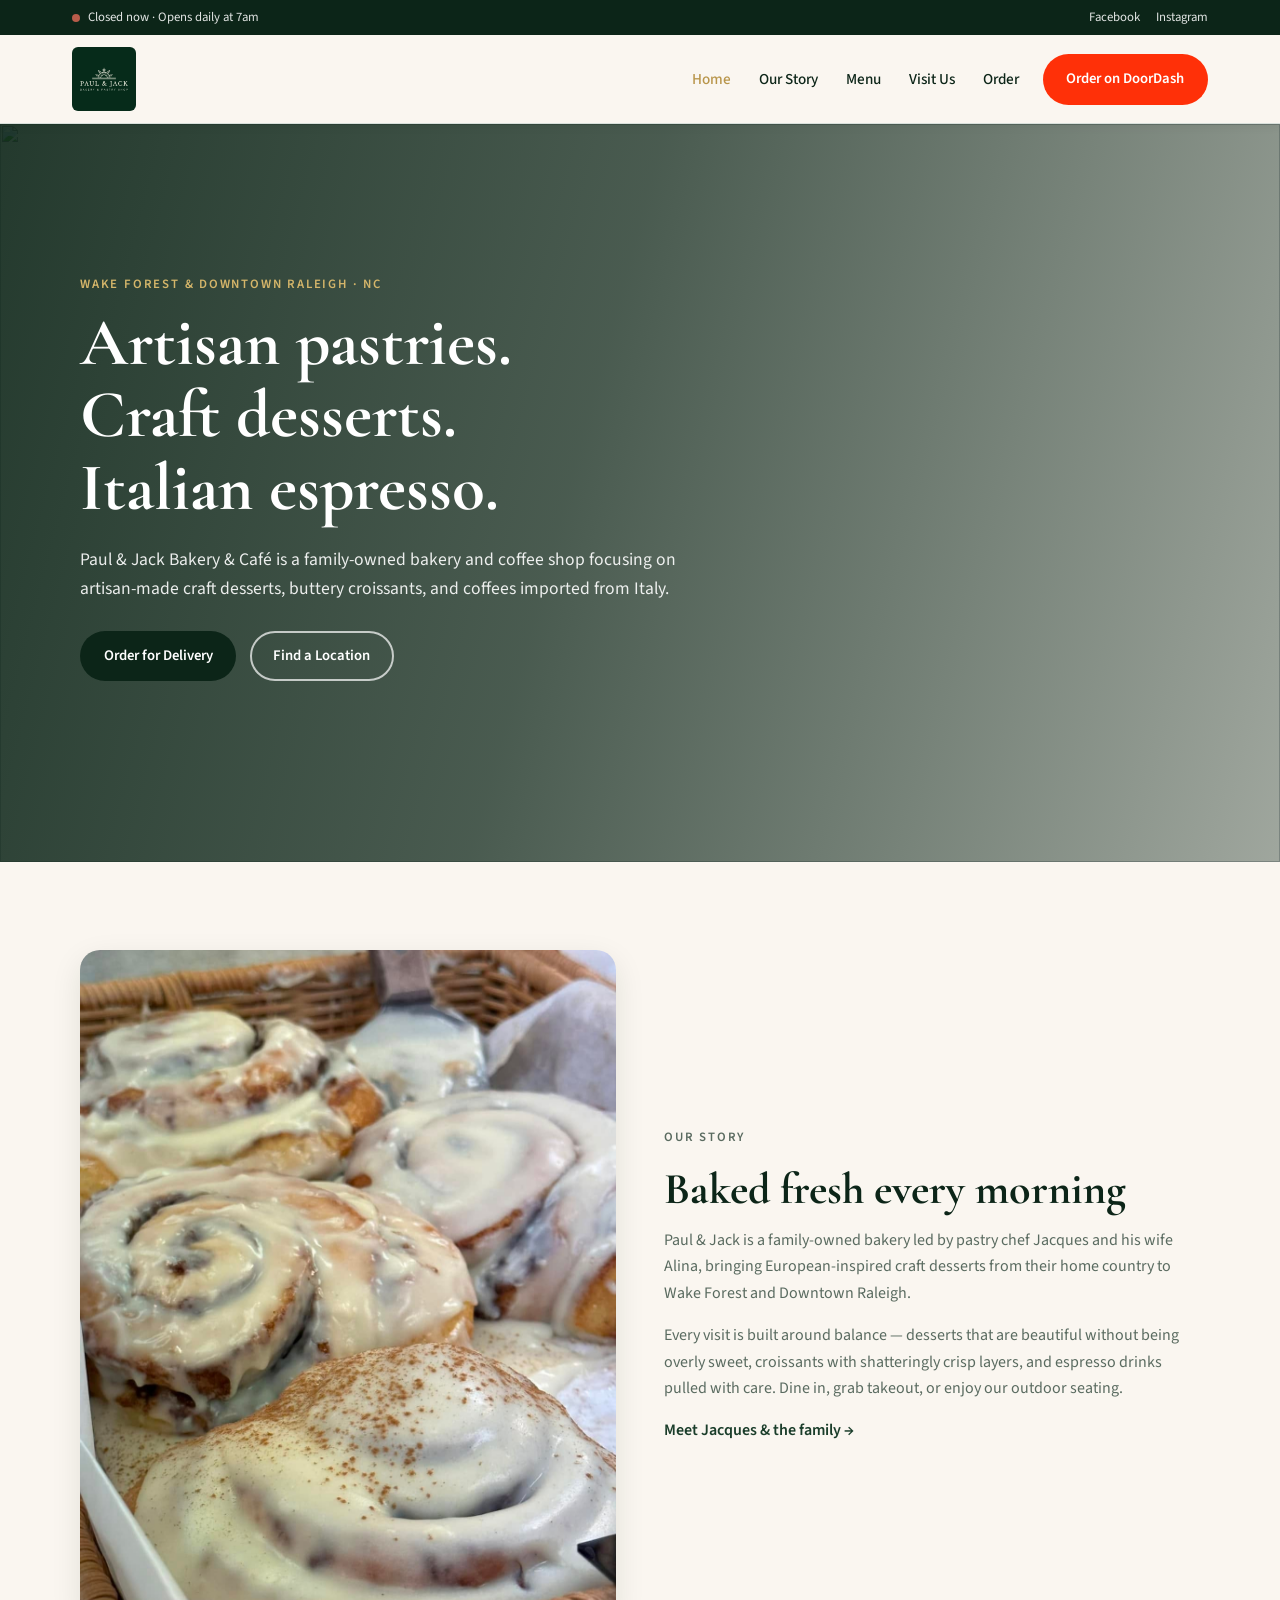
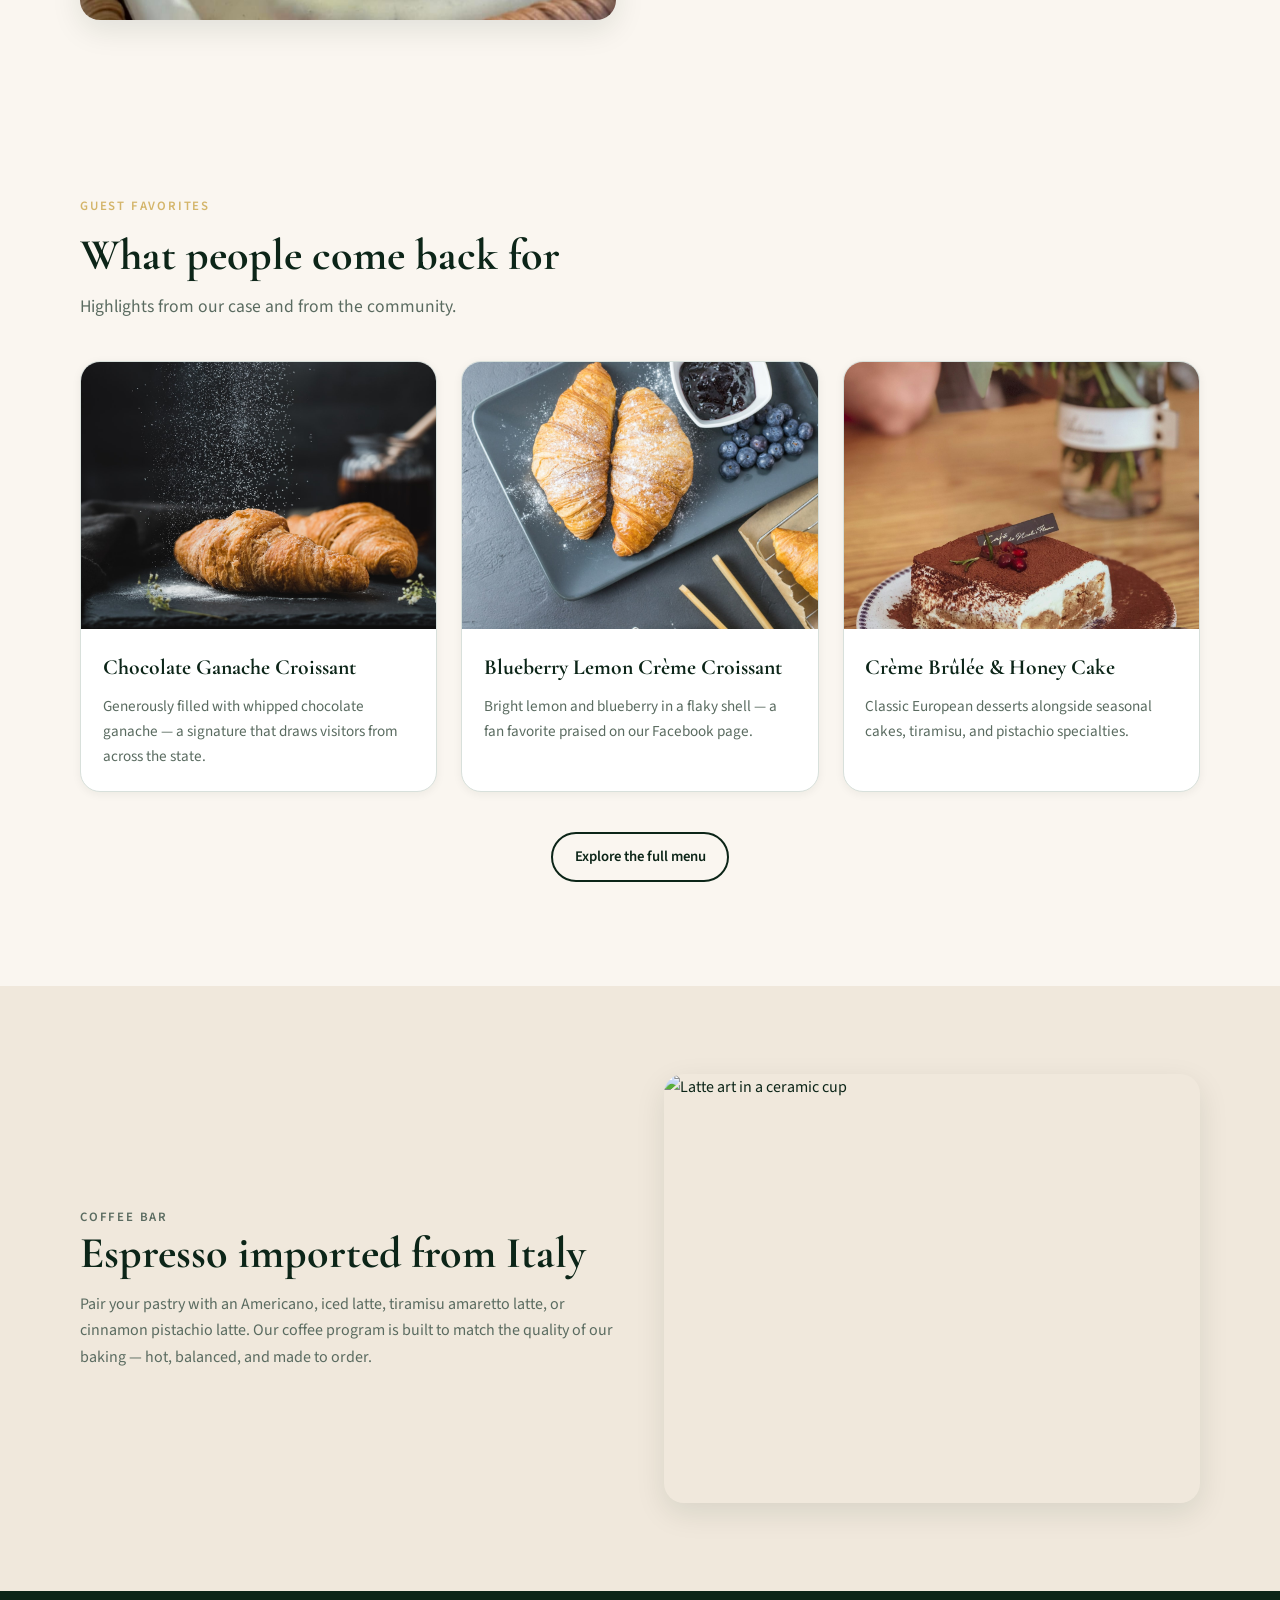
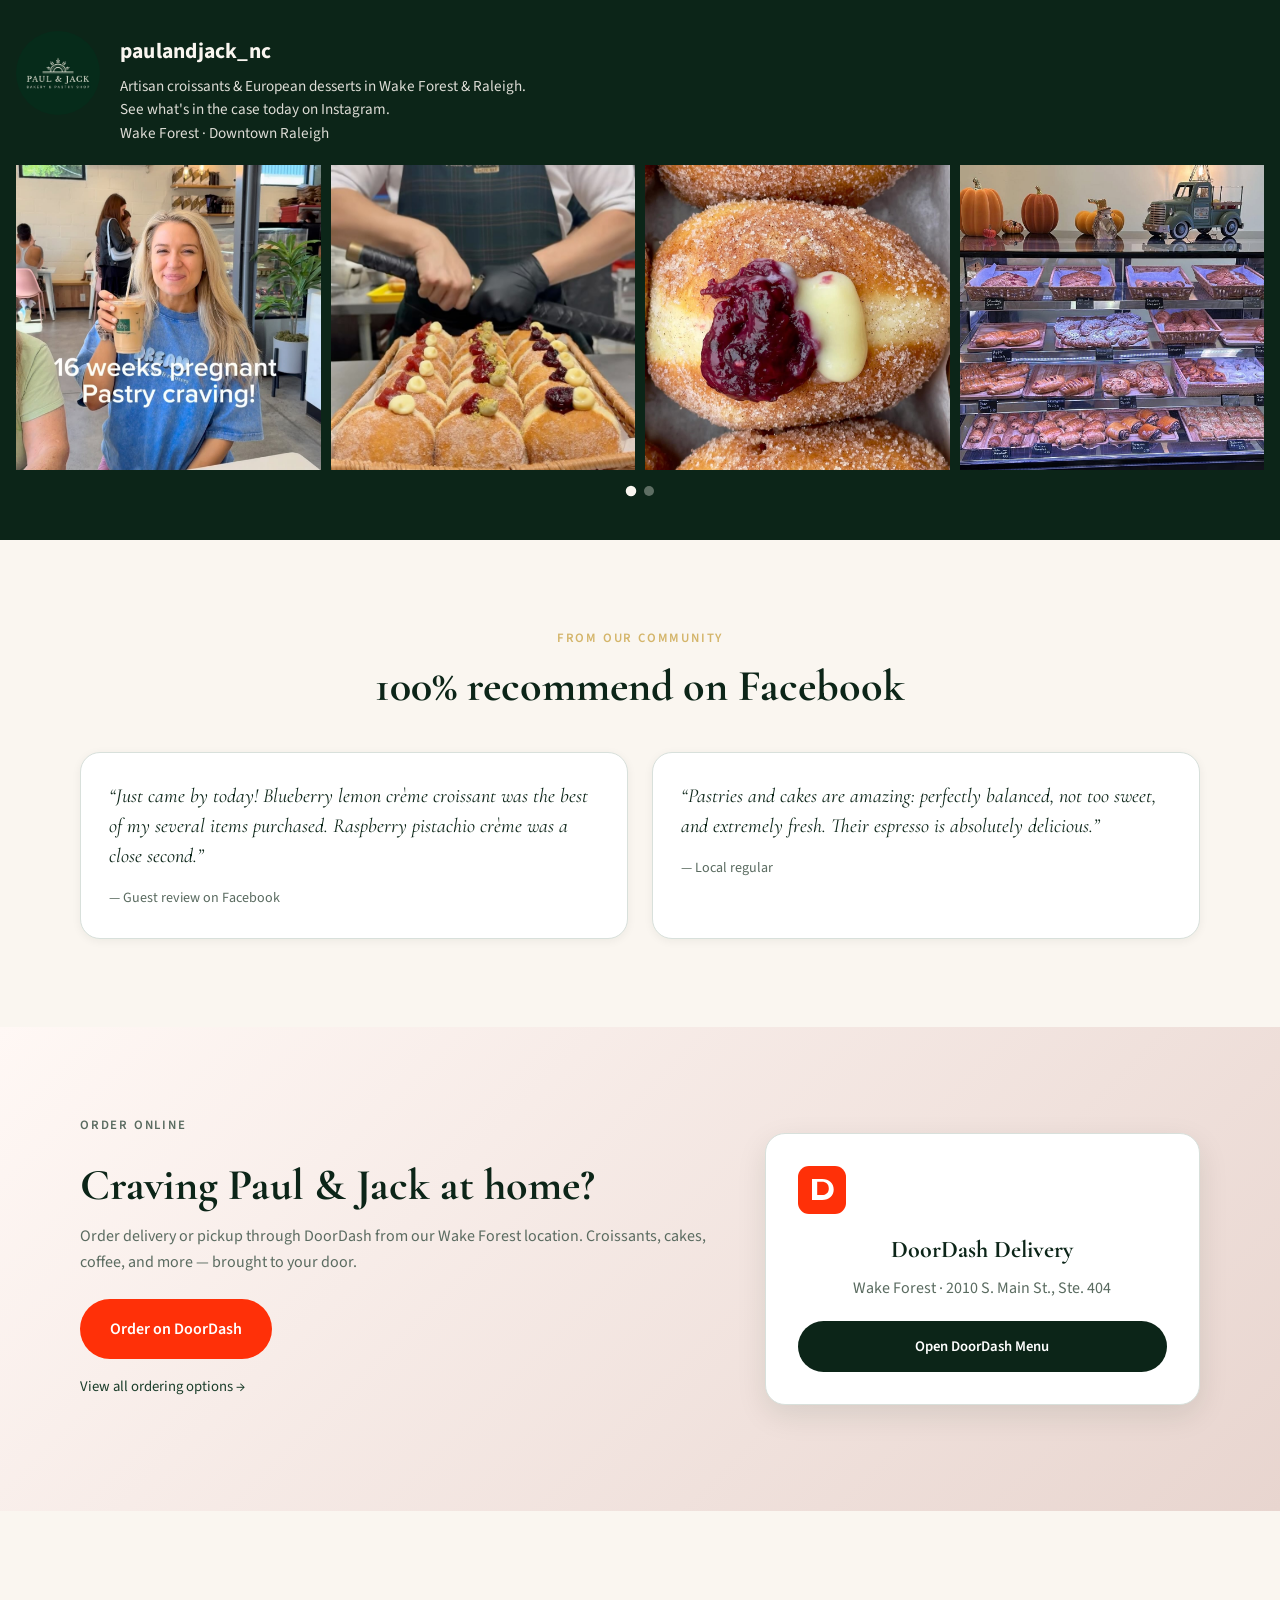
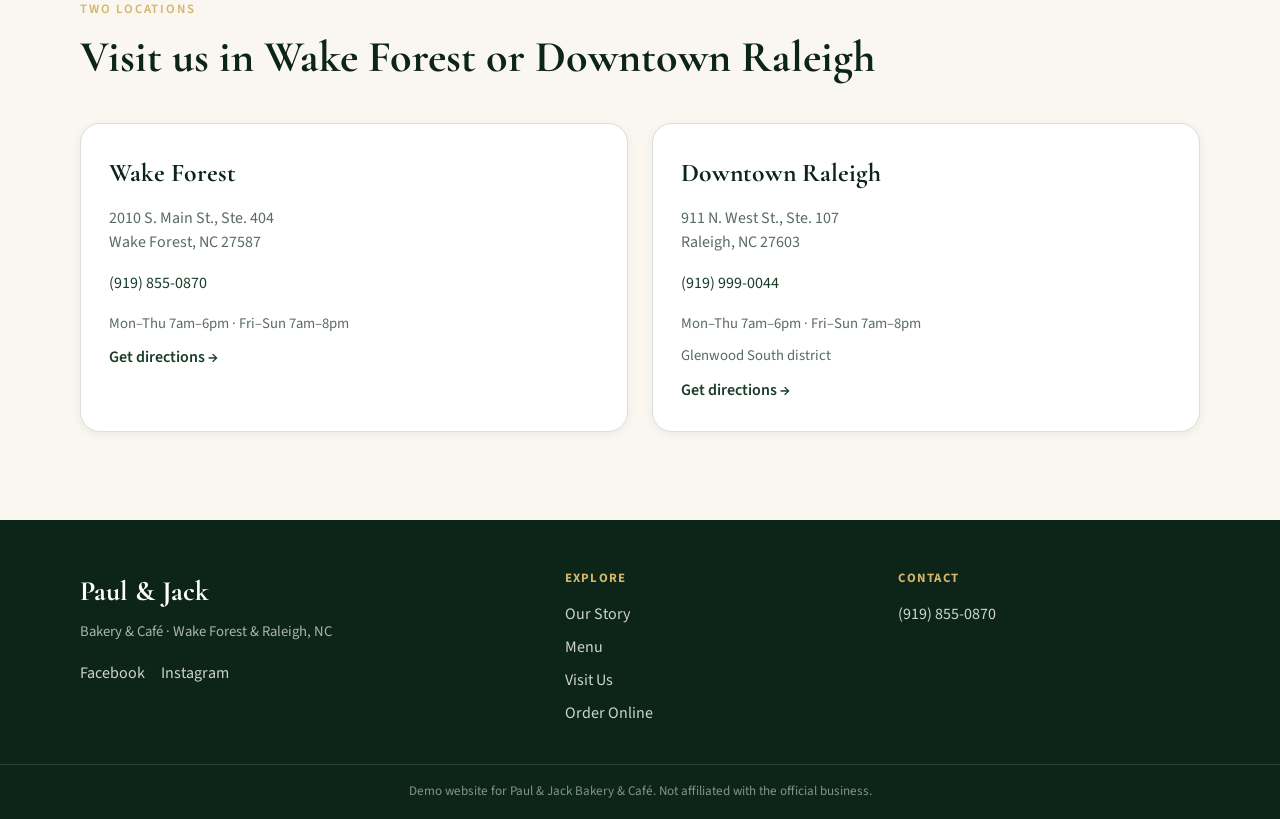
==== commit 1834c7ce: "insta feed" ====
--- a/index.html
+++ b/index.html
@@ -205,49 +205,37 @@
             <div class="instagram-feed-viewport">
               <div class="instagram-feed-track">
                 <a class="instagram-feed-item" href="https://www.instagram.com/p/DKCrbJANARp/" target="_blank" rel="noopener noreferrer" aria-label="View post on Instagram">
-                  <img src="assets/images/featured-chocolate-croissant.jpg" alt="Chocolate ganache croissant at Paul and Jack" width="640" height="640" loading="lazy">
+                  <img src="assets/images/instagram/DKCrbJANARp.jpg" alt="Pastries from Paul and Jack on Instagram" width="640" height="640" loading="lazy">
+                  <span class="instagram-feed-item-overlay" aria-hidden="true">
+                    <svg viewBox="0 0 448 512" aria-hidden="true"><path fill="currentColor" d="M224.1 141c-63.6 0-114.9 51.3-114.9 114.9s51.3 114.9 114.9 114.9S339 319.5 339 255.9 287.7 141 224.1 141zm0 189.6c-41.1 0-74.7-33.5-74.7-74.7s33.5-74.7 74.7-74.7 74.7 33.5 74.7 74.7-33.6 74.7-74.7 74.7zm146.4-194.3c0 14.9-12 26.8-26.8 26.8-14.9 0-26.8-12-26.8-26.8s12-26.8 26.8-26.8 26.8 12 26.8 26.8zm76.1 27.2c-1.7-35.9-9.9-67.7-36.2-93.9-26.2-26.2-58-34.4-93.9-36.2-37-2.1-147.9-2.1-184.9 0-35.8 1.7-67.6 9.9-93.9 36.1s-34.4 58-36.2 93.9c-2.1 37-2.1 147.9 0 184.9 1.7 35.9 9.9 67.7 36.2 93.9s58 34.4 93.9 36.2c37 2.1 147.9 2.1 184.9 0 35.9-1.7 67.7-9.9 93.9-36.2 26.2-26.2 34.4-58 36.2-93.9 2.1-37 2.1-147.8 0-184.8zM398.8 388c-7.8 19.6-22.9 34.7-42.6 42.6-29.5 11.7-99.5 9-132.1 9s-102.7 2.6-132.1-9c-19.6-7.8-34.7-22.9-42.6-42.6-11.7-29.5-9-99.5-9-132.1s-2.6-102.7 9-132.1c7.8-19.6 22.9-34.7 42.6-42.6 29.5-11.7 99.5-9 132.1-9s102.7-2.6 132.1 9c19.6 7.8 34.7 22.9 42.6 42.6 11.7 29.5 9 99.5 9 132.1s2.7 102.7-9 132.1z"/></svg>
+                  </span>
+                </a>
+                <a class="instagram-feed-item" href="https://www.instagram.com/p/DEnnTJKPS_n/" target="_blank" rel="noopener noreferrer" aria-label="View post on Instagram">
+                  <img src="assets/images/instagram/DEnnTJKPS_n.jpg" alt="Bomboloni at Paul and Jack on Instagram" width="640" height="640" loading="lazy">
+                  <span class="instagram-feed-item-overlay" aria-hidden="true">
+                    <svg viewBox="0 0 448 512" aria-hidden="true"><path fill="currentColor" d="M224.1 141c-63.6 0-114.9 51.3-114.9 114.9s51.3 114.9 114.9 114.9S339 319.5 339 255.9 287.7 141 224.1 141zm0 189.6c-41.1 0-74.7-33.5-74.7-74.7s33.5-74.7 74.7-74.7 74.7 33.5 74.7 74.7-33.6 74.7-74.7 74.7zm146.4-194.3c0 14.9-12 26.8-26.8 26.8-14.9 0-26.8-12-26.8-26.8s12-26.8 26.8-26.8 26.8 12 26.8 26.8zm76.1 27.2c-1.7-35.9-9.9-67.7-36.2-93.9-26.2-26.2-58-34.4-93.9-36.2-37-2.1-147.9-2.1-184.9 0-35.8 1.7-67.6 9.9-93.9 36.1s-34.4 58-36.2 93.9c-2.1 37-2.1 147.9 0 184.9 1.7 35.9 9.9 67.7 36.2 93.9s58 34.4 93.9 36.2c37 2.1 147.9 2.1 184.9 0 35.9-1.7 67.7-9.9 93.9-36.2 26.2-26.2 34.4-58 36.2-93.9 2.1-37 2.1-147.8 0-184.8zM398.8 388c-7.8 19.6-22.9 34.7-42.6 42.6-29.5 11.7-99.5 9-132.1 9s-102.7 2.6-132.1-9c-19.6-7.8-34.7-22.9-42.6-42.6-11.7-29.5-9-99.5-9-132.1s-2.6-102.7 9-132.1c7.8-19.6 22.9-34.7 42.6-42.6 29.5-11.7 99.5-9 132.1-9s102.7-2.6 132.1 9c19.6 7.8 34.7 22.9 42.6 42.6 11.7 29.5 9 99.5 9 132.1s2.7 102.7-9 132.1z"/></svg>
+                  </span>
+                </a>
+                <a class="instagram-feed-item" href="https://www.instagram.com/reel/DAoHy3ovLXp/" target="_blank" rel="noopener noreferrer" aria-label="View post on Instagram">
+                  <img src="assets/images/instagram/DAoHy3ovLXp.jpg" alt="Bomboloni reel from Paul and Jack on Instagram" width="640" height="640" loading="lazy">
                   <span class="instagram-feed-item-overlay" aria-hidden="true">
                     <svg viewBox="0 0 448 512" aria-hidden="true"><path fill="currentColor" d="M224.1 141c-63.6 0-114.9 51.3-114.9 114.9s51.3 114.9 114.9 114.9S339 319.5 339 255.9 287.7 141 224.1 141zm0 189.6c-41.1 0-74.7-33.5-74.7-74.7s33.5-74.7 74.7-74.7 74.7 33.5 74.7 74.7-33.6 74.7-74.7 74.7zm146.4-194.3c0 14.9-12 26.8-26.8 26.8-14.9 0-26.8-12-26.8-26.8s12-26.8 26.8-26.8 26.8 12 26.8 26.8zm76.1 27.2c-1.7-35.9-9.9-67.7-36.2-93.9-26.2-26.2-58-34.4-93.9-36.2-37-2.1-147.9-2.1-184.9 0-35.8 1.7-67.6 9.9-93.9 36.1s-34.4 58-36.2 93.9c-2.1 37-2.1 147.9 0 184.9 1.7 35.9 9.9 67.7 36.2 93.9s58 34.4 93.9 36.2c37 2.1 147.9 2.1 184.9 0 35.9-1.7 67.7-9.9 93.9-36.2 26.2-26.2 34.4-58 36.2-93.9 2.1-37 2.1-147.8 0-184.8zM398.8 388c-7.8 19.6-22.9 34.7-42.6 42.6-29.5 11.7-99.5 9-132.1 9s-102.7 2.6-132.1-9c-19.6-7.8-34.7-22.9-42.6-42.6-11.7-29.5-9-99.5-9-132.1s-2.6-102.7 9-132.1c7.8-19.6 22.9-34.7 42.6-42.6 29.5-11.7 99.5-9 132.1-9s102.7-2.6 132.1 9c19.6 7.8 34.7 22.9 42.6 42.6 11.7 29.5 9 99.5 9 132.1s2.7 102.7-9 132.1z"/></svg>
                   </span>
                 </a>
                 <a class="instagram-feed-item" href="https://www.instagram.com/p/Cx27bJALfNi/" target="_blank" rel="noopener noreferrer" aria-label="View post on Instagram">
-                  <img src="assets/images/featured-blueberry-croissant.jpg" alt="Blueberry lemon creme croissant at Paul and Jack" width="640" height="640" loading="lazy">
+                  <img src="assets/images/instagram/Cx27bJALfNi.jpg" alt="Today's menu at Paul and Jack on Instagram" width="640" height="640" loading="lazy">
+                  <span class="instagram-feed-item-overlay" aria-hidden="true">
+                    <svg viewBox="0 0 448 512" aria-hidden="true"><path fill="currentColor" d="M224.1 141c-63.6 0-114.9 51.3-114.9 114.9s51.3 114.9 114.9 114.9S339 319.5 339 255.9 287.7 141 224.1 141zm0 189.6c-41.1 0-74.7-33.5-74.7-74.7s33.5-74.7 74.7-74.7 74.7 33.5 74.7 74.7-33.6 74.7-74.7 74.7zm146.4-194.3c0 14.9-12 26.8-26.8 26.8-14.9 0-26.8-12-26.8-26.8s12-26.8 26.8-26.8 26.8 12 26.8 26.8zm76.1 27.2c-1.7-35.9-9.9-67.7-36.2-93.9-26.2-26.2-58-34.4-93.9-36.2-37-2.1-147.9-2.1-184.9 0-35.8 1.7-67.6 9.9-93.9 36.1s-34.4 58-36.2 93.9c-2.1 37-2.1 147.9 0 184.9 1.7 35.9 9.9 67.7 36.2 93.9s58 34.4 93.9 36.2c37 2.1 147.9 2.1 184.9 0 35.9-1.7 67.7-9.9 93.9-36.2 26.2-26.2 34.4-58 36.2-93.9 2.1-37 2.1-147.8 0-184.8zM398.8 388c-7.8 19.6-22.9 34.7-42.6 42.6-29.5 11.7-99.5 9-132.1 9s-102.7 2.6-132.1-9c-19.6-7.8-34.7-22.9-42.6-42.6-11.7-29.5-9-99.5-9-132.1s-2.6-102.7 9-132.1c7.8-19.6 22.9-34.7 42.6-42.6 29.5-11.7 99.5-9 132.1-9s102.7-2.6 132.1 9c19.6 7.8 34.7 22.9 42.6 42.6 11.7 29.5 9 99.5 9 132.1s2.7 102.7-9 132.1z"/></svg>
+                  </span>
+                </a>
+                <a class="instagram-feed-item" href="https://www.instagram.com/p/C-kWrQAxF5y/" target="_blank" rel="noopener noreferrer" aria-label="View post on Instagram">
+                  <img src="assets/images/instagram/C-kWrQAxF5y.jpg" alt="Pistachio croissant at Paul and Jack on Instagram" width="640" height="640" loading="lazy">
                   <span class="instagram-feed-item-overlay" aria-hidden="true">
                     <svg viewBox="0 0 448 512" aria-hidden="true"><path fill="currentColor" d="M224.1 141c-63.6 0-114.9 51.3-114.9 114.9s51.3 114.9 114.9 114.9S339 319.5 339 255.9 287.7 141 224.1 141zm0 189.6c-41.1 0-74.7-33.5-74.7-74.7s33.5-74.7 74.7-74.7 74.7 33.5 74.7 74.7-33.6 74.7-74.7 74.7zm146.4-194.3c0 14.9-12 26.8-26.8 26.8-14.9 0-26.8-12-26.8-26.8s12-26.8 26.8-26.8 26.8 12 26.8 26.8zm76.1 27.2c-1.7-35.9-9.9-67.7-36.2-93.9-26.2-26.2-58-34.4-93.9-36.2-37-2.1-147.9-2.1-184.9 0-35.8 1.7-67.6 9.9-93.9 36.1s-34.4 58-36.2 93.9c-2.1 37-2.1 147.9 0 184.9 1.7 35.9 9.9 67.7 36.2 93.9s58 34.4 93.9 36.2c37 2.1 147.9 2.1 184.9 0 35.9-1.7 67.7-9.9 93.9-36.2 26.2-26.2 34.4-58 36.2-93.9 2.1-37 2.1-147.8 0-184.8zM398.8 388c-7.8 19.6-22.9 34.7-42.6 42.6-29.5 11.7-99.5 9-132.1 9s-102.7 2.6-132.1-9c-19.6-7.8-34.7-22.9-42.6-42.6-11.7-29.5-9-99.5-9-132.1s-2.6-102.7 9-132.1c7.8-19.6 22.9-34.7 42.6-42.6 29.5-11.7 99.5-9 132.1-9s102.7-2.6 132.1 9c19.6 7.8 34.7 22.9 42.6 42.6 11.7 29.5 9 99.5 9 132.1s2.7 102.7-9 132.1z"/></svg>
                   </span>
                 </a>
                 <a class="instagram-feed-item" href="https://www.instagram.com/p/CtRNoz7Ov0x/" target="_blank" rel="noopener noreferrer" aria-label="View post on Instagram">
-                  <img src="assets/images/cinrolls.jpg" alt="Cinnamon rolls at Paul and Jack Bakery" width="640" height="640" loading="lazy">
-                  <span class="instagram-feed-item-overlay" aria-hidden="true">
-                    <svg viewBox="0 0 448 512" aria-hidden="true"><path fill="currentColor" d="M224.1 141c-63.6 0-114.9 51.3-114.9 114.9s51.3 114.9 114.9 114.9S339 319.5 339 255.9 287.7 141 224.1 141zm0 189.6c-41.1 0-74.7-33.5-74.7-74.7s33.5-74.7 74.7-74.7 74.7 33.5 74.7 74.7-33.6 74.7-74.7 74.7zm146.4-194.3c0 14.9-12 26.8-26.8 26.8-14.9 0-26.8-12-26.8-26.8s12-26.8 26.8-26.8 26.8 12 26.8 26.8zm76.1 27.2c-1.7-35.9-9.9-67.7-36.2-93.9-26.2-26.2-58-34.4-93.9-36.2-37-2.1-147.9-2.1-184.9 0-35.8 1.7-67.6 9.9-93.9 36.1s-34.4 58-36.2 93.9c-2.1 37-2.1 147.9 0 184.9 1.7 35.9 9.9 67.7 36.2 93.9s58 34.4 93.9 36.2c37 2.1 147.9 2.1 184.9 0 35.9-1.7 67.7-9.9 93.9-36.2 26.2-26.2 34.4-58 36.2-93.9 2.1-37 2.1-147.8 0-184.8zM398.8 388c-7.8 19.6-22.9 34.7-42.6 42.6-29.5 11.7-99.5 9-132.1 9s-102.7 2.6-132.1-9c-19.6-7.8-34.7-22.9-42.6-42.6-11.7-29.5-9-99.5-9-132.1s-2.6-102.7 9-132.1c7.8-19.6 22.9-34.7 42.6-42.6 29.5-11.7 99.5-9 132.1-9s102.7-2.6 132.1 9c19.6 7.8 34.7 22.9 42.6 42.6 11.7 29.5 9 99.5 9 132.1s2.7 102.7-9 132.1z"/></svg>
-                  </span>
-                </a>
-                <a class="instagram-feed-item" href="https://www.instagram.com/p/DKCrbJANARp/" target="_blank" rel="noopener noreferrer" aria-label="View post on Instagram">
-                  <img src="assets/images/featured-dessert.jpg" alt="European desserts at Paul and Jack" width="640" height="640" loading="lazy">
-                  <span class="instagram-feed-item-overlay" aria-hidden="true">
-                    <svg viewBox="0 0 448 512" aria-hidden="true"><path fill="currentColor" d="M224.1 141c-63.6 0-114.9 51.3-114.9 114.9s51.3 114.9 114.9 114.9S339 319.5 339 255.9 287.7 141 224.1 141zm0 189.6c-41.1 0-74.7-33.5-74.7-74.7s33.5-74.7 74.7-74.7 74.7 33.5 74.7 74.7-33.6 74.7-74.7 74.7zm146.4-194.3c0 14.9-12 26.8-26.8 26.8-14.9 0-26.8-12-26.8-26.8s12-26.8 26.8-26.8 26.8 12 26.8 26.8zm76.1 27.2c-1.7-35.9-9.9-67.7-36.2-93.9-26.2-26.2-58-34.4-93.9-36.2-37-2.1-147.9-2.1-184.9 0-35.8 1.7-67.6 9.9-93.9 36.1s-34.4 58-36.2 93.9c-2.1 37-2.1 147.9 0 184.9 1.7 35.9 9.9 67.7 36.2 93.9s58 34.4 93.9 36.2c37 2.1 147.9 2.1 184.9 0 35.9-1.7 67.7-9.9 93.9-36.2 26.2-26.2 34.4-58 36.2-93.9 2.1-37 2.1-147.8 0-184.8zM398.8 388c-7.8 19.6-22.9 34.7-42.6 42.6-29.5 11.7-99.5 9-132.1 9s-102.7 2.6-132.1-9c-19.6-7.8-34.7-22.9-42.6-42.6-11.7-29.5-9-99.5-9-132.1s-2.6-102.7 9-132.1c7.8-19.6 22.9-34.7 42.6-42.6 29.5-11.7 99.5-9 132.1-9s102.7-2.6 132.1 9c19.6 7.8 34.7 22.9 42.6 42.6 11.7 29.5 9 99.5 9 132.1s2.7 102.7-9 132.1z"/></svg>
-                  </span>
-                </a>
-                <a class="instagram-feed-item" href="https://www.instagram.com/paulandjack_nc/" target="_blank" rel="noopener noreferrer" aria-label="View post on Instagram">
-                  <img src="assets/images/ownerphoto.png" alt="Jacques, pastry chef at Paul and Jack" width="640" height="640" loading="lazy">
-                  <span class="instagram-feed-item-overlay" aria-hidden="true">
-                    <svg viewBox="0 0 448 512" aria-hidden="true"><path fill="currentColor" d="M224.1 141c-63.6 0-114.9 51.3-114.9 114.9s51.3 114.9 114.9 114.9S339 319.5 339 255.9 287.7 141 224.1 141zm0 189.6c-41.1 0-74.7-33.5-74.7-74.7s33.5-74.7 74.7-74.7 74.7 33.5 74.7 74.7-33.6 74.7-74.7 74.7zm146.4-194.3c0 14.9-12 26.8-26.8 26.8-14.9 0-26.8-12-26.8-26.8s12-26.8 26.8-26.8 26.8 12 26.8 26.8zm76.1 27.2c-1.7-35.9-9.9-67.7-36.2-93.9-26.2-26.2-58-34.4-93.9-36.2-37-2.1-147.9-2.1-184.9 0-35.8 1.7-67.6 9.9-93.9 36.1s-34.4 58-36.2 93.9c-2.1 37-2.1 147.9 0 184.9 1.7 35.9 9.9 67.7 36.2 93.9s58 34.4 93.9 36.2c37 2.1 147.9 2.1 184.9 0 35.9-1.7 67.7-9.9 93.9-36.2 26.2-26.2 34.4-58 36.2-93.9 2.1-37 2.1-147.8 0-184.8zM398.8 388c-7.8 19.6-22.9 34.7-42.6 42.6-29.5 11.7-99.5 9-132.1 9s-102.7 2.6-132.1-9c-19.6-7.8-34.7-22.9-42.6-42.6-11.7-29.5-9-99.5-9-132.1s-2.6-102.7 9-132.1c7.8-19.6 22.9-34.7 42.6-42.6 29.5-11.7 99.5-9 132.1-9s102.7-2.6 132.1 9c19.6 7.8 34.7 22.9 42.6 42.6 11.7 29.5 9 99.5 9 132.1s2.7 102.7-9 132.1z"/></svg>
-                  </span>
-                </a>
-                <a class="instagram-feed-item" href="https://www.instagram.com/p/Cx27bJALfNi/" target="_blank" rel="noopener noreferrer" aria-label="View post on Instagram">
-                  <img src="assets/images/greenheader.png" alt="Paul and Jack Bakery" width="640" height="640" loading="lazy">
-                  <span class="instagram-feed-item-overlay" aria-hidden="true">
-                    <svg viewBox="0 0 448 512" aria-hidden="true"><path fill="currentColor" d="M224.1 141c-63.6 0-114.9 51.3-114.9 114.9s51.3 114.9 114.9 114.9S339 319.5 339 255.9 287.7 141 224.1 141zm0 189.6c-41.1 0-74.7-33.5-74.7-74.7s33.5-74.7 74.7-74.7 74.7 33.5 74.7 74.7-33.6 74.7-74.7 74.7zm146.4-194.3c0 14.9-12 26.8-26.8 26.8-14.9 0-26.8-12-26.8-26.8s12-26.8 26.8-26.8 26.8 12 26.8 26.8zm76.1 27.2c-1.7-35.9-9.9-67.7-36.2-93.9-26.2-26.2-58-34.4-93.9-36.2-37-2.1-147.9-2.1-184.9 0-35.8 1.7-67.6 9.9-93.9 36.1s-34.4 58-36.2 93.9c-2.1 37-2.1 147.9 0 184.9 1.7 35.9 9.9 67.7 36.2 93.9s58 34.4 93.9 36.2c37 2.1 147.9 2.1 184.9 0 35.9-1.7 67.7-9.9 93.9-36.2 26.2-26.2 34.4-58 36.2-93.9 2.1-37 2.1-147.8 0-184.8zM398.8 388c-7.8 19.6-22.9 34.7-42.6 42.6-29.5 11.7-99.5 9-132.1 9s-102.7 2.6-132.1-9c-19.6-7.8-34.7-22.9-42.6-42.6-11.7-29.5-9-99.5-9-132.1s-2.6-102.7 9-132.1c7.8-19.6 22.9-34.7 42.6-42.6 29.5-11.7 99.5-9 132.1-9s102.7-2.6 132.1 9c19.6 7.8 34.7 22.9 42.6 42.6 11.7 29.5 9 99.5 9 132.1s2.7 102.7-9 132.1z"/></svg>
-                  </span>
-                </a>
-                <a class="instagram-feed-item" href="https://www.instagram.com/p/CtRNoz7Ov0x/" target="_blank" rel="noopener noreferrer" aria-label="View post on Instagram">
-                  <img src="assets/images/featured-chocolate-croissant.jpg" alt="Fresh pastries at Paul and Jack" width="640" height="640" loading="lazy">
-                  <span class="instagram-feed-item-overlay" aria-hidden="true">
-                    <svg viewBox="0 0 448 512" aria-hidden="true"><path fill="currentColor" d="M224.1 141c-63.6 0-114.9 51.3-114.9 114.9s51.3 114.9 114.9 114.9S339 319.5 339 255.9 287.7 141 224.1 141zm0 189.6c-41.1 0-74.7-33.5-74.7-74.7s33.5-74.7 74.7-74.7 74.7 33.5 74.7 74.7-33.6 74.7-74.7 74.7zm146.4-194.3c0 14.9-12 26.8-26.8 26.8-14.9 0-26.8-12-26.8-26.8s12-26.8 26.8-26.8 26.8 12 26.8 26.8zm76.1 27.2c-1.7-35.9-9.9-67.7-36.2-93.9-26.2-26.2-58-34.4-93.9-36.2-37-2.1-147.9-2.1-184.9 0-35.8 1.7-67.6 9.9-93.9 36.1s-34.4 58-36.2 93.9c-2.1 37-2.1 147.9 0 184.9 1.7 35.9 9.9 67.7 36.2 93.9s58 34.4 93.9 36.2c37 2.1 147.9 2.1 184.9 0 35.9-1.7 67.7-9.9 93.9-36.2 26.2-26.2 34.4-58 36.2-93.9 2.1-37 2.1-147.8 0-184.8zM398.8 388c-7.8 19.6-22.9 34.7-42.6 42.6-29.5 11.7-99.5 9-132.1 9s-102.7 2.6-132.1-9c-19.6-7.8-34.7-22.9-42.6-42.6-11.7-29.5-9-99.5-9-132.1s-2.6-102.7 9-132.1c7.8-19.6 22.9-34.7 42.6-42.6 29.5-11.7 99.5-9 132.1-9s102.7-2.6 132.1 9c19.6 7.8 34.7 22.9 42.6 42.6 11.7 29.5 9 99.5 9 132.1s2.7 102.7-9 132.1z"/></svg>
-                  </span>
-                </a>
-                <a class="instagram-feed-item" href="https://www.instagram.com/p/DKCrbJANARp/" target="_blank" rel="noopener noreferrer" aria-label="View post on Instagram">
-                  <img src="assets/images/featured-blueberry-croissant.jpg" alt="Croissants at Paul and Jack Bakery" width="640" height="640" loading="lazy">
+                  <img src="assets/images/instagram/CtRNoz7Ov0x.jpg" alt="Jacques and family at Paul and Jack on Instagram" width="640" height="640" loading="lazy">
                   <span class="instagram-feed-item-overlay" aria-hidden="true">
                     <svg viewBox="0 0 448 512" aria-hidden="true"><path fill="currentColor" d="M224.1 141c-63.6 0-114.9 51.3-114.9 114.9s51.3 114.9 114.9 114.9S339 319.5 339 255.9 287.7 141 224.1 141zm0 189.6c-41.1 0-74.7-33.5-74.7-74.7s33.5-74.7 74.7-74.7 74.7 33.5 74.7 74.7-33.6 74.7-74.7 74.7zm146.4-194.3c0 14.9-12 26.8-26.8 26.8-14.9 0-26.8-12-26.8-26.8s12-26.8 26.8-26.8 26.8 12 26.8 26.8zm76.1 27.2c-1.7-35.9-9.9-67.7-36.2-93.9-26.2-26.2-58-34.4-93.9-36.2-37-2.1-147.9-2.1-184.9 0-35.8 1.7-67.6 9.9-93.9 36.1s-34.4 58-36.2 93.9c-2.1 37-2.1 147.9 0 184.9 1.7 35.9 9.9 67.7 36.2 93.9s58 34.4 93.9 36.2c37 2.1 147.9 2.1 184.9 0 35.9-1.7 67.7-9.9 93.9-36.2 26.2-26.2 34.4-58 36.2-93.9 2.1-37 2.1-147.8 0-184.8zM398.8 388c-7.8 19.6-22.9 34.7-42.6 42.6-29.5 11.7-99.5 9-132.1 9s-102.7 2.6-132.1-9c-19.6-7.8-34.7-22.9-42.6-42.6-11.7-29.5-9-99.5-9-132.1s-2.6-102.7 9-132.1c7.8-19.6 22.9-34.7 42.6-42.6 29.5-11.7 99.5-9 132.1-9s102.7-2.6 132.1 9c19.6 7.8 34.7 22.9 42.6 42.6 11.7 29.5 9 99.5 9 132.1s2.7 102.7-9 132.1z"/></svg>
                   </span>
